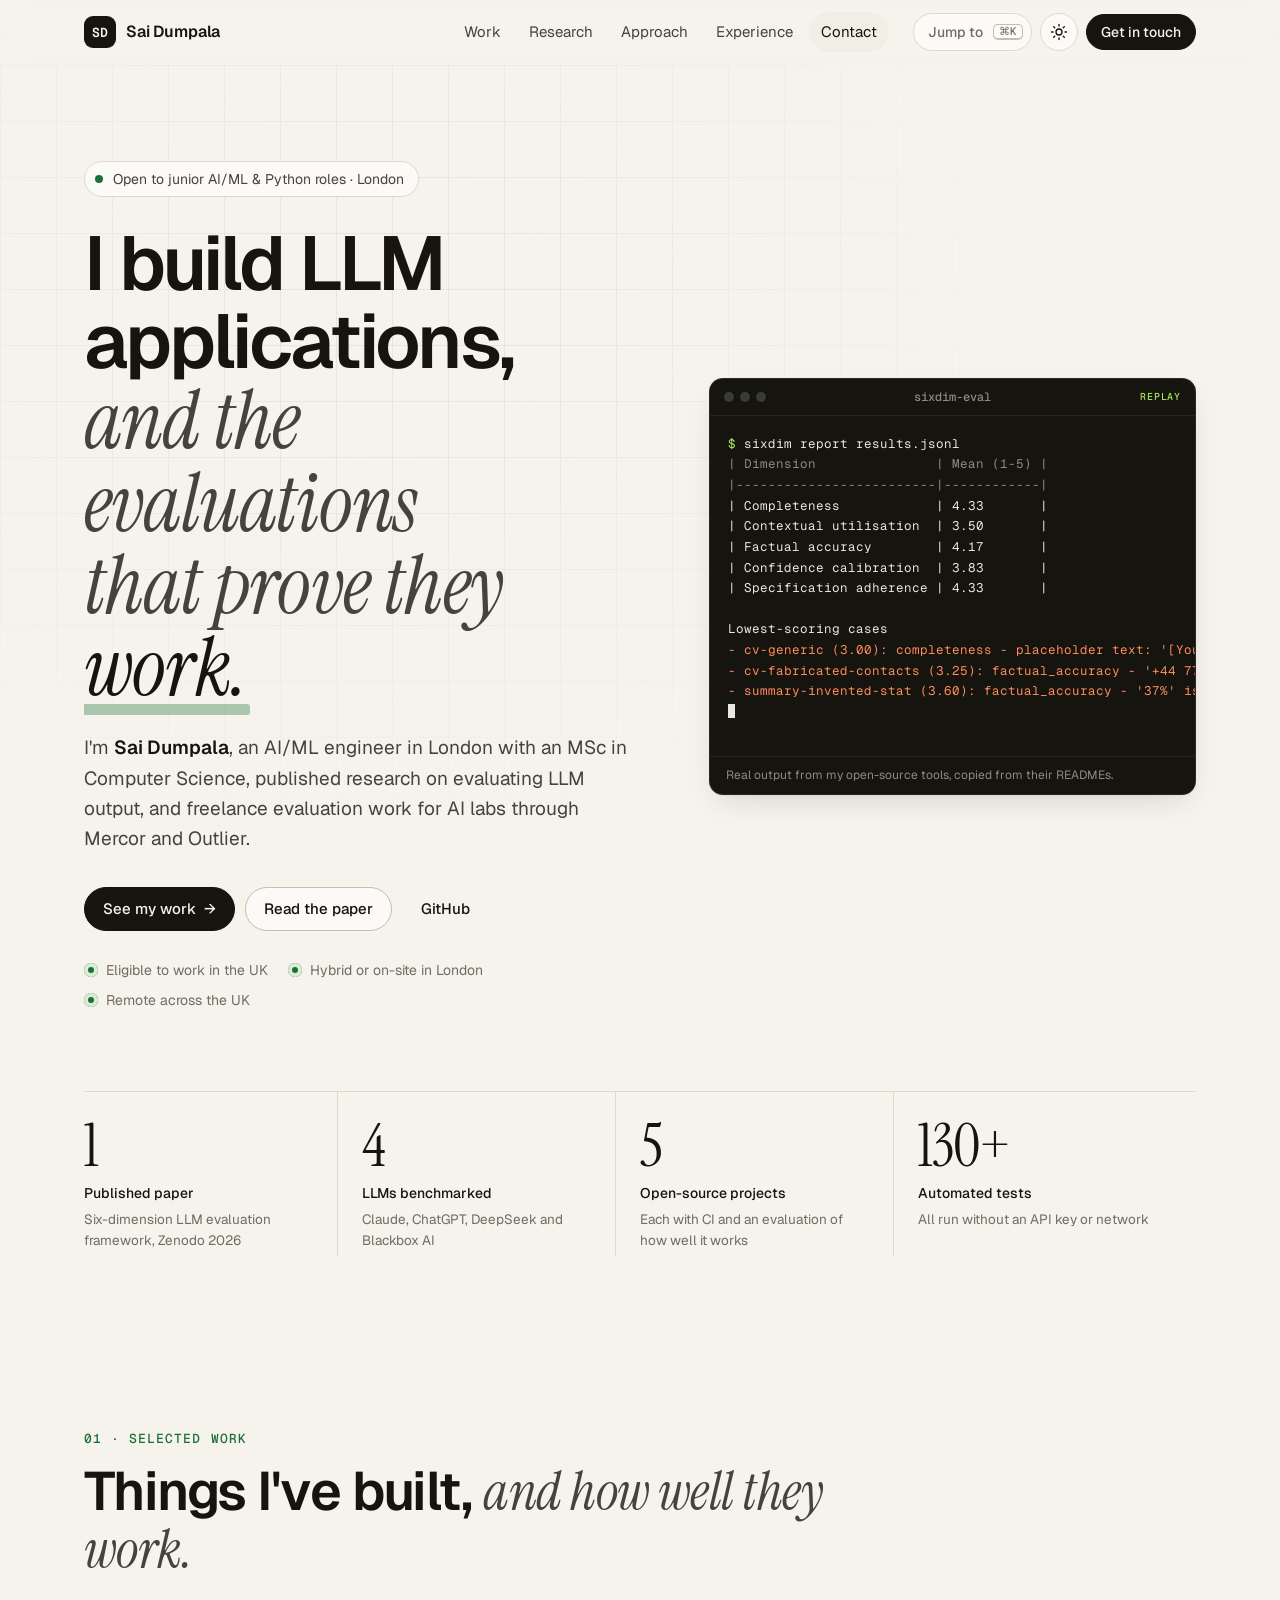
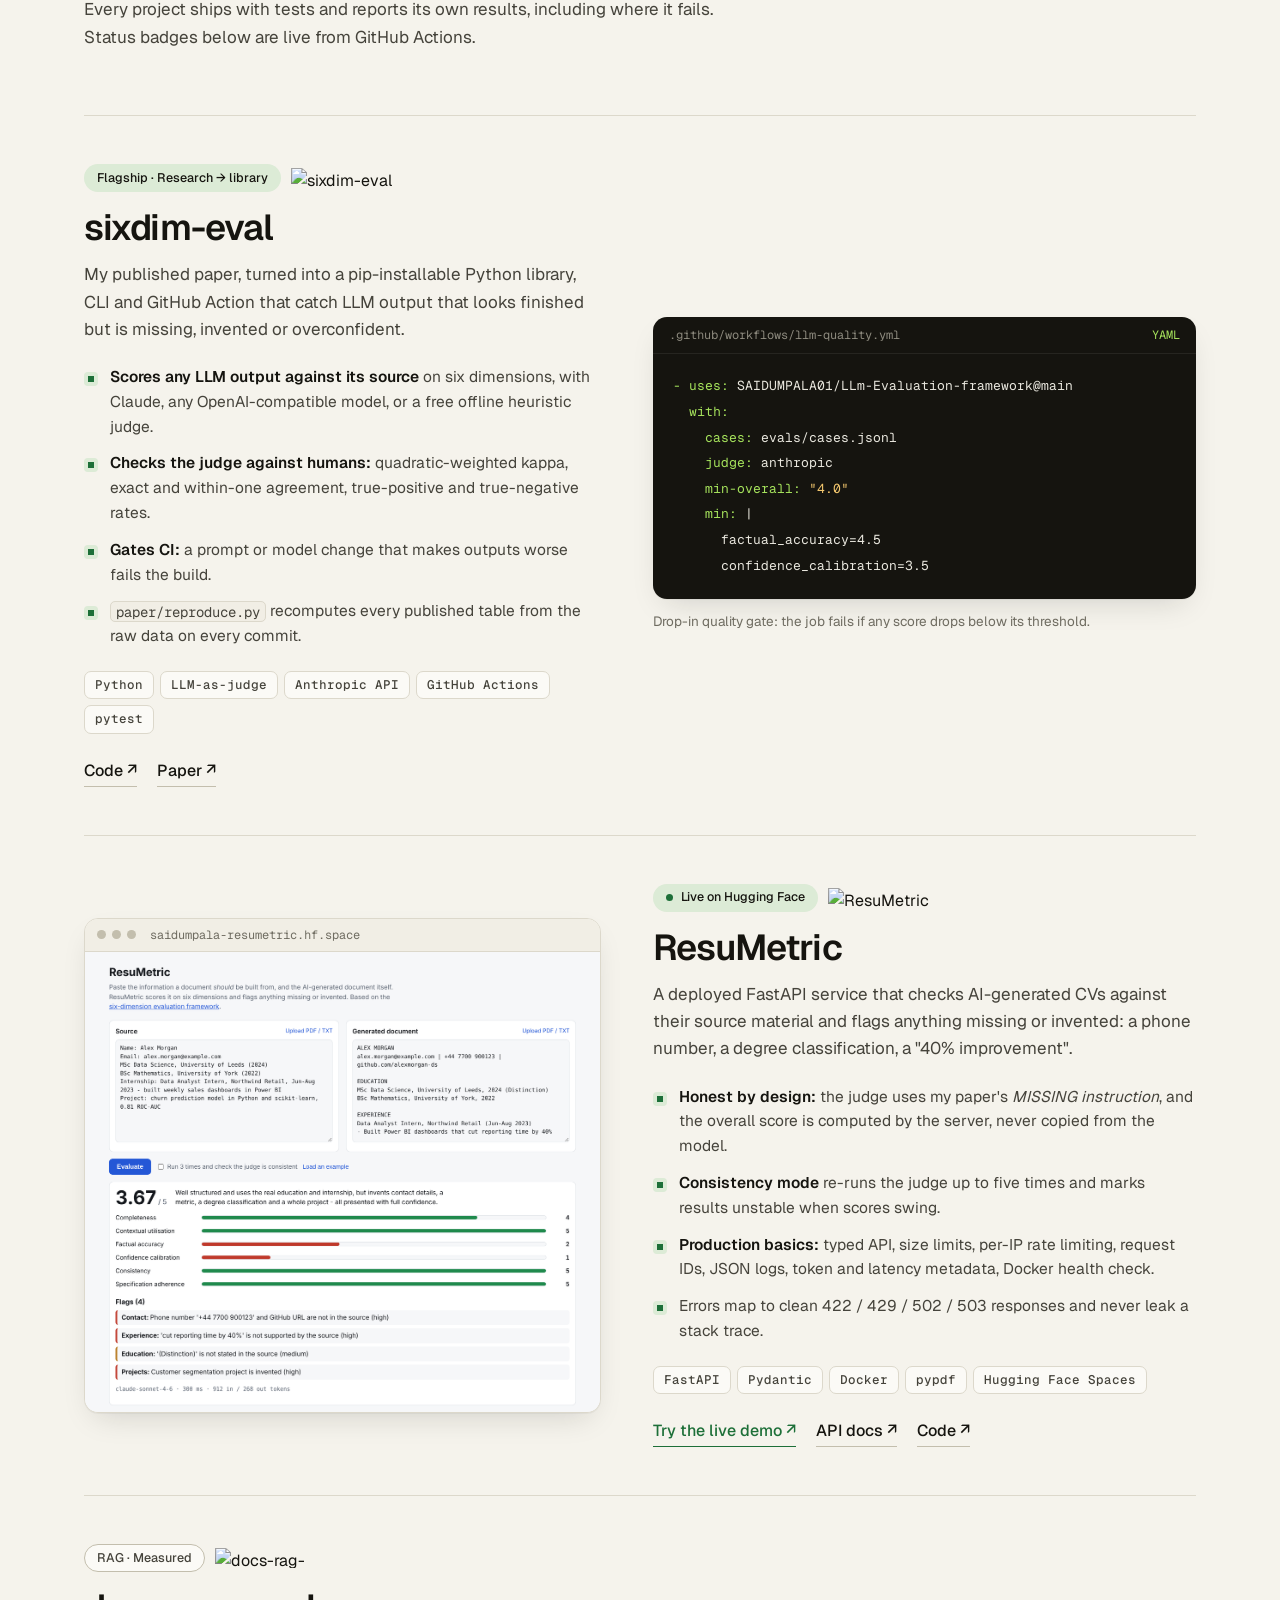
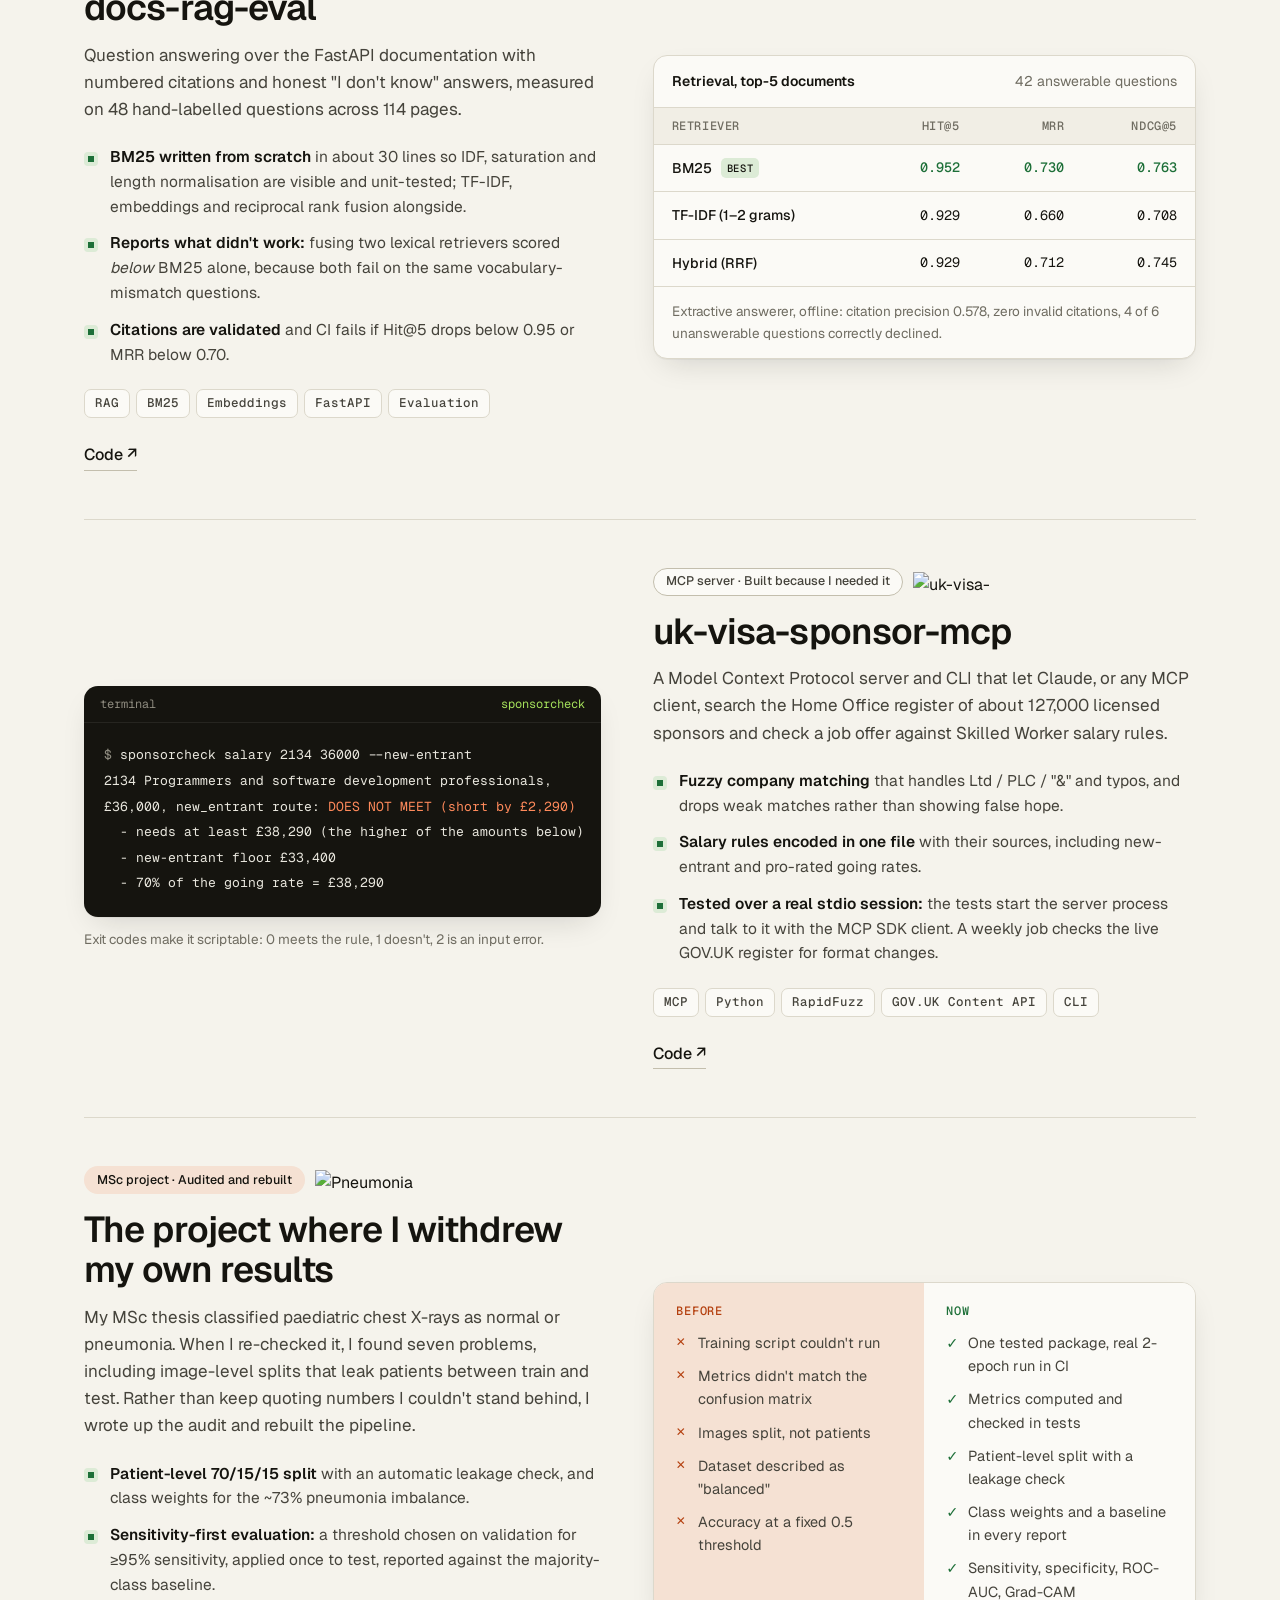
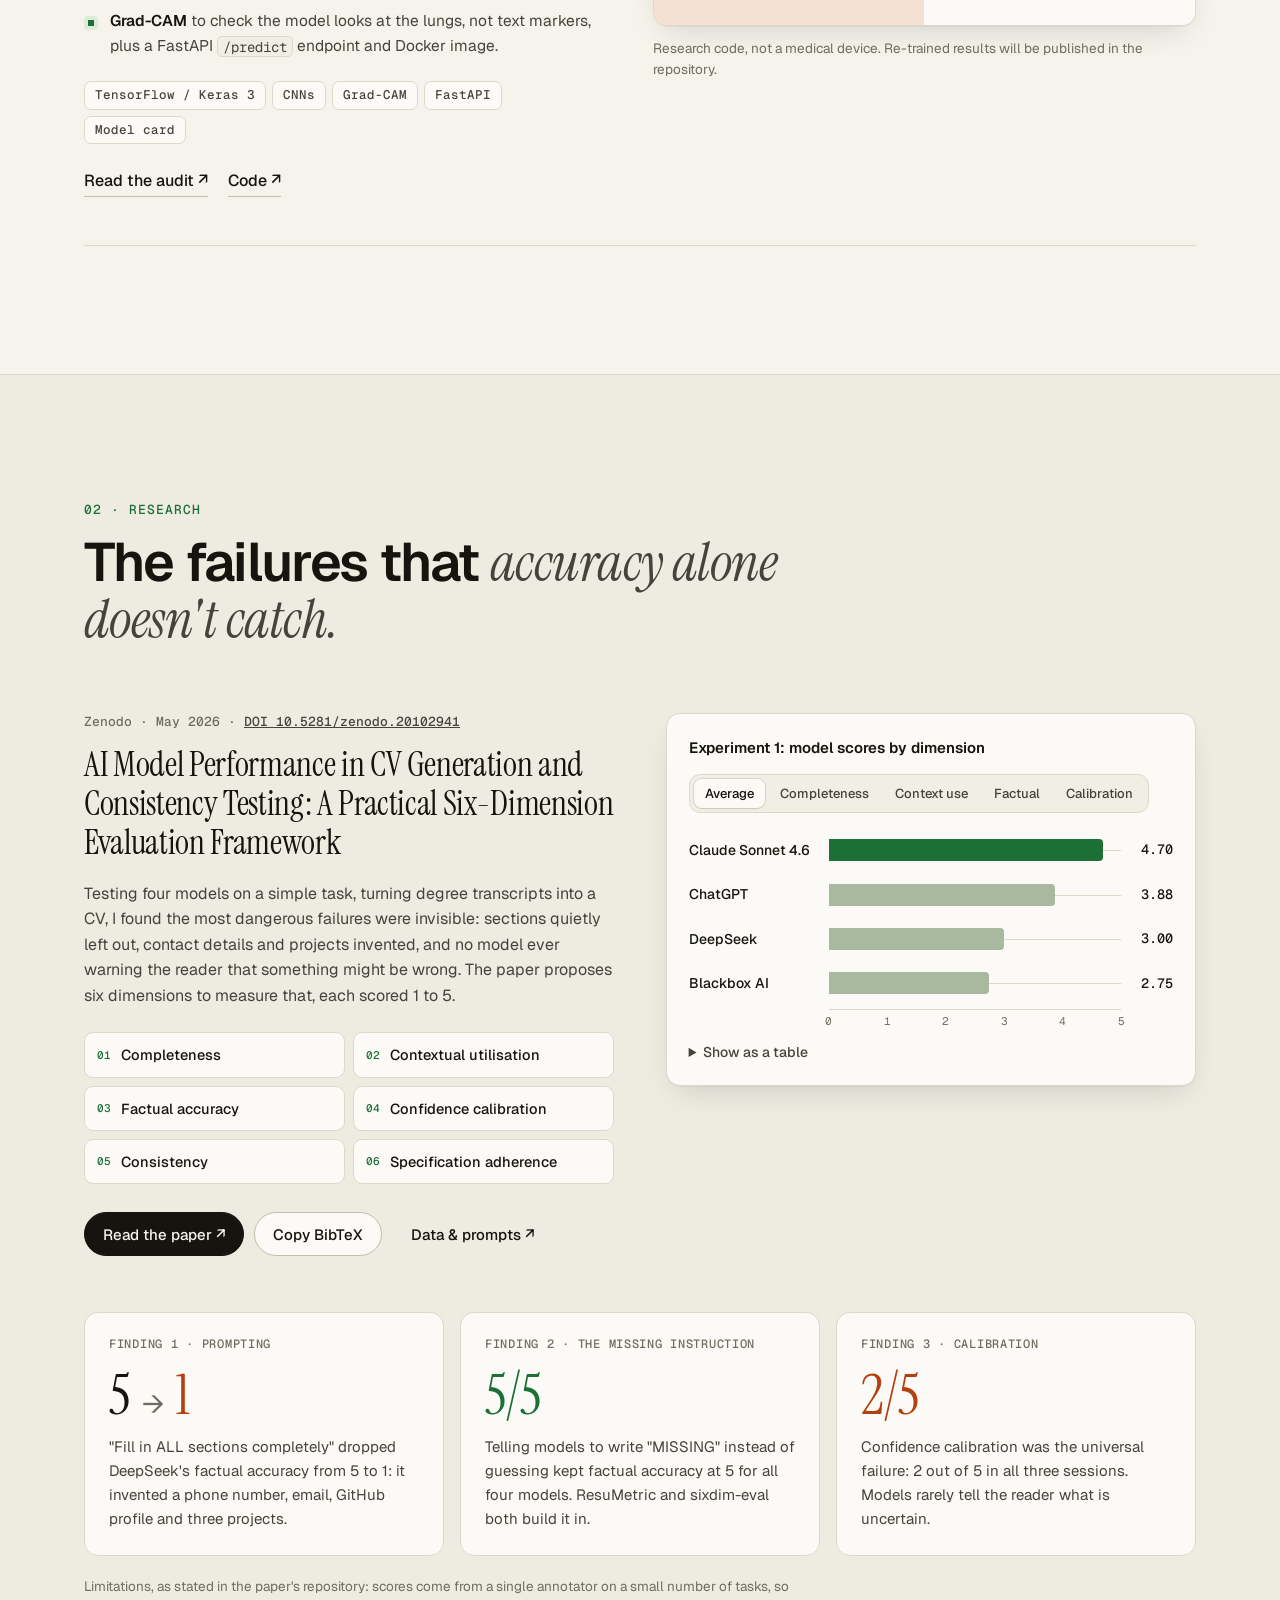
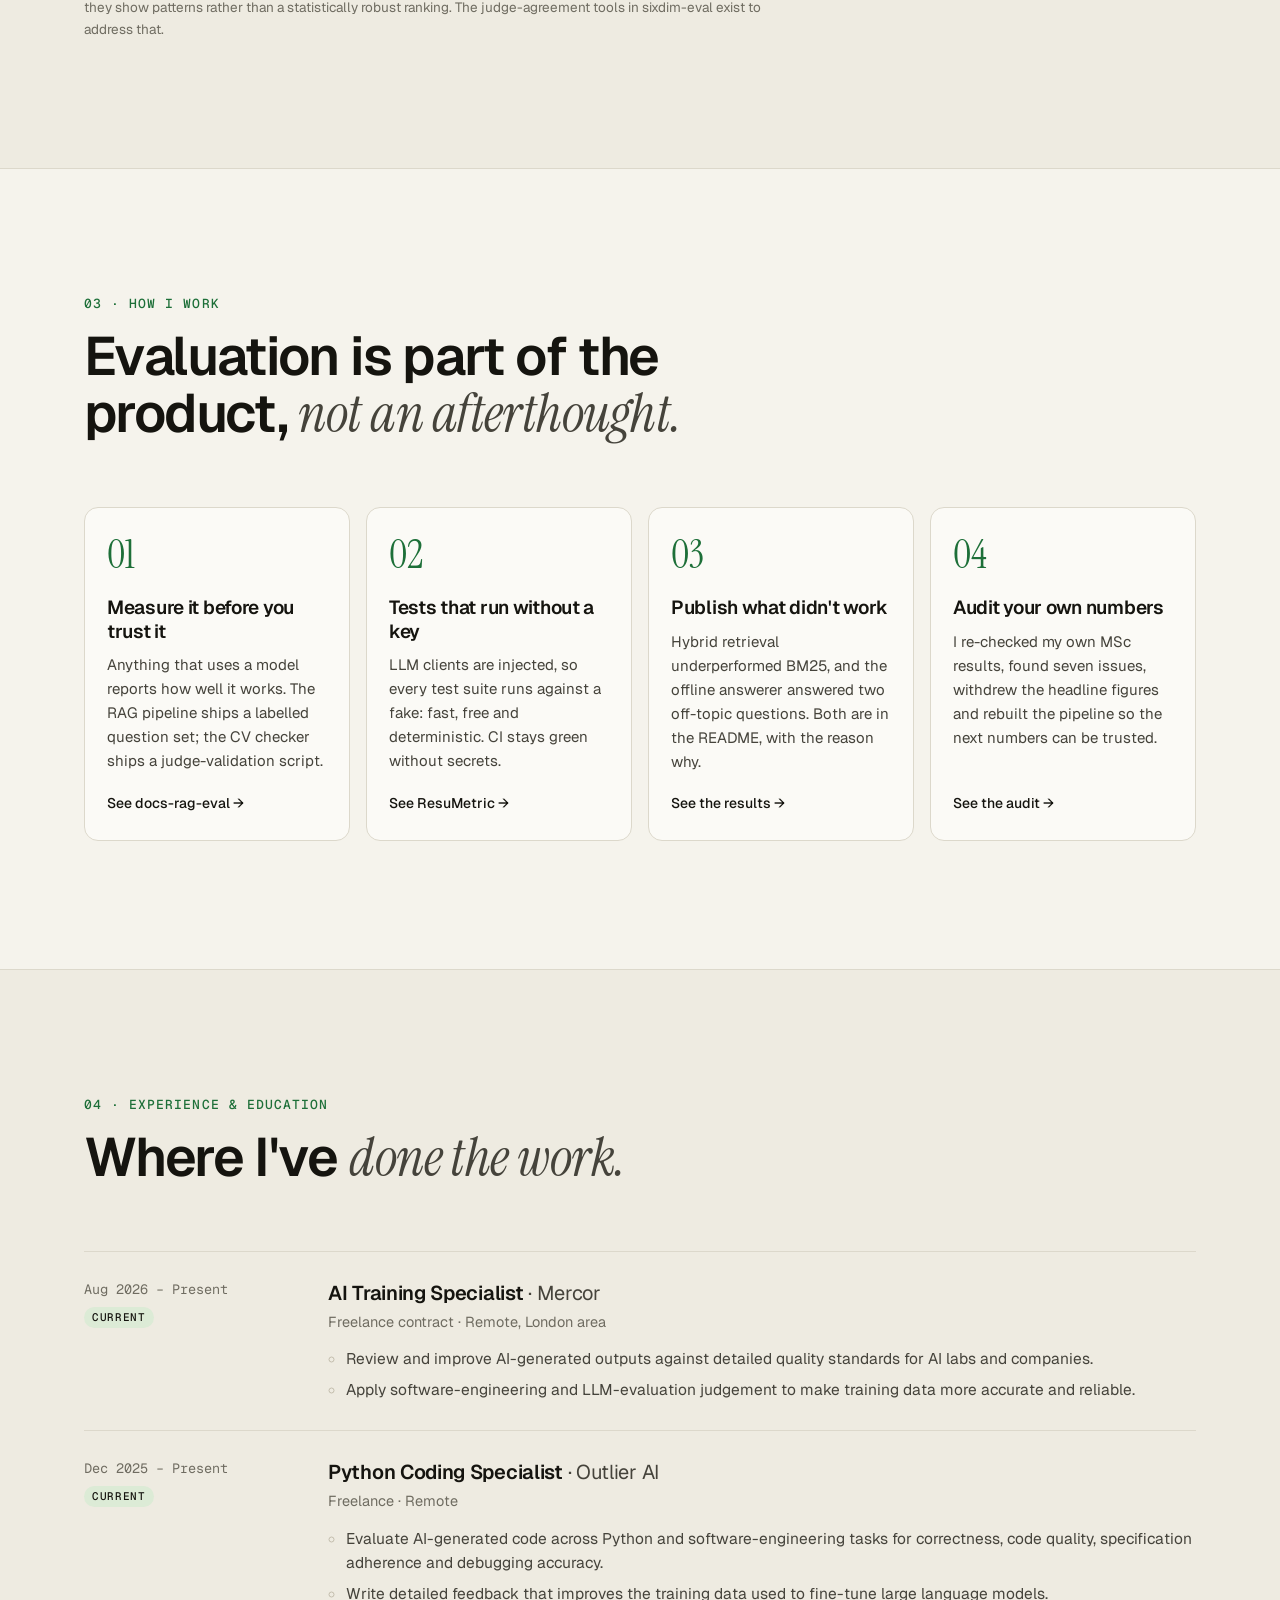
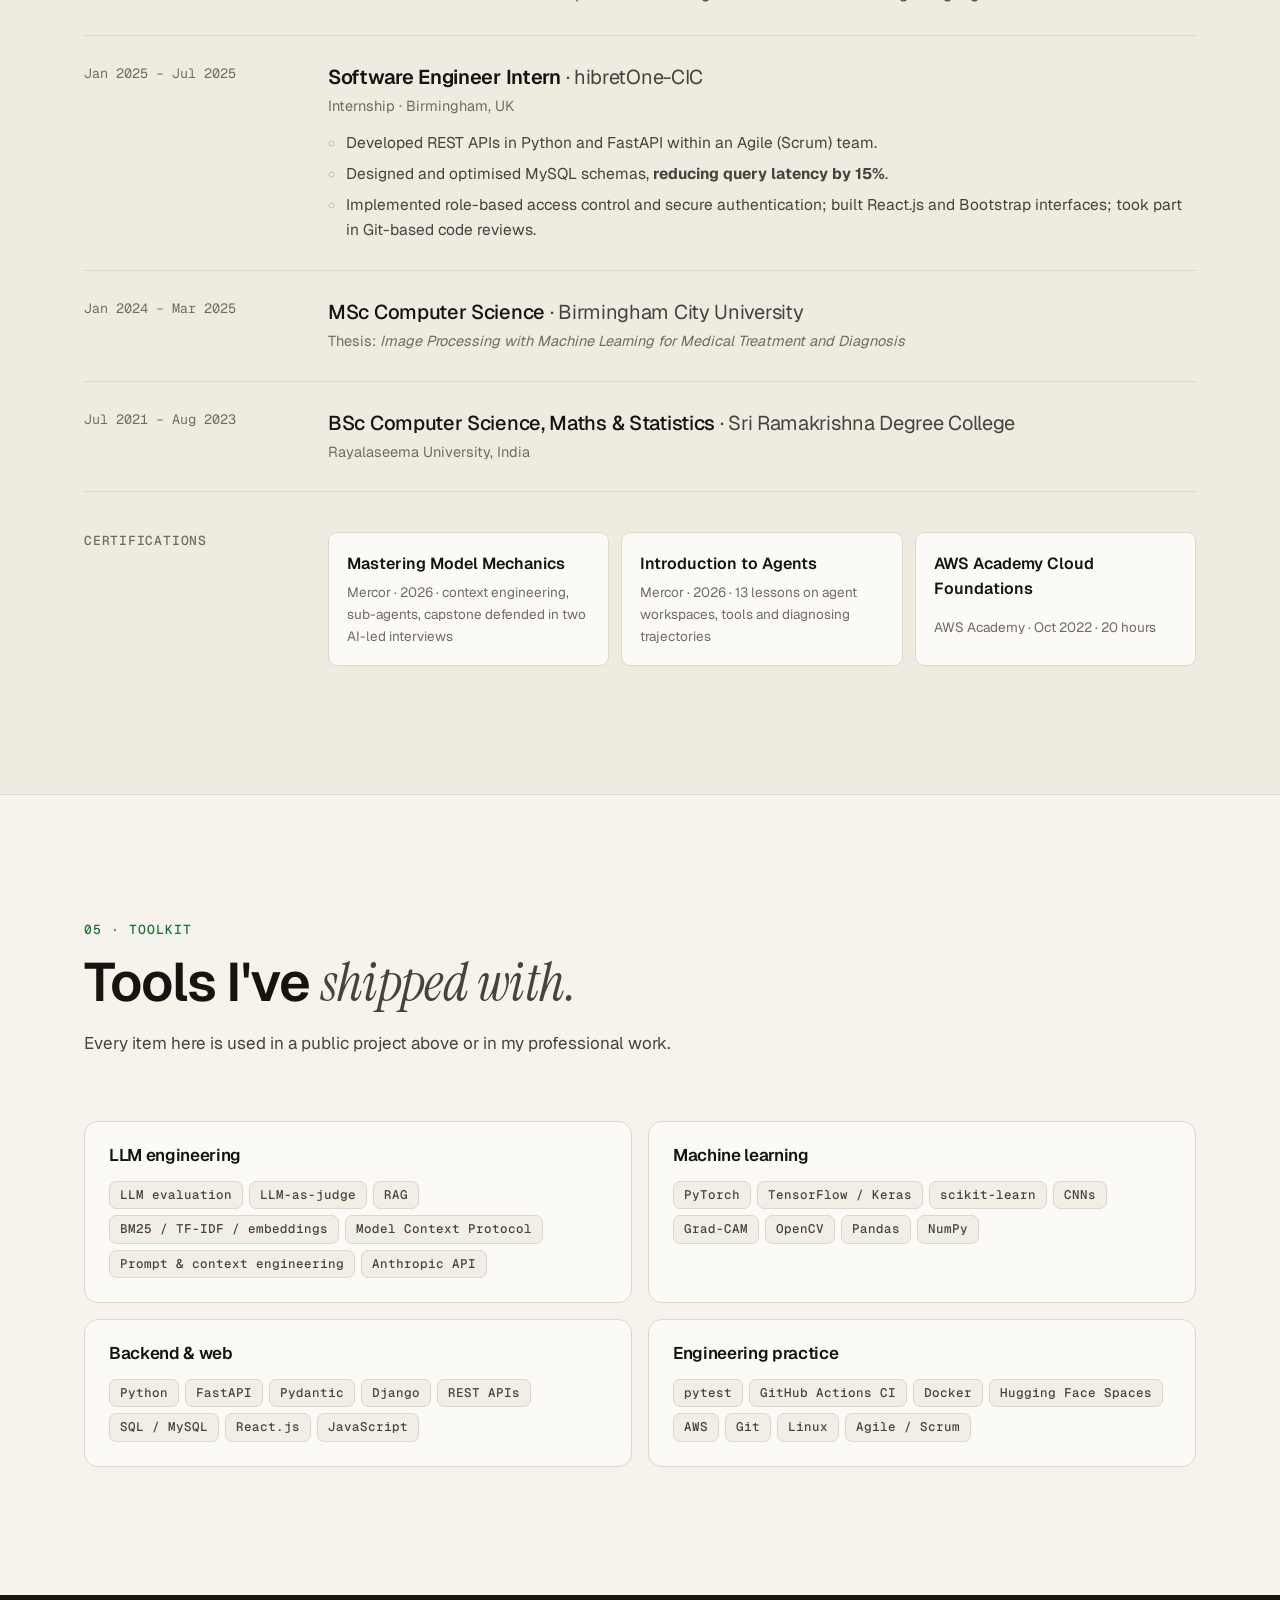
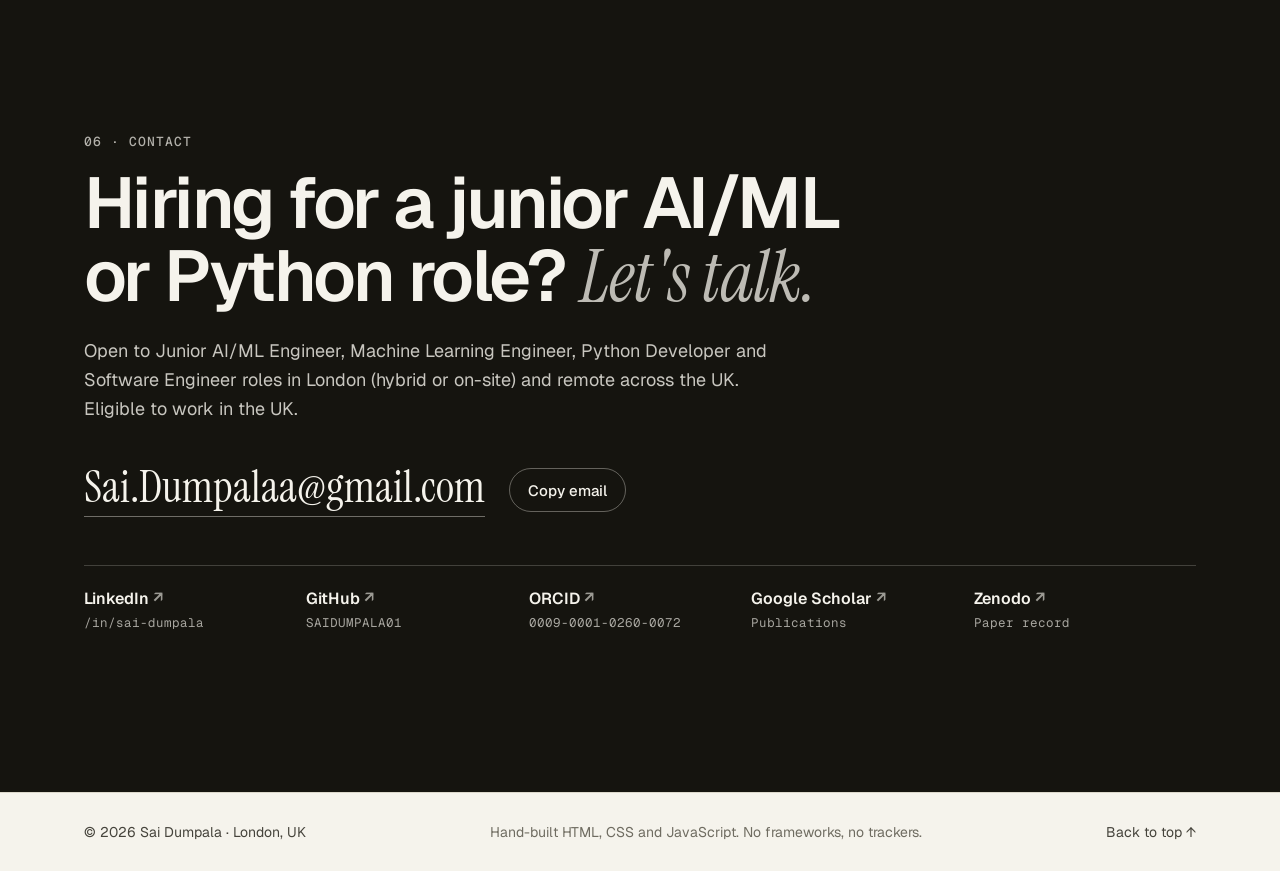
==== index.html @ 89032546 "Add portfolio site with GitHub Pages deployment A static, dependency-free portfolio for recruiters a" ====
<!doctype html>
<html lang="en-GB">
<head>
  <meta charset="utf-8">
  <meta name="viewport" content="width=device-width, initial-scale=1">
  <title>Sai Dumpala · AI/ML Engineer, London</title>
  <meta name="description" content="Sai Dumpala is an AI/ML engineer in London who builds LLM applications and the evaluations that show whether they work. Published LLM-evaluation research, RAG, MCP, FastAPI, PyTorch.">
  <meta name="author" content="Sai Dumpala">
  <meta name="theme-color" content="#f5f3ec" media="(prefers-color-scheme: light)">
  <meta name="theme-color" content="#0c0d0b" media="(prefers-color-scheme: dark)">
  <link rel="canonical" href="https://saidumpala01.github.io/portfolio/">

  <meta property="og:type" content="profile">
  <meta property="og:title" content="Sai Dumpala · AI/ML Engineer">
  <meta property="og:description" content="I build LLM applications, and the evaluations that show whether they work.">
  <meta property="og:url" content="https://saidumpala01.github.io/portfolio/">
  <meta property="og:image" content="https://saidumpala01.github.io/portfolio/assets/img/og.png">
  <meta property="og:image:width" content="1200">
  <meta property="og:image:height" content="630">
  <meta name="twitter:card" content="summary_large_image">

  <link rel="icon" href="assets/img/favicon.svg" type="image/svg+xml">
  <link rel="preconnect" href="https://fonts.googleapis.com">
  <link rel="preconnect" href="https://fonts.gstatic.com" crossorigin>
  <link href="https://fonts.googleapis.com/css2?family=Geist:wght@400;500;600;700&family=Geist+Mono:wght@400;500&family=Instrument+Serif:ital@0;1&display=swap" rel="stylesheet">
  <link rel="stylesheet" href="assets/css/style.css">

  <script>
    // Before paint: apply a saved theme (no flash) and decide whether to show the intro loader.
    (function (d) {
      d.classList.add('js');
      try { var t = localStorage.getItem('theme'); if (t) d.dataset.theme = t; } catch (e) {}
      var seen = false;
      try { seen = sessionStorage.getItem('intro') === '1'; } catch (e) {}
      var calm = window.matchMedia && window.matchMedia('(prefers-reduced-motion: reduce)').matches;
      if (!seen && !calm) d.classList.add('is-loading'); else d.classList.add('is-ready');
      // Failsafe: never leave the page hidden, even if main.js fails to load.
      setTimeout(function () { d.classList.remove('is-loading'); d.classList.add('is-ready'); }, 3600);
    })(document.documentElement);
  </script>

  <script type="application/ld+json">
  {
    "@context": "https://schema.org",
    "@type": "Person",
    "name": "Sai Dumpala",
    "jobTitle": "AI/ML Engineer",
    "url": "https://saidumpala01.github.io/portfolio/",
    "address": { "@type": "PostalAddress", "addressLocality": "London", "addressCountry": "GB" },
    "alumniOf": [
      { "@type": "CollegeOrUniversity", "name": "Birmingham City University" }
    ],
    "knowsAbout": ["LLM evaluation", "Retrieval-augmented generation", "Model Context Protocol", "Python", "FastAPI", "PyTorch", "TensorFlow", "Machine learning"],
    "sameAs": [
      "https://github.com/SAIDUMPALA01",
      "https://www.linkedin.com/in/sai-dumpala",
      "https://orcid.org/0009-0001-0260-0072",
      "https://scholar.google.com/citations?user=3oToPggAAAAJ"
    ]
  }
  </script>
</head>
<body>
  <div class="loader" aria-hidden="true">
    <div class="loader__inner">
      <span class="loader__mark">SD</span>
      <p class="loader__cmd"><span>$</span> sixdim evaluate portfolio</p>
      <ul class="loader__dims">
        <li>completeness</li>
        <li>contextual_utilisation</li>
        <li>factual_accuracy</li>
        <li>confidence_calibration</li>
        <li>consistency</li>
        <li>specification_adherence</li>
      </ul>
      <div class="loader__bar"><span></span></div>
    </div>
  </div>

  <a class="skip" href="#main">Skip to content</a>
  <div class="progress" aria-hidden="true"><span></span></div>

  <header class="nav" id="top">
    <div class="wrap nav__inner">
      <a class="brand" href="#top" aria-label="Sai Dumpala, back to top">
        <span class="brand__mark" aria-hidden="true">SD</span>
        <span class="brand__name">Sai Dumpala</span>
      </a>
      <nav class="nav__links" aria-label="Sections">
        <a href="#work">Work</a>
        <a href="#research">Research</a>
        <a href="#approach">Approach</a>
        <a href="#experience">Experience</a>
        <a href="#contact">Contact</a>
      </nav>
      <div class="nav__actions">
        <button class="kbd-btn" type="button" data-palette-open aria-label="Open quick navigation">
          <span>Jump to</span><kbd>⌘K</kbd>
        </button>
        <button class="icon-btn" type="button" data-theme-toggle aria-label="Switch colour theme">
          <svg class="i-sun" viewBox="0 0 24 24" aria-hidden="true"><circle cx="12" cy="12" r="4"/><path d="M12 2v2M12 20v2M4.9 4.9l1.4 1.4M17.7 17.7l1.4 1.4M2 12h2M20 12h2M4.9 19.1l1.4-1.4M17.7 6.3l1.4-1.4"/></svg>
          <svg class="i-moon" viewBox="0 0 24 24" aria-hidden="true"><path d="M20 14.5A8 8 0 0 1 9.5 4a8 8 0 1 0 10.5 10.5z"/></svg>
        </button>
        <a class="btn btn--small btn--solid nav__cta" href="#contact">Get in touch</a>
        <button class="icon-btn nav__menu" type="button" aria-expanded="false" aria-controls="mobile-menu" aria-label="Open menu">
          <svg viewBox="0 0 24 24" aria-hidden="true"><path d="M4 7h16M4 12h16M4 17h16"/></svg>
        </button>
      </div>
    </div>
    <nav class="mobile-menu" id="mobile-menu" aria-label="Sections" hidden>
      <a href="#work">Work</a>
      <a href="#research">Research</a>
      <a href="#approach">Approach</a>
      <a href="#experience">Experience</a>
      <a href="#skills">Skills</a>
      <a href="#contact">Contact</a>
    </nav>
  </header>

  <main id="main">
    <!-- ============ HERO ============ -->
    <section class="hero">
      <canvas class="hero__field" aria-hidden="true"></canvas>
      <div class="wrap hero__grid">
        <div class="hero__copy">
          <p class="status intro" style="--d:0"><span class="status__dot" aria-hidden="true"></span>Open to junior AI/ML &amp; Python roles · London</p>
          <h1 class="hero__title">
            <span class="line"><span class="intro" style="--d:1">I build LLM applications,</span></span>
            <em class="line"><span class="intro" style="--d:2">and the evaluations</span></em>
            <em class="line"><span class="intro" style="--d:3">that prove they <span class="mark">work.</span></span></em>
          </h1>
          <p class="hero__lede intro" style="--d:4">
            I'm <strong>Sai Dumpala</strong>, an AI/ML engineer in London with an MSc in Computer Science,
            published research on evaluating LLM output, and freelance evaluation work for AI labs
            through Mercor and Outlier.
          </p>
          <div class="hero__ctas intro" style="--d:5">
            <a class="btn btn--solid" href="#work">See my work <span aria-hidden="true">→</span></a>
            <a class="btn" href="https://doi.org/10.5281/zenodo.20102941" target="_blank" rel="noopener">Read the paper</a>
            <a class="btn btn--ghost" href="https://github.com/SAIDUMPALA01" target="_blank" rel="noopener">GitHub</a>
          </div>
          <ul class="hero__facts intro" style="--d:6" aria-label="At a glance">
            <li>Eligible to work in the UK</li>
            <li>Hybrid or on-site in London</li>
            <li>Remote across the UK</li>
          </ul>
        </div>

        <figure class="term intro" style="--d:4" aria-label="Real output from Sai's command-line tools">
          <div class="term__bar">
            <span class="term__dots" aria-hidden="true"><i></i><i></i><i></i></span>
            <span class="term__title" data-term-title>sixdim-eval</span>
            <span class="term__live" aria-hidden="true">replay</span>
          </div>
          <pre class="term__body" data-term aria-live="off"></pre>
          <figcaption class="term__cap">Real output from my open-source tools, copied from their READMEs.</figcaption>
        </figure>
      </div>

      <div class="wrap">
        <div class="stats intro" style="--d:7">
          <div class="stat"><p class="stat__num" data-count="1">1</p><p class="stat__label">Published paper</p><p class="stat__desc">Six-dimension LLM evaluation framework, Zenodo 2026</p></div>
          <div class="stat"><p class="stat__num" data-count="4">4</p><p class="stat__label">LLMs benchmarked</p><p class="stat__desc">Claude, ChatGPT, DeepSeek and Blackbox AI</p></div>
          <div class="stat"><p class="stat__num" data-count="5">5</p><p class="stat__label">Open-source projects</p><p class="stat__desc">Each with CI and an evaluation of how well it works</p></div>
          <div class="stat"><p class="stat__num" data-count="130" data-suffix="+">130+</p><p class="stat__label">Automated tests</p><p class="stat__desc">All run without an API key or network</p></div>
        </div>
      </div>
    </section>

    <!-- ============ WORK ============ -->
    <section class="section" id="work" aria-labelledby="work-h">
      <div class="wrap">
        <header class="section__head">
          <p class="eyebrow">01 · Selected work</p>
          <h2 id="work-h">Things I've built, <em>and how well they work.</em></h2>
          <p class="section__lede">Every project ships with tests and reports its own results, including where it fails. Status badges below are live from GitHub Actions.</p>
        </header>

        <!-- sixdim-eval -->
        <article class="project reveal" id="sixdim-eval">
          <div class="project__text">
            <div class="project__meta">
              <span class="tag tag--accent">Flagship · Research → library</span>
              <img class="badge" src="https://github.com/SAIDUMPALA01/LLm-Evaluation-framework/actions/workflows/ci.yml/badge.svg" alt="sixdim-eval CI status" loading="lazy" width="104" height="20">
            </div>
            <h3>sixdim-eval</h3>
            <p class="project__pitch">My published paper, turned into a pip-installable Python library, CLI and GitHub Action that catch LLM output that looks finished but is missing, invented or overconfident.</p>
            <ul class="points">
              <li><strong>Scores any LLM output against its source</strong> on six dimensions, with Claude, any OpenAI-compatible model, or a free offline heuristic judge.</li>
              <li><strong>Checks the judge against humans:</strong> quadratic-weighted kappa, exact and within-one agreement, true-positive and true-negative rates.</li>
              <li><strong>Gates CI:</strong> a prompt or model change that makes outputs worse fails the build.</li>
              <li><code>paper/reproduce.py</code> recomputes every published table from the raw data on every commit.</li>
            </ul>
            <ul class="chips" aria-label="Stack"><li>Python</li><li>LLM-as-judge</li><li>Anthropic API</li><li>GitHub Actions</li><li>pytest</li></ul>
            <div class="links">
              <a href="https://github.com/SAIDUMPALA01/LLm-Evaluation-framework" target="_blank" rel="noopener">Code ↗</a>
              <a href="https://doi.org/10.5281/zenodo.20102941" target="_blank" rel="noopener">Paper ↗</a>
            </div>
          </div>
          <div class="project__visual">
            <div class="code">
              <div class="code__head"><span>.github/workflows/llm-quality.yml</span><span class="code__lang">YAML</span></div>
<pre><code><span class="c-k">- uses:</span> SAIDUMPALA01/LLm-Evaluation-framework@main
  <span class="c-k">with:</span>
    <span class="c-k">cases:</span> evals/cases.jsonl
    <span class="c-k">judge:</span> anthropic
    <span class="c-k">min-overall:</span> <span class="c-s">"4.0"</span>
    <span class="c-k">min:</span> |
      factual_accuracy=4.5
      confidence_calibration=3.5</code></pre>
            </div>
            <p class="visual__note">Drop-in quality gate: the job fails if any score drops below its threshold.</p>
          </div>
        </article>

        <!-- ResuMetric -->
        <article class="project project--flip reveal" id="resumetric">
          <div class="project__text">
            <div class="project__meta">
              <span class="tag tag--live"><span class="pulse" aria-hidden="true"></span>Live on Hugging Face</span>
              <img class="badge" src="https://github.com/SAIDUMPALA01/resumetric/actions/workflows/ci.yml/badge.svg" alt="ResuMetric CI status" loading="lazy" width="104" height="20">
            </div>
            <h3>ResuMetric</h3>
            <p class="project__pitch">A deployed FastAPI service that checks AI-generated CVs against their source material and flags anything missing or invented: a phone number, a degree classification, a "40% improvement".</p>
            <ul class="points">
              <li><strong>Honest by design:</strong> the judge uses my paper's <em>MISSING instruction</em>, and the overall score is computed by the server, never copied from the model.</li>
              <li><strong>Consistency mode</strong> re-runs the judge up to five times and marks results unstable when scores swing.</li>
              <li><strong>Production basics:</strong> typed API, size limits, per-IP rate limiting, request IDs, JSON logs, token and latency metadata, Docker health check.</li>
              <li>Errors map to clean 422 / 429 / 502 / 503 responses and never leak a stack trace.</li>
            </ul>
            <ul class="chips" aria-label="Stack"><li>FastAPI</li><li>Pydantic</li><li>Docker</li><li>pypdf</li><li>Hugging Face Spaces</li></ul>
            <div class="links">
              <a class="links__primary" href="https://saidumpala-resumetric.hf.space" target="_blank" rel="noopener">Try the live demo ↗</a>
              <a href="https://saidumpala-resumetric.hf.space/docs" target="_blank" rel="noopener">API docs ↗</a>
              <a href="https://github.com/SAIDUMPALA01/resumetric" target="_blank" rel="noopener">Code ↗</a>
            </div>
          </div>
          <div class="project__visual">
            <a class="shot" href="https://saidumpala-resumetric.hf.space" target="_blank" rel="noopener" aria-label="Open the ResuMetric live demo">
              <span class="shot__bar" aria-hidden="true"><i></i><i></i><i></i><span>saidumpala-resumetric.hf.space</span></span>
              <img src="assets/img/resumetric.png" alt="ResuMetric web UI scoring a CV 3.67 out of 5, with four flags for invented contact details, a metric, a degree classification and a project" loading="lazy" width="1200" height="1133">
            </a>
          </div>
        </article>

        <!-- docs-rag-eval -->
        <article class="project reveal" id="docs-rag-eval">
          <div class="project__text">
            <div class="project__meta">
              <span class="tag">RAG · Measured</span>
              <img class="badge" src="https://github.com/SAIDUMPALA01/docs-rag-eval/actions/workflows/ci.yml/badge.svg" alt="docs-rag-eval CI status" loading="lazy" width="104" height="20">
            </div>
            <h3>docs-rag-eval</h3>
            <p class="project__pitch">Question answering over the FastAPI documentation with numbered citations and honest "I don't know" answers, measured on 48 hand-labelled questions across 114 pages.</p>
            <ul class="points">
              <li><strong>BM25 written from scratch</strong> in about 30 lines so IDF, saturation and length normalisation are visible and unit-tested; TF-IDF, embeddings and reciprocal rank fusion alongside.</li>
              <li><strong>Reports what didn't work:</strong> fusing two lexical retrievers scored <em>below</em> BM25 alone, because both fail on the same vocabulary-mismatch questions.</li>
              <li><strong>Citations are validated</strong> and CI fails if Hit@5 drops below 0.95 or MRR below 0.70.</li>
            </ul>
            <ul class="chips" aria-label="Stack"><li>RAG</li><li>BM25</li><li>Embeddings</li><li>FastAPI</li><li>Evaluation</li></ul>
            <div class="links">
              <a href="https://github.com/SAIDUMPALA01/docs-rag-eval" target="_blank" rel="noopener">Code ↗</a>
            </div>
          </div>
          <div class="project__visual">
            <div class="table-card">
              <div class="table-card__head">
                <span>Retrieval, top-5 documents</span>
                <span class="muted">42 answerable questions</span>
              </div>
              <div class="table-scroll">
                <table>
                  <thead><tr><th scope="col">Retriever</th><th scope="col">Hit@5</th><th scope="col">MRR</th><th scope="col">nDCG@5</th></tr></thead>
                  <tbody>
                    <tr class="is-best"><th scope="row">BM25 <span class="best">best</span></th><td>0.952</td><td>0.730</td><td>0.763</td></tr>
                    <tr><th scope="row">TF-IDF (1–2 grams)</th><td>0.929</td><td>0.660</td><td>0.708</td></tr>
                    <tr><th scope="row">Hybrid (RRF)</th><td>0.929</td><td>0.712</td><td>0.745</td></tr>
                  </tbody>
                </table>
              </div>
              <p class="table-card__foot">Extractive answerer, offline: citation precision 0.578, zero invalid citations, 4 of 6 unanswerable questions correctly declined.</p>
            </div>
          </div>
        </article>

        <!-- uk-visa-sponsor-mcp -->
        <article class="project project--flip reveal" id="uk-visa-sponsor-mcp">
          <div class="project__text">
            <div class="project__meta">
              <span class="tag">MCP server · Built because I needed it</span>
              <img class="badge" src="https://github.com/SAIDUMPALA01/uk-visa-sponsor-mcp/actions/workflows/ci.yml/badge.svg" alt="uk-visa-sponsor-mcp CI status" loading="lazy" width="104" height="20">
            </div>
            <h3>uk-visa-sponsor-mcp</h3>
            <p class="project__pitch">A Model Context Protocol server and CLI that let Claude, or any MCP client, search the Home Office register of about 127,000 licensed sponsors and check a job offer against Skilled Worker salary rules.</p>
            <ul class="points">
              <li><strong>Fuzzy company matching</strong> that handles Ltd / PLC / "&amp;" and typos, and drops weak matches rather than showing false hope.</li>
              <li><strong>Salary rules encoded in one file</strong> with their sources, including new-entrant and pro-rated going rates.</li>
              <li><strong>Tested over a real stdio session:</strong> the tests start the server process and talk to it with the MCP SDK client. A weekly job checks the live GOV.UK register for format changes.</li>
            </ul>
            <ul class="chips" aria-label="Stack"><li>MCP</li><li>Python</li><li>RapidFuzz</li><li>GOV.UK Content API</li><li>CLI</li></ul>
            <div class="links">
              <a href="https://github.com/SAIDUMPALA01/uk-visa-sponsor-mcp" target="_blank" rel="noopener">Code ↗</a>
            </div>
          </div>
          <div class="project__visual">
            <div class="code code--term">
              <div class="code__head"><span>terminal</span><span class="code__lang">sponsorcheck</span></div>
<pre><code><span class="c-p">$</span> sponsorcheck salary 2134 36000 --new-entrant
2134 Programmers and software development professionals,
£36,000, new_entrant route: <span class="c-bad">DOES NOT MEET (short by £2,290)</span>
  - needs at least £38,290 (the higher of the amounts below)
  - new-entrant floor £33,400
  - 70% of the going rate = £38,290</code></pre>
            </div>
            <p class="visual__note">Exit codes make it scriptable: 0 meets the rule, 1 doesn't, 2 is an input error.</p>
          </div>
        </article>

        <!-- Pneumonia CNN -->
        <article class="project project--integrity reveal" id="pneumonia-cnn">
          <div class="project__text">
            <div class="project__meta">
              <span class="tag tag--flag">MSc project · Audited and rebuilt</span>
              <img class="badge" src="https://github.com/SAIDUMPALA01/medical-image-classification-system1/actions/workflows/ci.yml/badge.svg" alt="Pneumonia CNN CI status" loading="lazy" width="104" height="20">
            </div>
            <h3>The project where I withdrew my own results</h3>
            <p class="project__pitch">My MSc thesis classified paediatric chest X-rays as normal or pneumonia. When I re-checked it, I found seven problems, including image-level splits that leak patients between train and test. Rather than keep quoting numbers I couldn't stand behind, I wrote up the audit and rebuilt the pipeline.</p>
            <ul class="points">
              <li><strong>Patient-level 70/15/15 split</strong> with an automatic leakage check, and class weights for the ~73% pneumonia imbalance.</li>
              <li><strong>Sensitivity-first evaluation:</strong> a threshold chosen on validation for ≥95% sensitivity, applied once to test, reported against the majority-class baseline.</li>
              <li><strong>Grad-CAM</strong> to check the model looks at the lungs, not text markers, plus a FastAPI <code>/predict</code> endpoint and Docker image.</li>
            </ul>
            <ul class="chips" aria-label="Stack"><li>TensorFlow / Keras 3</li><li>CNNs</li><li>Grad-CAM</li><li>FastAPI</li><li>Model card</li></ul>
            <div class="links">
              <a href="https://github.com/SAIDUMPALA01/medical-image-classification-system1/blob/main/docs/results-audit.md" target="_blank" rel="noopener">Read the audit ↗</a>
              <a href="https://github.com/SAIDUMPALA01/medical-image-classification-system1" target="_blank" rel="noopener">Code ↗</a>
            </div>
          </div>
          <div class="project__visual">
            <div class="compare">
              <div class="compare__col compare__col--before">
                <p class="compare__h">Before</p>
                <ul>
                  <li>Training script couldn't run</li>
                  <li>Metrics didn't match the confusion matrix</li>
                  <li>Images split, not patients</li>
                  <li>Dataset described as "balanced"</li>
                  <li>Accuracy at a fixed 0.5 threshold</li>
                </ul>
              </div>
              <div class="compare__col compare__col--after">
                <p class="compare__h">Now</p>
                <ul>
                  <li>One tested package, real 2-epoch run in CI</li>
                  <li>Metrics computed and checked in tests</li>
                  <li>Patient-level split with a leakage check</li>
                  <li>Class weights and a baseline in every report</li>
                  <li>Sensitivity, specificity, ROC-AUC, Grad-CAM</li>
                </ul>
              </div>
            </div>
            <p class="visual__note">Research code, not a medical device. Re-trained results will be published in the repository.</p>
          </div>
        </article>
      </div>
    </section>

    <!-- ============ RESEARCH ============ -->
    <section class="section section--alt" id="research" aria-labelledby="research-h">
      <div class="wrap">
        <header class="section__head">
          <p class="eyebrow">02 · Research</p>
          <h2 id="research-h">The failures that <em>accuracy alone doesn't catch.</em></h2>
        </header>

        <div class="paper reveal">
          <div class="paper__main">
            <p class="paper__venue">Zenodo · May 2026 · <a href="https://doi.org/10.5281/zenodo.20102941" target="_blank" rel="noopener">DOI 10.5281/zenodo.20102941</a></p>
            <h3 class="paper__title">AI Model Performance in CV Generation and Consistency Testing: A Practical Six-Dimension Evaluation Framework</h3>
            <p>Testing four models on a simple task, turning degree transcripts into a CV, I found the most dangerous failures were invisible: sections quietly left out, contact details and projects invented, and no model ever warning the reader that something might be wrong. The paper proposes six dimensions to measure that, each scored 1 to 5.</p>
            <ol class="dims">
              <li><span>01</span>Completeness</li>
              <li><span>02</span>Contextual utilisation</li>
              <li><span>03</span>Factual accuracy</li>
              <li><span>04</span>Confidence calibration</li>
              <li><span>05</span>Consistency</li>
              <li><span>06</span>Specification adherence</li>
            </ol>
            <div class="paper__actions">
              <a class="btn btn--solid" href="https://doi.org/10.5281/zenodo.20102941" target="_blank" rel="noopener">Read the paper ↗</a>
              <button class="btn" type="button" data-copy="bibtex">Copy BibTeX</button>
              <a class="btn btn--ghost" href="https://github.com/SAIDUMPALA01/LLm-Evaluation-framework/tree/main/paper" target="_blank" rel="noopener">Data &amp; prompts ↗</a>
            </div>
          </div>

          <div class="chart" data-chart>
            <div class="chart__head">
              <p class="chart__title">Experiment 1: model scores by dimension</p>
              <div class="seg" role="tablist" aria-label="Choose a dimension">
                <button role="tab" aria-selected="true" data-dim="avg">Average</button>
                <button role="tab" aria-selected="false" data-dim="comp">Completeness</button>
                <button role="tab" aria-selected="false" data-dim="ctx">Context use</button>
                <button role="tab" aria-selected="false" data-dim="fact">Factual</button>
                <button role="tab" aria-selected="false" data-dim="cal">Calibration</button>
              </div>
            </div>
            <div class="bars" data-bars aria-live="polite"></div>
            <div class="chart__axis" aria-hidden="true"><span>1</span><span>2</span><span>3</span><span>4</span><span>5</span></div>
            <details class="chart__table">
              <summary>Show as a table</summary>
              <div class="table-scroll">
                <table>
                  <thead><tr><th scope="col">Model</th><th scope="col">Completeness</th><th scope="col">Context use</th><th scope="col">Factual</th><th scope="col">Calibration</th><th scope="col">Average</th></tr></thead>
                  <tbody>
                    <tr><th scope="row">Claude Sonnet 4.6</th><td>4.8</td><td>5.0</td><td>5.0</td><td>4.0</td><td>4.70</td></tr>
                    <tr><th scope="row">ChatGPT</th><td>4.0</td><td>4.0</td><td>4.0</td><td>3.5</td><td>3.88</td></tr>
                    <tr><th scope="row">DeepSeek</th><td>3.5</td><td>4.0</td><td>2.5</td><td>2.0</td><td>3.00</td></tr>
                    <tr><th scope="row">Blackbox AI</th><td>2.5</td><td>3.0</td><td>3.0</td><td>2.5</td><td>2.75</td></tr>
                  </tbody>
                </table>
              </div>
            </details>
            <div class="tooltip" data-tooltip role="status" hidden></div>
          </div>
        </div>

        <div class="findings">
          <article class="finding reveal">
            <p class="finding__k">Finding 1 · Prompting</p>
            <p class="finding__big"><span class="num">5</span><span class="arrow" aria-hidden="true">→</span><span class="num num--bad">1</span></p>
            <p>"Fill in ALL sections completely" dropped DeepSeek's factual accuracy from 5 to 1: it invented a phone number, email, GitHub profile and three projects.</p>
          </article>
          <article class="finding reveal">
            <p class="finding__k">Finding 2 · The MISSING instruction</p>
            <p class="finding__big"><span class="num num--good">5/5</span></p>
            <p>Telling models to write "MISSING" instead of guessing kept factual accuracy at 5 for all four models. ResuMetric and sixdim-eval both build it in.</p>
          </article>
          <article class="finding reveal">
            <p class="finding__k">Finding 3 · Calibration</p>
            <p class="finding__big"><span class="num num--bad">2/5</span></p>
            <p>Confidence calibration was the universal failure: 2 out of 5 in all three sessions. Models rarely tell the reader what is uncertain.</p>
          </article>
        </div>
        <p class="note">Limitations, as stated in the paper's repository: scores come from a single annotator on a small number of tasks, so they show patterns rather than a statistically robust ranking. The judge-agreement tools in sixdim-eval exist to address that.</p>
      </div>
    </section>

    <!-- ============ APPROACH ============ -->
    <section class="section" id="approach" aria-labelledby="approach-h">
      <div class="wrap">
        <header class="section__head">
          <p class="eyebrow">03 · How I work</p>
          <h2 id="approach-h">Evaluation is part of the product, <em>not an afterthought.</em></h2>
        </header>
        <div class="principles">
          <article class="principle reveal">
            <span class="principle__n">01</span>
            <h3>Measure it before you trust it</h3>
            <p>Anything that uses a model reports how well it works. The RAG pipeline ships a labelled question set; the CV checker ships a judge-validation script.</p>
            <a href="#docs-rag-eval">See docs-rag-eval</a>
          </article>
          <article class="principle reveal">
            <span class="principle__n">02</span>
            <h3>Tests that run without a key</h3>
            <p>LLM clients are injected, so every test suite runs against a fake: fast, free and deterministic. CI stays green without secrets.</p>
            <a href="#resumetric">See ResuMetric</a>
          </article>
          <article class="principle reveal">
            <span class="principle__n">03</span>
            <h3>Publish what didn't work</h3>
            <p>Hybrid retrieval underperformed BM25, and the offline answerer answered two off-topic questions. Both are in the README, with the reason why.</p>
            <a href="#docs-rag-eval">See the results</a>
          </article>
          <article class="principle reveal">
            <span class="principle__n">04</span>
            <h3>Audit your own numbers</h3>
            <p>I re-checked my own MSc results, found seven issues, withdrew the headline figures and rebuilt the pipeline so the next numbers can be trusted.</p>
            <a href="#pneumonia-cnn">See the audit</a>
          </article>
        </div>
      </div>
    </section>

    <!-- ============ EXPERIENCE ============ -->
    <section class="section section--alt" id="experience" aria-labelledby="exp-h">
      <div class="wrap exp">
        <header class="section__head">
          <p class="eyebrow">04 · Experience &amp; education</p>
          <h2 id="exp-h">Where I've <em>done the work.</em></h2>
        </header>

        <ol class="timeline">
          <li class="tl reveal">
            <div class="tl__when"><span>Aug 2026 – Present</span><span class="pill">Current</span></div>
            <div class="tl__body">
              <h3>AI Training Specialist <span class="at">· Mercor</span></h3>
              <p class="tl__sub">Freelance contract · Remote, London area</p>
              <ul>
                <li>Review and improve AI-generated outputs against detailed quality standards for AI labs and companies.</li>
                <li>Apply software-engineering and LLM-evaluation judgement to make training data more accurate and reliable.</li>
              </ul>
            </div>
          </li>
          <li class="tl reveal">
            <div class="tl__when"><span>Dec 2025 – Present</span><span class="pill">Current</span></div>
            <div class="tl__body">
              <h3>Python Coding Specialist <span class="at">· Outlier AI</span></h3>
              <p class="tl__sub">Freelance · Remote</p>
              <ul>
                <li>Evaluate AI-generated code across Python and software-engineering tasks for correctness, code quality, specification adherence and debugging accuracy.</li>
                <li>Write detailed feedback that improves the training data used to fine-tune large language models.</li>
              </ul>
            </div>
          </li>
          <li class="tl reveal">
            <div class="tl__when"><span>Jan 2025 – Jul 2025</span></div>
            <div class="tl__body">
              <h3>Software Engineer Intern <span class="at">· hibretOne-CIC</span></h3>
              <p class="tl__sub">Internship · Birmingham, UK</p>
              <ul>
                <li>Developed REST APIs in Python and FastAPI within an Agile (Scrum) team.</li>
                <li>Designed and optimised MySQL schemas, <strong>reducing query latency by 15%</strong>.</li>
                <li>Implemented role-based access control and secure authentication; built React.js and Bootstrap interfaces; took part in Git-based code reviews.</li>
              </ul>
            </div>
          </li>
          <li class="tl tl--edu reveal">
            <div class="tl__when"><span>Jan 2024 – Mar 2025</span></div>
            <div class="tl__body">
              <h3>MSc Computer Science <span class="at">· Birmingham City University</span></h3>
              <p class="tl__sub">Thesis: <em>Image Processing with Machine Learning for Medical Treatment and Diagnosis</em></p>
            </div>
          </li>
          <li class="tl tl--edu reveal">
            <div class="tl__when"><span>Jul 2021 – Aug 2023</span></div>
            <div class="tl__body">
              <h3>BSc Computer Science, Maths &amp; Statistics <span class="at">· Sri Ramakrishna Degree College</span></h3>
              <p class="tl__sub">Rayalaseema University, India</p>
            </div>
          </li>
        </ol>

        <div class="certs reveal">
          <p class="certs__h">Certifications</p>
          <ul>
            <li><strong>Mastering Model Mechanics</strong><span>Mercor · 2026 · context engineering, sub-agents, capstone defended in two AI-led interviews</span></li>
            <li><strong>Introduction to Agents</strong><span>Mercor · 2026 · 13 lessons on agent workspaces, tools and diagnosing trajectories</span></li>
            <li><strong>AWS Academy Cloud Foundations</strong><span>AWS Academy · Oct 2022 · 20 hours</span></li>
          </ul>
        </div>
      </div>
    </section>

    <!-- ============ SKILLS ============ -->
    <section class="section" id="skills" aria-labelledby="skills-h">
      <div class="wrap">
        <header class="section__head">
          <p class="eyebrow">05 · Toolkit</p>
          <h2 id="skills-h">Tools I've <em>shipped with.</em></h2>
          <p class="section__lede">Every item here is used in a public project above or in my professional work.</p>
        </header>
        <div class="skills">
          <div class="skill reveal">
            <h3>LLM engineering</h3>
            <ul class="chips"><li>LLM evaluation</li><li>LLM-as-judge</li><li>RAG</li><li>BM25 / TF-IDF / embeddings</li><li>Model Context Protocol</li><li>Prompt &amp; context engineering</li><li>Anthropic API</li></ul>
          </div>
          <div class="skill reveal">
            <h3>Machine learning</h3>
            <ul class="chips"><li>PyTorch</li><li>TensorFlow / Keras</li><li>scikit-learn</li><li>CNNs</li><li>Grad-CAM</li><li>OpenCV</li><li>Pandas</li><li>NumPy</li></ul>
          </div>
          <div class="skill reveal">
            <h3>Backend &amp; web</h3>
            <ul class="chips"><li>Python</li><li>FastAPI</li><li>Pydantic</li><li>Django</li><li>REST APIs</li><li>SQL / MySQL</li><li>React.js</li><li>JavaScript</li></ul>
          </div>
          <div class="skill reveal">
            <h3>Engineering practice</h3>
            <ul class="chips"><li>pytest</li><li>GitHub Actions CI</li><li>Docker</li><li>Hugging Face Spaces</li><li>AWS</li><li>Git</li><li>Linux</li><li>Agile / Scrum</li></ul>
          </div>
        </div>
      </div>
    </section>

    <!-- ============ CONTACT ============ -->
    <section class="contact" id="contact" aria-labelledby="contact-h">
      <div class="wrap contact__inner">
        <p class="eyebrow eyebrow--inv">06 · Contact</p>
        <h2 id="contact-h">Hiring for a junior AI/ML or Python role? <em>Let's talk.</em></h2>
        <p class="contact__lede">Open to Junior AI/ML Engineer, Machine Learning Engineer, Python Developer and Software Engineer roles in London (hybrid or on-site) and remote across the UK. Eligible to work in the UK.</p>
        <div class="contact__mail">
          <a class="mail" href="mailto:Sai.Dumpalaa@gmail.com">Sai.Dumpalaa@gmail.com</a>
          <button class="btn btn--inv" type="button" data-copy="email">Copy email</button>
        </div>
        <ul class="socials">
          <li><a href="https://www.linkedin.com/in/sai-dumpala" target="_blank" rel="noopener"><span>LinkedIn</span><small>/in/sai-dumpala</small></a></li>
          <li><a href="https://github.com/SAIDUMPALA01" target="_blank" rel="noopener"><span>GitHub</span><small>SAIDUMPALA01</small></a></li>
          <li><a href="https://orcid.org/0009-0001-0260-0072" target="_blank" rel="noopener"><span>ORCID</span><small>0009-0001-0260-0072</small></a></li>
          <li><a href="https://scholar.google.com/citations?user=3oToPggAAAAJ" target="_blank" rel="noopener"><span>Google Scholar</span><small>Publications</small></a></li>
          <li><a href="https://zenodo.org/records/20102941" target="_blank" rel="noopener"><span>Zenodo</span><small>Paper record</small></a></li>
        </ul>
      </div>
    </section>
  </main>

  <footer class="footer">
    <div class="wrap footer__inner">
      <p>© <span data-year>2026</span> Sai Dumpala · London, UK</p>
      <p class="muted">Hand-built HTML, CSS and JavaScript. No frameworks, no trackers.</p>
      <a href="#top">Back to top ↑</a>
    </div>
  </footer>

  <!-- Quick navigation (⌘K / Ctrl+K) -->
  <div class="palette" data-palette hidden>
    <div class="palette__backdrop" data-palette-close></div>
    <div class="palette__panel" role="dialog" aria-modal="true" aria-label="Quick navigation">
      <input class="palette__input" type="text" placeholder="Jump to a section, project or link…" aria-label="Search" autocomplete="off" spellcheck="false">
      <ul class="palette__list" role="listbox"></ul>
      <p class="palette__hint"><kbd>↑</kbd><kbd>↓</kbd> to move · <kbd>Enter</kbd> to open · <kbd>Esc</kbd> to close</p>
    </div>
  </div>

  <div class="toast" role="status" aria-live="polite" hidden></div>

  <script src="assets/js/main.js" defer></script>
</body>
</html>
---- assets/css/style.css ----
/* ==========================================================================
   Sai Dumpala, portfolio
   Light theme by default, dark theme from the OS or the toggle.
   ========================================================================== */

:root {
  color-scheme: light;
  --bg: #f5f3ec;
  --bg-alt: #eeebe1;
  --surface: #fbfaf6;
  --surface-2: #f1eee5;
  --ink: #15140f;
  --ink-2: #45433b;
  --muted: #6f6c61;
  --line: #dcd8cb;
  --line-strong: #c3bead;
  --accent: #1d6f38;
  --accent-ink: #ffffff;
  --accent-soft: #dcebd6;
  --flag: #b4400f;
  --flag-soft: #f5e1d3;
  --bar: #1d6f38;
  --bar-dim: #a8b9a0;
  --code-bg: #15140f;
  --code-ink: #e9e7de;
  --code-muted: #8e8b7f;
  --code-key: #a6e35c;
  --code-str: #f2c66d;
  --code-bad: #ff8a5b;
  --contact-bg: #15140f;
  --contact-ink: #f5f3ec;
  --shadow: 0 1px 0 rgba(21, 20, 15, .04), 0 12px 32px -12px rgba(21, 20, 15, .18);

  --serif: "Instrument Serif", "Iowan Old Style", Georgia, serif;
  --sans: "Geist", ui-sans-serif, system-ui, -apple-system, "Segoe UI", sans-serif;
  --mono: "Geist Mono", ui-monospace, "SF Mono", Menlo, monospace;

  --radius: 14px;
  --radius-sm: 9px;
  --wrap: 1160px;
  --gutter: 24px;
  --nav-h: 64px;
}

@media (prefers-color-scheme: dark) {
  :root:not([data-theme="light"]) {
    color-scheme: dark;
    --bg: #0c0d0b;
    --bg-alt: #121310;
    --surface: #151613;
    --surface-2: #1b1c18;
    --ink: #eeede6;
    --ink-2: #c2c0b5;
    --muted: #8f8d83;
    --line: #26271f;
    --line-strong: #3a3b31;
    --accent: #a6e35c;
    --accent-ink: #0c0d0b;
    --accent-soft: #1f2a15;
    --flag: #ff8a5b;
    --flag-soft: #2c1910;
    --bar: #a6e35c;
    --bar-dim: #4a5540;
    --code-bg: #090a08;
    --contact-bg: #a6e35c;
    --contact-ink: #0c0d0b;
    --shadow: 0 1px 0 rgba(0, 0, 0, .3), 0 16px 40px -16px rgba(0, 0, 0, .7);
  }
}
:root[data-theme="dark"] {
  color-scheme: dark;
  --bg: #0c0d0b;
  --bg-alt: #121310;
  --surface: #151613;
  --surface-2: #1b1c18;
  --ink: #eeede6;
  --ink-2: #c2c0b5;
  --muted: #8f8d83;
  --line: #26271f;
  --line-strong: #3a3b31;
  --accent: #a6e35c;
  --accent-ink: #0c0d0b;
  --accent-soft: #1f2a15;
  --flag: #ff8a5b;
  --flag-soft: #2c1910;
  --bar: #a6e35c;
  --bar-dim: #4a5540;
  --code-bg: #090a08;
  --contact-bg: #a6e35c;
  --contact-ink: #0c0d0b;
  --shadow: 0 1px 0 rgba(0, 0, 0, .3), 0 16px 40px -16px rgba(0, 0, 0, .7);
}

/* ---------- Base ---------- */
*, *::before, *::after { box-sizing: border-box; }
html { scroll-behavior: smooth; scroll-padding-top: calc(var(--nav-h) + 16px); -webkit-text-size-adjust: 100%; }
body {
  margin: 0;
  background: var(--bg);
  color: var(--ink);
  font: 400 16px/1.6 var(--sans);
  -webkit-font-smoothing: antialiased;
  text-rendering: optimizeLegibility;
  overflow-x: hidden;
}
img { max-width: 100%; height: auto; display: block; }
a { color: inherit; }
h1, h2, h3 { margin: 0; font-weight: 600; letter-spacing: -0.02em; line-height: 1.1; }
p { margin: 0; }
em { font-style: italic; }
h1 em, h2 em { font-family: var(--serif); font-weight: 400; letter-spacing: -0.01em; color: var(--ink-2); }
code { font-family: var(--mono); font-size: .9em; background: var(--surface-2); border: 1px solid var(--line); padding: .05em .35em; border-radius: 5px; }
kbd { font-family: var(--mono); font-size: 11px; border: 1px solid var(--line-strong); border-bottom-width: 2px; border-radius: 5px; padding: 1px 5px; color: var(--muted); background: var(--surface); }
::selection { background: var(--accent); color: var(--accent-ink); }
:focus-visible { outline: 2px solid var(--accent); outline-offset: 3px; border-radius: 6px; }

.wrap { width: 100%; max-width: var(--wrap); margin-inline: auto; padding-inline: var(--gutter); }
.muted { color: var(--muted); }

.skip { position: absolute; left: 16px; top: -60px; z-index: 100; background: var(--ink); color: var(--bg); padding: 10px 14px; border-radius: 8px; text-decoration: none; }
.skip:focus { top: 12px; }

.progress { position: fixed; inset: 0 0 auto 0; height: 2px; z-index: 60; pointer-events: none; }
.progress span { display: block; height: 100%; width: 100%; background: var(--accent); transform-origin: 0 50%; transform: scaleX(0); }

/* ---------- Buttons ---------- */
.btn {
  display: inline-flex; align-items: center; gap: 8px;
  height: 44px; padding: 0 18px;
  border: 1px solid var(--line-strong); border-radius: 999px;
  background: var(--surface); color: var(--ink);
  font: 500 15px/1 var(--sans); text-decoration: none; cursor: pointer;
  transition: transform .15s ease, background .15s ease, border-color .15s ease;
}
.btn:hover { border-color: var(--ink); transform: translateY(-1px); }
.btn:active { transform: translateY(0); }
.btn--solid { background: var(--ink); color: var(--bg); border-color: var(--ink); }
.btn--solid:hover { background: var(--accent); border-color: var(--accent); color: var(--accent-ink); }
.btn--ghost { background: transparent; border-color: transparent; }
.btn--ghost:hover { border-color: var(--line-strong); }
.btn--small { height: 36px; padding: 0 14px; font-size: 14px; }
.btn--inv { background: transparent; color: var(--contact-ink); border-color: color-mix(in srgb, var(--contact-ink) 35%, transparent); }
.btn--inv:hover { border-color: var(--contact-ink); }

.icon-btn {
  width: 38px; height: 38px; display: inline-grid; place-items: center;
  border: 1px solid var(--line); border-radius: 999px; background: var(--surface); color: var(--ink); cursor: pointer;
}
.icon-btn:hover { border-color: var(--line-strong); }
.icon-btn svg { width: 18px; height: 18px; fill: none; stroke: currentColor; stroke-width: 1.8; stroke-linecap: round; }
.i-moon { display: none; }
:root[data-theme="dark"] .i-sun { display: none; }
:root[data-theme="dark"] .i-moon { display: block; }
@media (prefers-color-scheme: dark) {
  :root:not([data-theme="light"]) .i-sun { display: none; }
  :root:not([data-theme="light"]) .i-moon { display: block; }
}

.kbd-btn {
  display: inline-flex; align-items: center; gap: 10px; height: 38px; padding: 0 8px 0 14px;
  border: 1px solid var(--line); border-radius: 999px; background: var(--surface); color: var(--muted);
  font: 500 14px/1 var(--sans); cursor: pointer;
}
.kbd-btn:hover { color: var(--ink); border-color: var(--line-strong); }

/* ---------- Nav ---------- */
.nav {
  position: sticky; top: 0; z-index: 50;
  background: color-mix(in srgb, var(--bg) 82%, transparent);
  backdrop-filter: saturate(1.4) blur(14px); -webkit-backdrop-filter: saturate(1.4) blur(14px);
  border-bottom: 1px solid transparent; transition: border-color .2s ease;
}
.nav.is-scrolled { border-bottom-color: var(--line); }
.nav__inner { height: var(--nav-h); display: flex; align-items: center; gap: 24px; }
.brand { display: inline-flex; align-items: center; gap: 10px; text-decoration: none; font-weight: 600; letter-spacing: -0.01em; }
.brand__mark {
  width: 32px; height: 32px; display: grid; place-items: center; border-radius: 9px;
  background: var(--ink); color: var(--bg); font: 600 13px/1 var(--mono); letter-spacing: 0;
}
.nav__links { display: flex; gap: 4px; margin-left: auto; }
.nav__links a { text-decoration: none; color: var(--ink-2); font-size: 15px; padding: 8px 12px; border-radius: 999px; transition: color .15s, background .15s; }
.nav__links a:hover { color: var(--ink); background: var(--surface-2); }
.nav__links a.is-active { color: var(--ink); background: var(--surface-2); }
.nav__actions { display: flex; align-items: center; gap: 8px; }
.nav__menu { display: none; }
.mobile-menu { display: none; }

/* ---------- Hero ---------- */
.hero { padding: clamp(40px, 8vw, 96px) 0 48px; position: relative; isolation: isolate; }
.hero::before {
  content: ""; position: absolute; inset: 0; z-index: -1; pointer-events: none;
  background-image:
    linear-gradient(var(--line) 1px, transparent 1px),
    linear-gradient(90deg, var(--line) 1px, transparent 1px);
  background-size: 56px 56px;
  mask-image: radial-gradient(ellipse 70% 60% at 30% 20%, #000 10%, transparent 75%);
  -webkit-mask-image: radial-gradient(ellipse 70% 60% at 30% 20%, #000 10%, transparent 75%);
  opacity: .55;
}
.hero__grid { display: grid; grid-template-columns: minmax(0, 1.15fr) minmax(0, 1fr); gap: clamp(32px, 5vw, 64px); align-items: center; }
.status {
  display: inline-flex; align-items: center; gap: 10px; padding: 6px 14px 6px 10px;
  border: 1px solid var(--line); background: var(--surface); border-radius: 999px;
  font-size: 14px; color: var(--ink-2); margin-bottom: 28px;
}
.status__dot { width: 8px; height: 8px; border-radius: 50%; background: var(--accent); box-shadow: 0 0 0 0 var(--accent); animation: ping 2.4s infinite; }
@keyframes ping { 0% { box-shadow: 0 0 0 0 color-mix(in srgb, var(--accent) 60%, transparent); } 70%, 100% { box-shadow: 0 0 0 8px transparent; } }
.hero__title { font-size: clamp(40px, 6.2vw, 76px); line-height: 1.02; letter-spacing: -0.035em; font-weight: 600; }
.hero__title .line { display: block; overflow: hidden; padding-bottom: .08em; margin-bottom: -.08em; }
.hero__title .line > span { display: inline-block; }
.hero__title em.line { font-size: 1.06em; line-height: 1.02; }
.hero__title .mark { position: relative; color: var(--ink); white-space: nowrap; }
.hero__title .mark::after {
  content: ""; position: absolute; left: -.04em; right: -.04em; bottom: .06em; height: .14em; z-index: -1;
  background: var(--accent); opacity: .35; border-radius: 3px; transform-origin: 0 50%; transform: scaleX(0);
  transition: transform .9s cubic-bezier(.65,0,.35,1) 1.1s;
}
.is-ready .hero__title .mark::after { transform: scaleX(1); }
.hero__field { position: absolute; inset: 0; width: 100%; height: 100%; z-index: -1; pointer-events: none; }
.hero__lede { margin-top: 24px; font-size: clamp(17px, 1.6vw, 19px); color: var(--ink-2); max-width: 56ch; }
.hero__lede strong { color: var(--ink); font-weight: 600; }
.hero__ctas { display: flex; flex-wrap: wrap; gap: 10px; margin-top: 32px; }
.hero__facts { list-style: none; padding: 0; margin: 28px 0 0; display: flex; flex-wrap: wrap; gap: 8px 20px; color: var(--muted); font-size: 14px; }
.hero__facts li { display: inline-flex; align-items: center; gap: 8px; }
.hero__facts li::before { content: ""; width: 14px; height: 14px; border-radius: 50%; background: var(--accent-soft); box-shadow: inset 0 0 0 4px var(--accent-soft), inset 0 0 0 7px var(--accent); }

/* Terminal */
.term { margin: 0; background: var(--code-bg); color: var(--code-ink); border-radius: var(--radius); box-shadow: var(--shadow); overflow: hidden; border: 1px solid color-mix(in srgb, var(--code-ink) 10%, transparent); }
.term__bar { display: flex; align-items: center; gap: 12px; padding: 12px 14px; border-bottom: 1px solid rgba(255,255,255,.07); font: 500 12px/1 var(--mono); color: var(--code-muted); }
.term__dots { display: inline-flex; gap: 6px; }
.term__dots i { width: 10px; height: 10px; border-radius: 50%; background: #3a3b35; }
.term__title { flex: 1; text-align: center; }
.term__live { text-transform: uppercase; letter-spacing: .08em; font-size: 10px; color: var(--code-key); }
.term__body { margin: 0; padding: 18px 18px 22px; min-height: 340px; font: 400 12.5px/1.65 var(--mono); white-space: pre; overflow-x: auto; tab-size: 2; }
.term__body .t-p { color: var(--code-key); }
.term__body .t-m { color: var(--code-muted); }
.term__body .t-bad { color: var(--code-bad); }
.term__body .t-ok { color: var(--code-key); }
.term__body .caret { display: inline-block; width: 7px; height: 1.1em; vertical-align: -2px; background: var(--code-ink); animation: blink 1s steps(1) infinite; }
@keyframes blink { 50% { opacity: 0; } }
.term__cap { padding: 10px 16px; border-top: 1px solid rgba(255,255,255,.07); font: 400 12px/1.4 var(--sans); color: var(--code-muted); }

/* Stats */
.stats { margin: clamp(48px, 7vw, 80px) 0 0; display: grid; grid-template-columns: repeat(4, minmax(0, 1fr)); border-top: 1px solid var(--line); }
.stat { display: flex; flex-direction: column; padding: 24px 24px 4px 0; border-right: 1px solid var(--line); margin-right: 24px; }
.stat:last-child { border-right: 0; margin-right: 0; }
.stat__num { font: 400 clamp(44px, 5vw, 60px)/1 var(--serif); letter-spacing: -0.02em; margin-bottom: 6px; font-variant-numeric: tabular-nums; }
.stat__label { font-size: 14px; font-weight: 500; color: var(--ink); }
.stat__desc { font-size: 13.5px; color: var(--muted); margin-top: 4px; }

/* ---------- Sections ---------- */
.section { padding: clamp(72px, 10vw, 128px) 0; }
.section--alt { background: var(--bg-alt); border-block: 1px solid var(--line); }
.section__head { max-width: 760px; margin-bottom: clamp(40px, 6vw, 64px); }
.eyebrow { font: 500 13px/1 var(--mono); text-transform: uppercase; letter-spacing: .08em; color: var(--accent); margin-bottom: 18px; }
:root:not([data-theme="dark"]) .eyebrow { color: var(--accent); }
.section__head h2 { font-size: clamp(32px, 4.4vw, 54px); letter-spacing: -0.03em; line-height: 1.05; }
.section__lede { margin-top: 18px; color: var(--ink-2); font-size: 17px; max-width: 62ch; }

/* ---------- Projects ---------- */
.project {
  display: grid; grid-template-columns: minmax(0, 1fr) minmax(0, 1.05fr); gap: clamp(28px, 4vw, 56px);
  align-items: center; padding: clamp(32px, 4vw, 48px) 0; border-top: 1px solid var(--line);
}
.project:last-child { border-bottom: 1px solid var(--line); }
.project--flip .project__text { order: 2; }
.project--flip .project__visual { order: 1; }
.project__meta { display: flex; flex-wrap: wrap; align-items: center; gap: 10px; margin-bottom: 16px; }
.badge { height: 20px; width: auto; }
.tag {
  display: inline-flex; align-items: center; gap: 8px; height: 28px; padding: 0 12px;
  border: 1px solid var(--line-strong); border-radius: 999px; font: 500 12.5px/1 var(--sans); color: var(--ink-2); background: var(--surface);
}
.tag--accent { background: var(--accent-soft); border-color: transparent; color: var(--ink); }
.tag--live { background: var(--accent-soft); border-color: transparent; color: var(--ink); }
.tag--flag { background: var(--flag-soft); border-color: transparent; color: var(--ink); }
.pulse { width: 7px; height: 7px; border-radius: 50%; background: var(--accent); animation: ping 2s infinite; }
.project h3 { font-size: clamp(26px, 3vw, 36px); letter-spacing: -0.025em; }
.project__pitch { margin-top: 14px; font-size: 17px; color: var(--ink-2); }
.points { list-style: none; padding: 0; margin: 22px 0 0; display: grid; gap: 12px; }
.points li { position: relative; padding-left: 26px; color: var(--ink-2); font-size: 15.5px; }
.points li::before {
  content: ""; position: absolute; left: 0; top: .45em; width: 14px; height: 14px; border-radius: 4px;
  background: var(--accent-soft);
  background-image: linear-gradient(var(--accent), var(--accent));
  background-size: 6px 6px; background-repeat: no-repeat; background-position: center;
}
.points strong { color: var(--ink); font-weight: 600; }
.chips { list-style: none; padding: 0; margin: 22px 0 0; display: flex; flex-wrap: wrap; gap: 6px; }
.chips li { font: 500 12.5px/1 var(--mono); padding: 7px 10px; border-radius: 7px; background: var(--surface); border: 1px solid var(--line); color: var(--ink-2); }
.links { display: flex; flex-wrap: wrap; gap: 6px 20px; margin-top: 24px; }
.links a { font-weight: 500; text-decoration: none; border-bottom: 1px solid var(--line-strong); padding-bottom: 2px; }
.links a:hover { border-color: var(--ink); }
.links__primary { color: var(--accent); border-color: currentColor !important; }

.project__visual { min-width: 0; }
.visual__note { margin-top: 12px; font-size: 13.5px; color: var(--muted); }

.code { background: var(--code-bg); color: var(--code-ink); border-radius: var(--radius); box-shadow: var(--shadow); overflow: hidden; }
.code__head { display: flex; justify-content: space-between; gap: 12px; padding: 12px 16px; border-bottom: 1px solid rgba(255,255,255,.07); font: 400 12px/1 var(--mono); color: var(--code-muted); }
.code__lang { color: var(--code-key); }
.code pre { margin: 0; padding: 20px; overflow-x: auto; }
.code code { background: none; border: 0; padding: 0; font: 400 13px/1.75 var(--mono); color: inherit; white-space: pre; }
.c-k { color: var(--code-key); }
.c-s { color: var(--code-str); }
.c-p { color: var(--code-muted); }
.c-bad { color: var(--code-bad); }

.shot { display: block; border-radius: var(--radius); overflow: hidden; border: 1px solid var(--line); box-shadow: var(--shadow); background: var(--surface); text-decoration: none; transition: transform .25s ease; }
.shot:hover { transform: translateY(-3px); }
.shot__bar { display: flex; align-items: center; gap: 6px; padding: 10px 12px; border-bottom: 1px solid var(--line); background: var(--surface-2); font: 400 12px/1 var(--mono); color: var(--muted); }
.shot__bar i { width: 9px; height: 9px; border-radius: 50%; background: var(--line-strong); }
.shot__bar span { margin-left: 8px; overflow: hidden; text-overflow: ellipsis; white-space: nowrap; }
.shot img { max-height: 460px; width: 100%; object-fit: cover; object-position: top; }

.table-card { background: var(--surface); border: 1px solid var(--line); border-radius: var(--radius); box-shadow: var(--shadow); overflow: hidden; }
.table-card__head { display: flex; justify-content: space-between; flex-wrap: wrap; gap: 8px; padding: 14px 18px; border-bottom: 1px solid var(--line); font-weight: 600; font-size: 14px; }
.table-card__head .muted { font-weight: 400; }
.table-card__foot { padding: 14px 18px; border-top: 1px solid var(--line); font-size: 13.5px; color: var(--muted); }
.table-scroll { overflow-x: auto; }
table { width: 100%; border-collapse: collapse; font-size: 14px; }
th, td { padding: 12px 18px; text-align: right; border-bottom: 1px solid var(--line); white-space: nowrap; }
th[scope="row"], thead th:first-child { text-align: left; font-weight: 500; }
thead th { font: 500 12px/1 var(--mono); text-transform: uppercase; letter-spacing: .05em; color: var(--muted); background: var(--surface-2); }
tbody tr:last-child th, tbody tr:last-child td { border-bottom: 0; }
td { font-family: var(--mono); font-size: 13.5px; }
.is-best td { color: var(--accent); font-weight: 500; }
.best { font: 500 10.5px/1 var(--mono); text-transform: uppercase; letter-spacing: .06em; padding: 3px 6px; margin-left: 6px; border-radius: 5px; background: var(--accent-soft); color: var(--ink); vertical-align: 1px; }

.compare { display: grid; grid-template-columns: 1fr 1fr; border-radius: var(--radius); overflow: hidden; border: 1px solid var(--line); box-shadow: var(--shadow); background: var(--surface); }
.compare__col { padding: 22px; }
.compare__col--before { background: var(--flag-soft); }
.compare__col--after { background: var(--surface); }
.compare__h { font: 500 12px/1 var(--mono); text-transform: uppercase; letter-spacing: .08em; margin-bottom: 14px; }
.compare__col--before .compare__h { color: var(--flag); }
.compare__col--after .compare__h { color: var(--accent); }
.compare ul { list-style: none; margin: 0; padding: 0; display: grid; gap: 10px; font-size: 14.5px; }
.compare li { padding-left: 22px; position: relative; color: var(--ink-2); }
.compare__col--before li::before { content: "✕"; position: absolute; left: 0; color: var(--flag); font-size: 12px; top: 2px; }
.compare__col--after li::before { content: "✓"; position: absolute; left: 0; color: var(--accent); font-weight: 700; }

/* ---------- Research ---------- */
.paper { display: grid; grid-template-columns: minmax(0, 1fr) minmax(0, 1fr); gap: clamp(28px, 4vw, 56px); align-items: start; }
.paper__venue { font: 500 13px/1.4 var(--mono); color: var(--muted); }
.paper__venue a { color: var(--ink-2); }
.paper__title { margin-top: 14px; font: 400 clamp(26px, 2.8vw, 34px)/1.15 var(--serif); letter-spacing: -0.01em; }
.paper__main > p:not(.paper__venue) { margin-top: 18px; color: var(--ink-2); }
.dims { list-style: none; padding: 0; margin: 24px 0 0; display: grid; grid-template-columns: 1fr 1fr; gap: 8px; }
.dims li { display: flex; align-items: center; gap: 10px; padding: 10px 12px; border: 1px solid var(--line); border-radius: var(--radius-sm); background: var(--surface); font-size: 14.5px; font-weight: 500; }
.dims span { font: 500 11px/1 var(--mono); color: var(--accent); }
.paper__actions { display: flex; flex-wrap: wrap; gap: 10px; margin-top: 28px; }

.chart { position: relative; background: var(--surface); border: 1px solid var(--line); border-radius: var(--radius); padding: 22px; box-shadow: var(--shadow); }
.chart__head { display: grid; gap: 14px; margin-bottom: 22px; }
.chart__title { font-weight: 600; font-size: 15px; }
.seg { display: flex; flex-wrap: nowrap; overflow-x: auto; scrollbar-width: none; gap: 4px; padding: 4px; border-radius: 11px; background: var(--surface-2); border: 1px solid var(--line); width: fit-content; max-width: 100%; }
.seg::-webkit-scrollbar { display: none; }
.seg button { flex: 0 0 auto; white-space: nowrap; border: 0; background: transparent; color: var(--ink-2); font: 500 13px/1 var(--sans); padding: 8px 11px; border-radius: 8px; cursor: pointer; }
.seg button:hover { color: var(--ink); }
.seg button[aria-selected="true"] { background: var(--surface); color: var(--ink); box-shadow: 0 1px 2px rgba(0,0,0,.08), 0 0 0 1px var(--line); }
.bars { display: grid; gap: 14px; }
.bar { display: grid; grid-template-columns: 128px minmax(0, 1fr) 40px; align-items: center; gap: 12px; padding: 4px 0; cursor: default; }
.bar__label { font-size: 14px; font-weight: 500; white-space: nowrap; overflow: hidden; text-overflow: ellipsis; }
.bar__track { position: relative; height: 22px; }
.bar__track::before { content: ""; position: absolute; inset: 50% 0 auto; height: 1px; background: var(--line); }
.bar__fill { position: absolute; left: 0; top: 0; bottom: 0; width: 0; background: var(--bar); border-radius: 0 4px 4px 0; transition: width .6s cubic-bezier(.2,.7,.2,1); }
.bar:not(.is-top) .bar__fill { background: var(--bar-dim); }
.bar__val { font: 500 13.5px/1 var(--mono); text-align: right; }
.bar:hover .bar__fill { filter: brightness(1.08); }
.chart__axis { position: relative; height: 14px; margin: 10px 52px 0 140px; font: 400 11px/1 var(--mono); color: var(--muted); border-top: 1px solid var(--line); padding-top: 6px; }
.chart__axis span { position: absolute; top: 6px; transform: translateX(-50%); }
.chart__table { margin-top: 18px; font-size: 14px; }
.chart__table summary { cursor: pointer; color: var(--ink-2); font-weight: 500; }
.chart__table table { margin-top: 12px; border: 1px solid var(--line); border-radius: var(--radius-sm); }
.chart__table th, .chart__table td { padding: 9px 12px; }
.tooltip { position: absolute; z-index: 5; pointer-events: none; background: var(--ink); color: var(--bg); font-size: 12.5px; padding: 8px 10px; border-radius: 8px; box-shadow: var(--shadow); white-space: nowrap; transform: translate(-50%, calc(-100% - 10px)); }

.findings { display: grid; grid-template-columns: repeat(3, minmax(0, 1fr)); gap: 16px; margin-top: clamp(40px, 5vw, 56px); }
.finding { background: var(--surface); border: 1px solid var(--line); border-radius: var(--radius); padding: 24px; }
.finding__k { font: 500 12px/1.3 var(--mono); text-transform: uppercase; letter-spacing: .06em; color: var(--muted); }
.finding__big { display: flex; align-items: baseline; gap: 12px; margin: 14px 0 12px; font: 400 56px/1 var(--serif); }
.finding__big .arrow { font-family: var(--sans); font-size: 28px; color: var(--muted); }
.num--bad { color: var(--flag); }
.finding p:last-child { color: var(--ink-2); font-size: 15px; }
.note { margin-top: 20px; font-size: 13.5px; color: var(--muted); max-width: 80ch; }

/* ---------- Principles ---------- */
.principles { display: grid; grid-template-columns: repeat(4, minmax(0, 1fr)); gap: 16px; }
.principle { display: flex; flex-direction: column; padding: 26px 22px; border: 1px solid var(--line); border-radius: var(--radius); background: var(--surface); transition: border-color .2s, transform .2s; }
.principle:hover { border-color: var(--line-strong); transform: translateY(-2px); }
.principle__n { font: 400 40px/1 var(--serif); color: var(--accent); }
.principle h3 { margin-top: 22px; font-size: 19px; letter-spacing: -0.015em; line-height: 1.25; }
.principle p { margin-top: 10px; color: var(--ink-2); font-size: 15px; flex: 1; }
.principle a { margin-top: 18px; font-size: 14px; font-weight: 500; text-decoration: none; color: var(--ink); }
.principle a::after { content: " →"; }
.principle a:hover { color: var(--accent); }

/* ---------- Experience ---------- */
.timeline { list-style: none; margin: 0; padding: 0; border-top: 1px solid var(--line); }
.tl { display: grid; grid-template-columns: 220px minmax(0, 1fr); gap: 24px; padding: 28px 0; border-bottom: 1px solid var(--line); }
.tl__when { display: flex; flex-direction: column; align-items: flex-start; gap: 8px; font: 400 13.5px/1.4 var(--mono); color: var(--muted); }
.pill { font: 500 11px/1 var(--mono); text-transform: uppercase; letter-spacing: .06em; padding: 5px 8px; border-radius: 999px; background: var(--accent-soft); color: var(--ink); }
.tl h3 { font-size: 20px; letter-spacing: -0.015em; line-height: 1.3; }
.at { color: var(--ink-2); font-weight: 400; }
.tl__sub { margin-top: 4px; color: var(--muted); font-size: 14.5px; }
.tl ul { margin: 14px 0 0; padding-left: 18px; color: var(--ink-2); display: grid; gap: 6px; font-size: 15.5px; }
.tl ul li::marker { color: var(--line-strong); }
.tl--edu h3 { font-weight: 500; }

.certs { margin-top: 40px; display: grid; grid-template-columns: 220px minmax(0, 1fr); gap: 24px; }
.certs__h { font: 500 13px/1.4 var(--mono); text-transform: uppercase; letter-spacing: .06em; color: var(--muted); }
.certs ul { list-style: none; margin: 0; padding: 0; display: grid; grid-template-columns: repeat(3, minmax(0, 1fr)); gap: 12px; }
.certs li { padding: 18px; border: 1px solid var(--line); border-radius: var(--radius-sm); background: var(--surface); display: grid; gap: 6px; }
.certs li strong { font-weight: 600; }
.certs li span { color: var(--muted); font-size: 13.5px; }

/* ---------- Skills ---------- */
.skills { display: grid; grid-template-columns: repeat(2, minmax(0, 1fr)); gap: 16px; }
.skill { padding: 24px; border: 1px solid var(--line); border-radius: var(--radius); background: var(--surface); }
.skill h3 { font-size: 17px; }
.skill .chips { margin-top: 16px; }
.skill .chips li { background: var(--surface-2); }

/* ---------- Contact ---------- */
.contact { background: var(--contact-bg); color: var(--contact-ink); padding: clamp(80px, 11vw, 140px) 0; }
.eyebrow--inv { color: inherit !important; opacity: .7; }
.contact h2 { font-size: clamp(36px, 5.6vw, 72px); letter-spacing: -0.035em; line-height: 1.02; max-width: 16ch; }
.contact h2 em { color: inherit; opacity: .75; }
.contact__lede { margin-top: 24px; font-size: 18px; max-width: 60ch; opacity: .8; }
.contact__mail { display: flex; flex-wrap: wrap; align-items: center; gap: 16px 24px; margin-top: 40px; }
.mail { font: 400 clamp(26px, 4vw, 44px)/1.1 var(--serif); text-decoration: none; border-bottom: 1px solid color-mix(in srgb, var(--contact-ink) 40%, transparent); padding-bottom: 4px; overflow-wrap: anywhere; }
.mail:hover { border-color: currentColor; }
.socials { list-style: none; padding: 0; margin: 48px 0 0; display: grid; grid-template-columns: repeat(5, minmax(0, 1fr)); border-top: 1px solid color-mix(in srgb, var(--contact-ink) 20%, transparent); }
.socials a { display: grid; gap: 4px; padding: 20px 16px 20px 0; text-decoration: none; }
.socials span { font-weight: 600; }
.socials span::after { content: " ↗"; opacity: .6; }
.socials small { font: 400 12.5px/1.3 var(--mono); opacity: .65; overflow-wrap: anywhere; }
.socials a:hover span { text-decoration: underline; text-underline-offset: 4px; }

/* ---------- Footer ---------- */
.footer { padding: 28px 0; border-top: 1px solid var(--line); font-size: 14px; color: var(--ink-2); }
.footer__inner { display: flex; flex-wrap: wrap; justify-content: space-between; gap: 8px 24px; }
.footer a { text-decoration: none; }

/* ---------- Palette ---------- */
.palette { position: fixed; inset: 0; z-index: 80; display: grid; place-items: start center; padding: 12vh 16px 16px; }
.palette[hidden] { display: none; }
.palette__backdrop { position: absolute; inset: 0; background: rgba(10, 10, 8, .45); backdrop-filter: blur(3px); }
.palette__panel { position: relative; width: min(560px, 100%); background: var(--surface); border: 1px solid var(--line-strong); border-radius: 16px; box-shadow: 0 30px 80px -20px rgba(0,0,0,.45); overflow: hidden; }
.palette__input { width: 100%; border: 0; border-bottom: 1px solid var(--line); background: transparent; color: var(--ink); padding: 18px 20px; font: 400 16px/1 var(--sans); outline: none; }
.palette__list { list-style: none; margin: 0; padding: 6px; max-height: 50vh; overflow-y: auto; }
.palette__list li { display: flex; justify-content: space-between; gap: 12px; padding: 11px 14px; border-radius: 10px; cursor: pointer; font-size: 15px; }
.palette__list li small { color: var(--muted); font: 400 12px/1.6 var(--mono); }
.palette__list li[aria-selected="true"] { background: var(--surface-2); }
.palette__list .empty { color: var(--muted); cursor: default; }
.palette__hint { padding: 10px 16px; border-top: 1px solid var(--line); font-size: 12px; color: var(--muted); display: flex; gap: 6px; align-items: center; flex-wrap: wrap; }

.toast { position: fixed; left: 50%; bottom: 24px; transform: translateX(-50%); z-index: 90; background: var(--ink); color: var(--bg); padding: 10px 16px; border-radius: 999px; font-size: 14px; box-shadow: var(--shadow); }

/* ---------- Intro loader ---------- */
.loader { display: none; }
.is-loading .loader {
  position: fixed; inset: 0; z-index: 200; display: grid; place-items: center;
  background: var(--bg); color: var(--ink);
  /* Failsafe: the loader removes itself even if JavaScript never runs. */
  animation: loader-out .5s ease 3.2s forwards;
}
.is-loading body { overflow: hidden; }
.loader.is-leaving { animation: loader-out .55s cubic-bezier(.65,0,.35,1) forwards; }
@keyframes loader-out { to { opacity: 0; visibility: hidden; transform: translateY(-8px); } }
.loader__inner { width: min(340px, calc(100vw - 48px)); }
.loader__mark { display: grid; place-items: center; width: 44px; height: 44px; border-radius: 12px; background: var(--ink); color: var(--bg); font: 600 15px/1 var(--mono); margin-bottom: 22px; animation: mark-in .5s cubic-bezier(.2,.7,.2,1) both; }
@keyframes mark-in { from { transform: scale(.7) rotate(-8deg); opacity: 0; } }
.loader__cmd { font: 500 13px/1 var(--mono); color: var(--ink-2); margin-bottom: 14px; }
.loader__cmd span { color: var(--accent); }
.loader__dims { list-style: none; margin: 0 0 18px; padding: 0; display: grid; gap: 7px; font: 400 12.5px/1 var(--mono); color: var(--muted); }
.loader__dims li { display: flex; justify-content: space-between; opacity: .35; transition: opacity .2s, color .2s; }
.loader__dims li::after { content: "···"; }
.loader__dims li.is-pass { opacity: 1; color: var(--ink); }
.loader__dims li.is-pass::after { content: "pass"; color: var(--accent); font-weight: 500; }
.loader__bar { height: 2px; background: var(--line); border-radius: 2px; overflow: hidden; }
.loader__bar span { display: block; height: 100%; width: 100%; background: var(--accent); transform-origin: 0 50%; transform: scaleX(0); transition: transform .18s linear; }

/* ---------- Hero intro (staggered, after the loader) ---------- */
.js .intro { opacity: 0; transform: translateY(18px); }
.js .hero__title .intro { transform: translateY(105%); opacity: 1; }
.is-ready .intro {
  opacity: 1; transform: none;
  transition: opacity .8s ease calc(var(--d, 0) * 90ms), transform .9s cubic-bezier(.2,.75,.15,1) calc(var(--d, 0) * 90ms);
}
.is-ready .hero__title .intro { transform: none; }

/* ---------- Spotlight on cards ---------- */
.spot { position: relative; isolation: isolate; }
.spot::before {
  content: ""; position: absolute; inset: 0; border-radius: inherit; z-index: -1; opacity: 0; transition: opacity .3s ease; pointer-events: none;
  background: radial-gradient(420px circle at var(--mx, 50%) var(--my, 50%), color-mix(in srgb, var(--accent) 12%, transparent), transparent 60%);
}
.spot:hover::before { opacity: 1; }

/* ---------- Reveal ---------- */
.js .reveal { opacity: 0; transform: translateY(14px); transition: opacity .6s ease, transform .6s cubic-bezier(.2,.7,.2,1); }
.js .reveal.is-in { opacity: 1; transform: none; }

/* ---------- Responsive ---------- */
@media (max-width: 1080px) {
  .nav__links a { padding: 8px 9px; }
  .kbd-btn span { display: none; }
  .principles { grid-template-columns: repeat(2, minmax(0, 1fr)); }
}
@media (max-width: 900px) {
  .nav__links, .nav__cta, .kbd-btn { display: none; }
  .nav__menu { display: inline-grid; }
  .mobile-menu:not([hidden]) { display: grid; padding: 8px var(--gutter) 16px; border-bottom: 1px solid var(--line); background: var(--bg); }
  .mobile-menu a { padding: 12px 0; text-decoration: none; font-size: 17px; border-bottom: 1px solid var(--line); }
  .mobile-menu a:last-child { border-bottom: 0; }
  .nav__actions { margin-left: auto; }

  .hero__grid, .project, .paper { grid-template-columns: minmax(0, 1fr); }
  .project--flip .project__text, .project--flip .project__visual { order: initial; }
  .stats { grid-template-columns: repeat(2, minmax(0, 1fr)); }
  .stat:nth-child(2) { border-right: 0; margin-right: 0; }
  .stat:nth-child(-n+2) { border-bottom: 1px solid var(--line); padding-bottom: 20px; }
  .findings { grid-template-columns: minmax(0, 1fr); }
  .tl, .certs { grid-template-columns: minmax(0, 1fr); gap: 10px; }
  .tl__when { flex-direction: row; align-items: center; }
  .certs ul { grid-template-columns: minmax(0, 1fr); }
  .socials { grid-template-columns: repeat(2, minmax(0, 1fr)); }
}
@media (max-width: 600px) {
  :root { --gutter: 16px; --nav-h: 58px; }
  .brand__name { display: none; }
  .term__body { min-height: 300px; font-size: 11px; padding: 14px; }
  .principles, .skills { grid-template-columns: minmax(0, 1fr); }
  .dims { grid-template-columns: minmax(0, 1fr); }
  .compare { grid-template-columns: minmax(0, 1fr); }
  .stat__num { font-size: 44px; }
  .bar { grid-template-columns: minmax(0, 1fr) auto; grid-template-areas: "label val" "track track"; gap: 6px 8px; }
  .bar__label { grid-area: label; font-size: 13.5px; }
  .bar__val { grid-area: val; }
  .bar__track { grid-area: track; height: 18px; }
  .chart { padding: 16px; }
  .chart__axis { margin: 10px 0 0; }
  .chart__axis span:first-child { transform: none; }
  .chart__axis span:last-child { transform: translateX(-100%); }
  .table-card th, .table-card td { padding: 11px 12px; }
  .table-card th:nth-child(4), .table-card td:nth-child(4) { display: none; }
  .hero__ctas .btn--ghost { border-color: var(--line-strong); }
  .hero__title { font-size: clamp(36px, 10.5vw, 48px); }
  .hero__title .mark { white-space: normal; }
  .socials { grid-template-columns: minmax(0, 1fr); }
  .socials a { padding: 16px 0; }
  .hero__ctas .btn { flex: 1 1 auto; justify-content: center; }
}

@media (prefers-reduced-motion: reduce) {
  html { scroll-behavior: auto; }
  *, *::before, *::after { animation: none !important; transition: none !important; }
  .js .reveal, .js .intro, .js .hero__title .intro { opacity: 1; transform: none; }
  .hero__title .mark::after { transform: scaleX(1); }
  .hero__field { display: none; }
}

/* ---------- Print: a clean one-pager for recruiters ---------- */
@media print {
  :root { --bg: #fff; --bg-alt: #fff; --surface: #fff; --ink: #000; --ink-2: #222; --muted: #555; --line: #ccc; --contact-bg: #fff; --contact-ink: #000; }
  .nav, .progress, .term, .hero::before, .project__visual, .chart, .palette, .toast, .footer a, .paper__actions, .contact__mail .btn, .badge, .skip { display: none !important; }
  .section, .hero, .contact { padding: 18px 0 !important; }
  .project, .paper, .hero__grid { grid-template-columns: 1fr !important; }
  .js .reveal, .js .intro, .js .hero__title .intro { opacity: 1 !important; transform: none !important; }
  .loader, .hero__field { display: none !important; }
  a { text-decoration: none; }
  .project, .tl, .finding, .principle { break-inside: avoid; }
}
.num--good { color: var(--accent); }
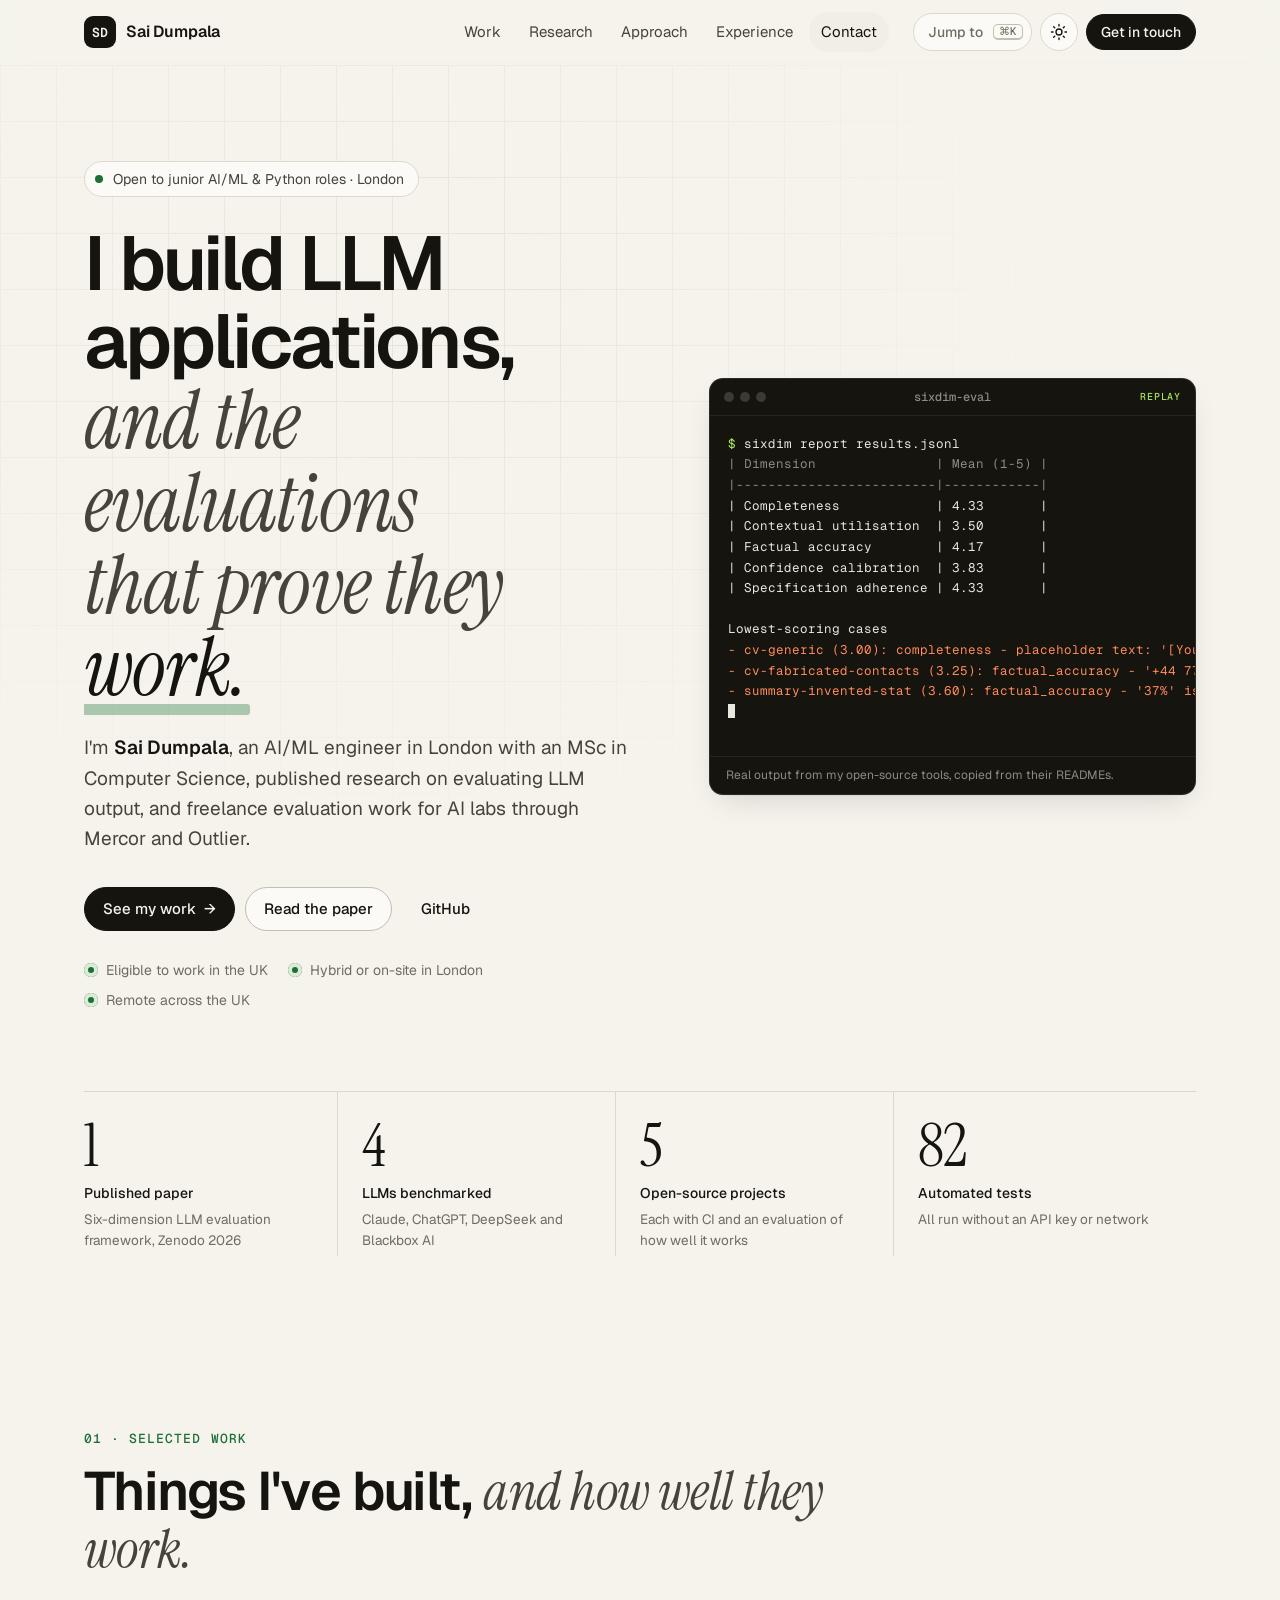
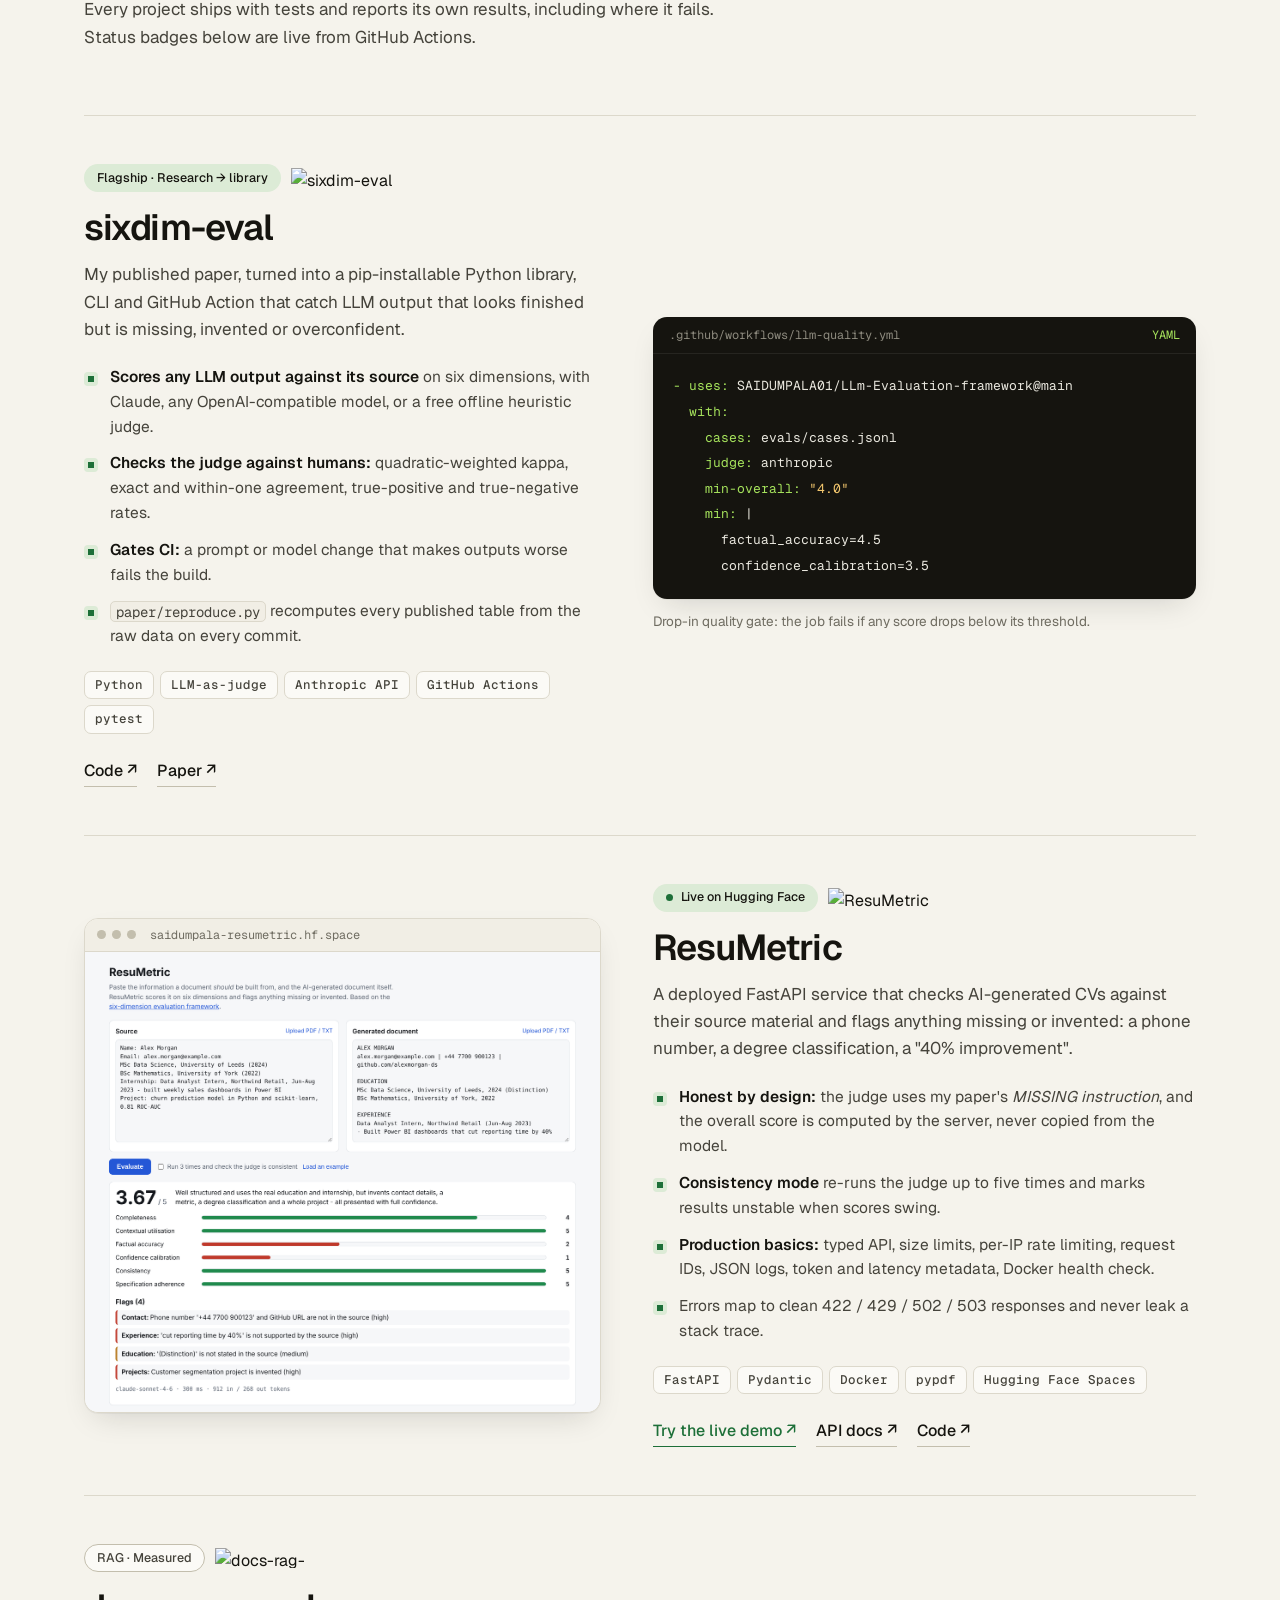
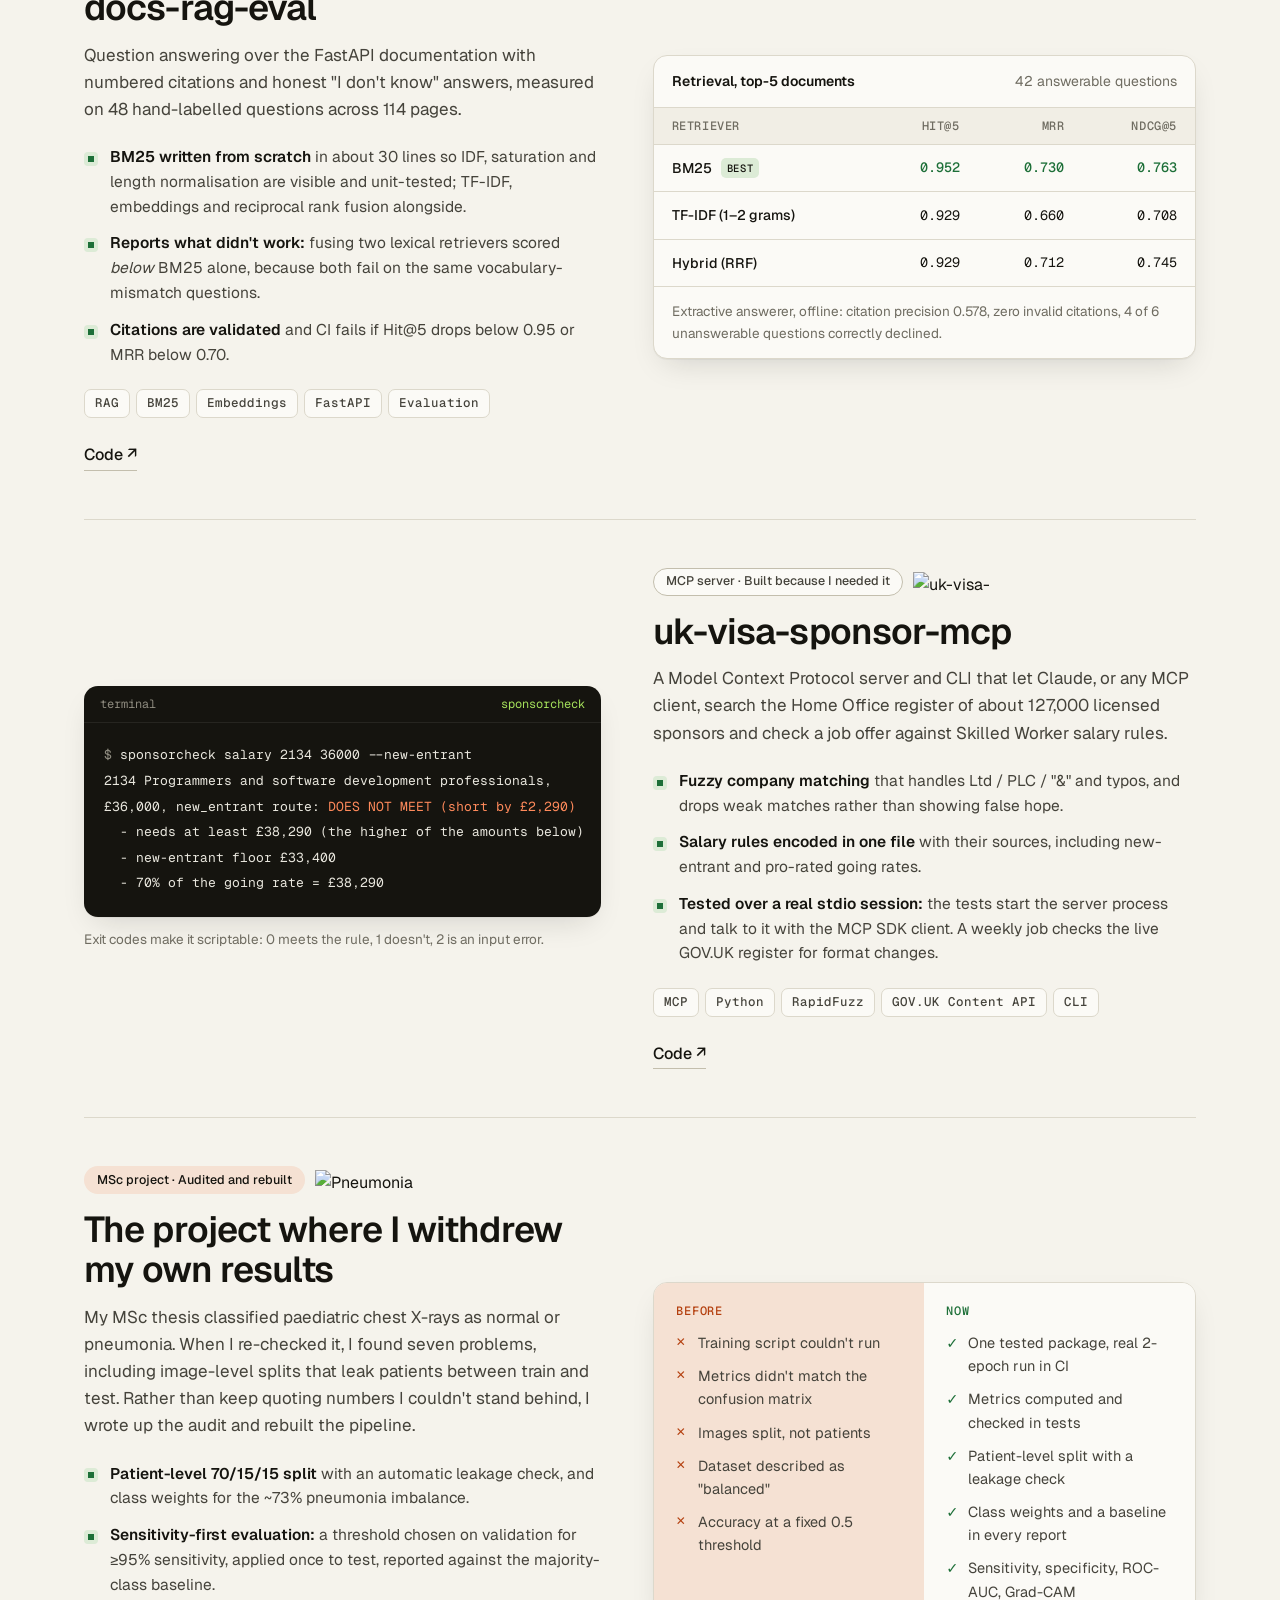
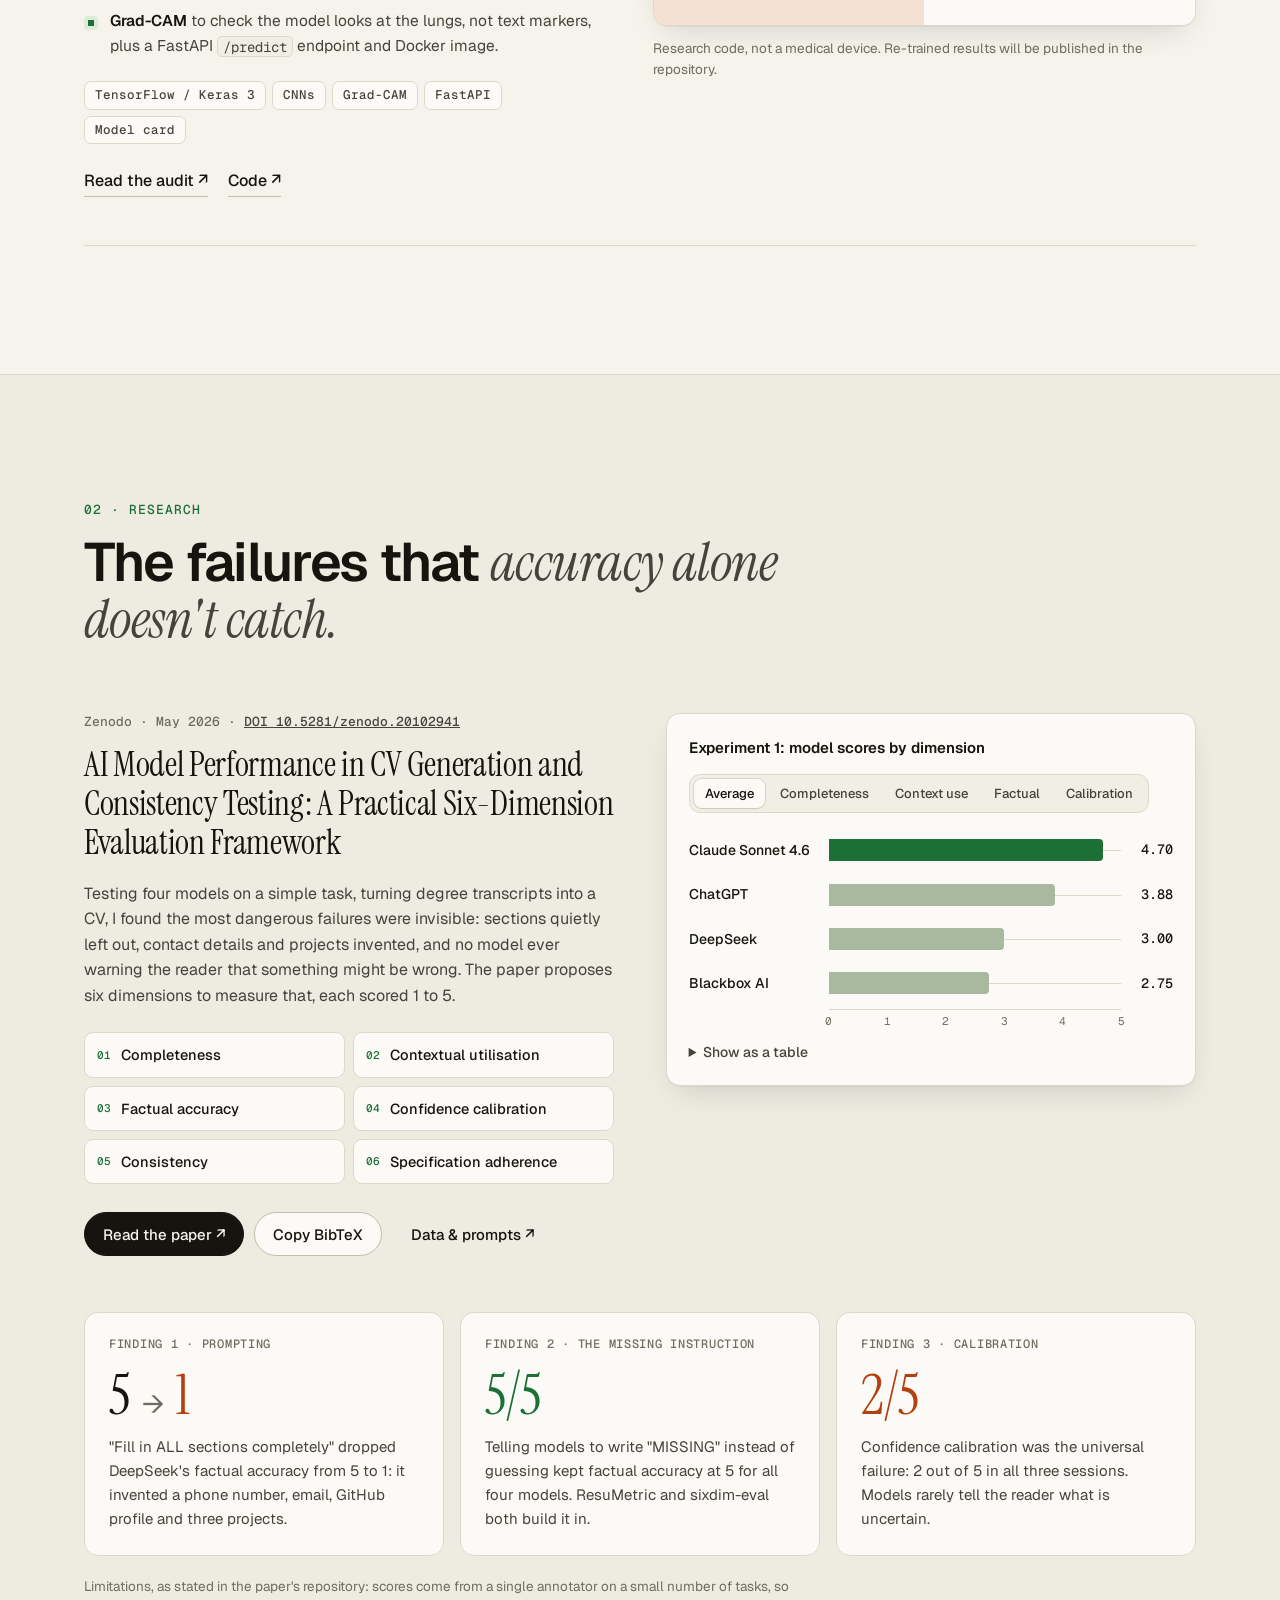
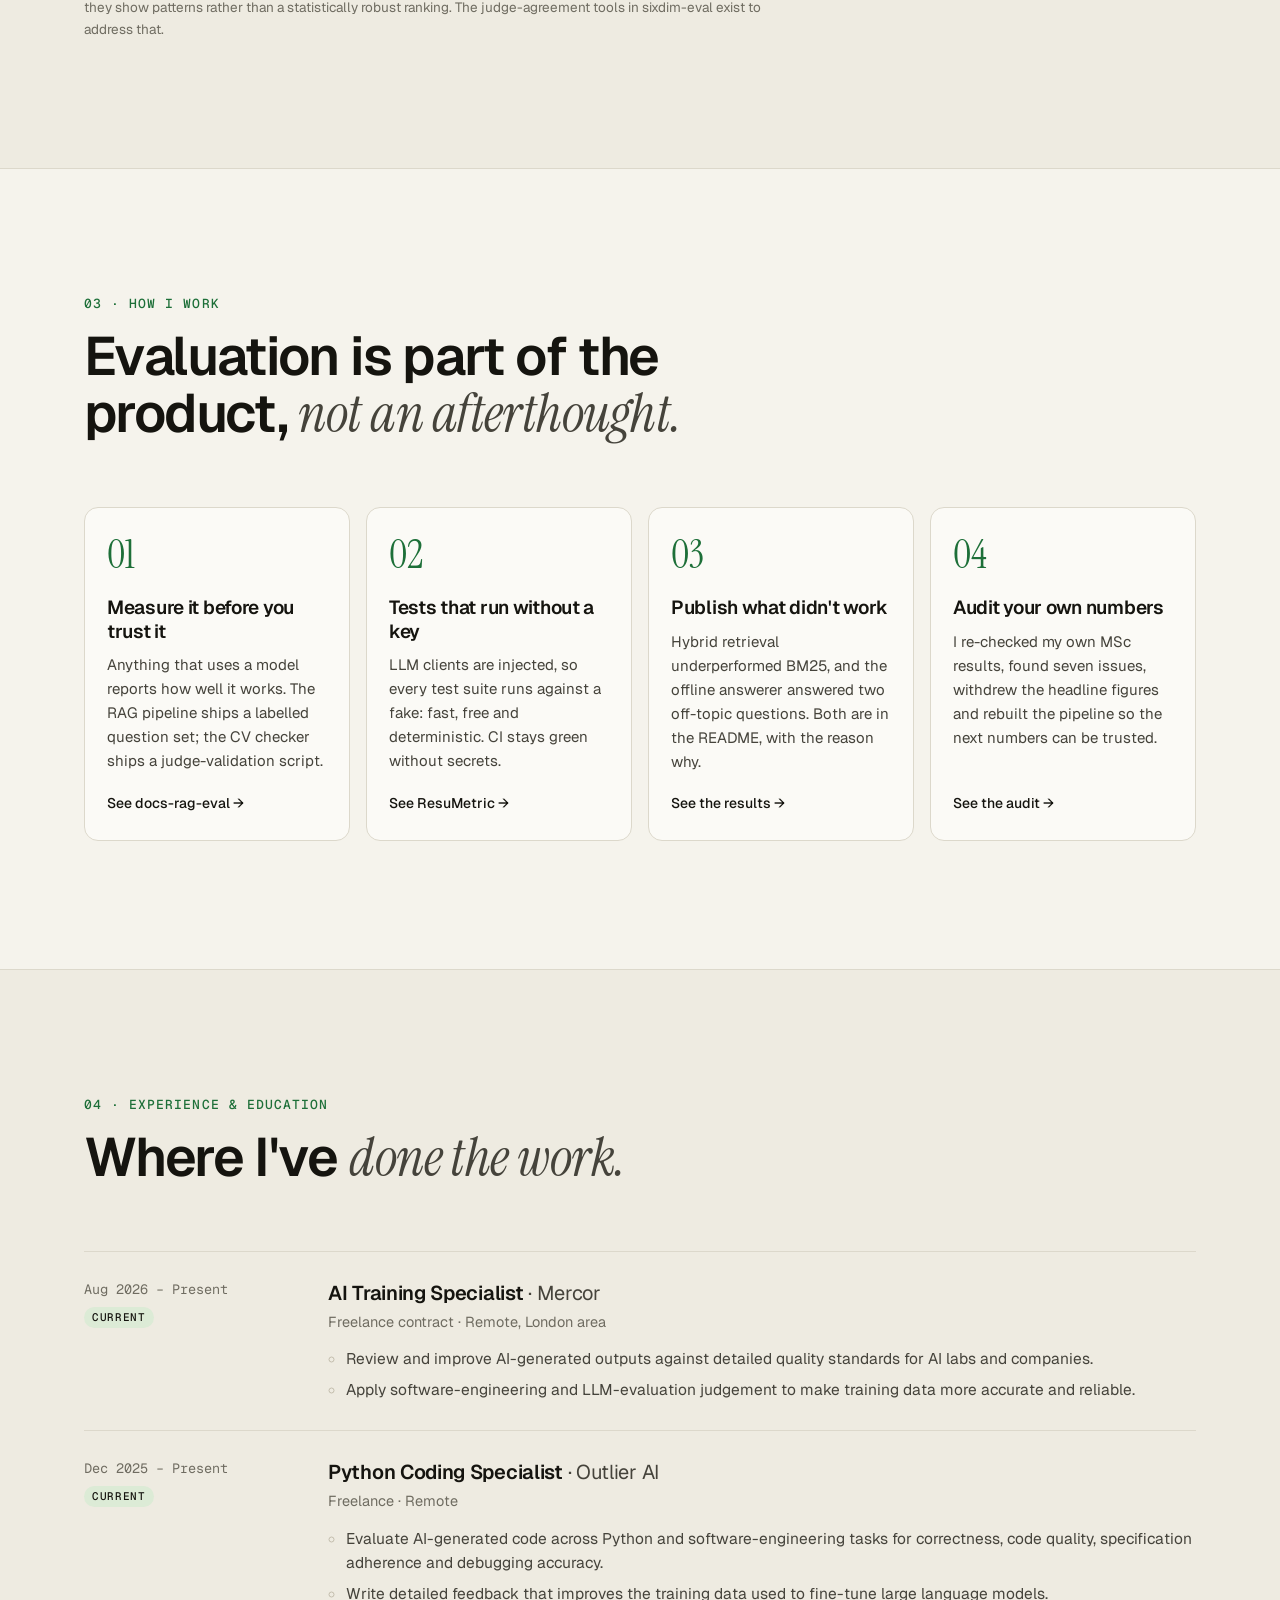
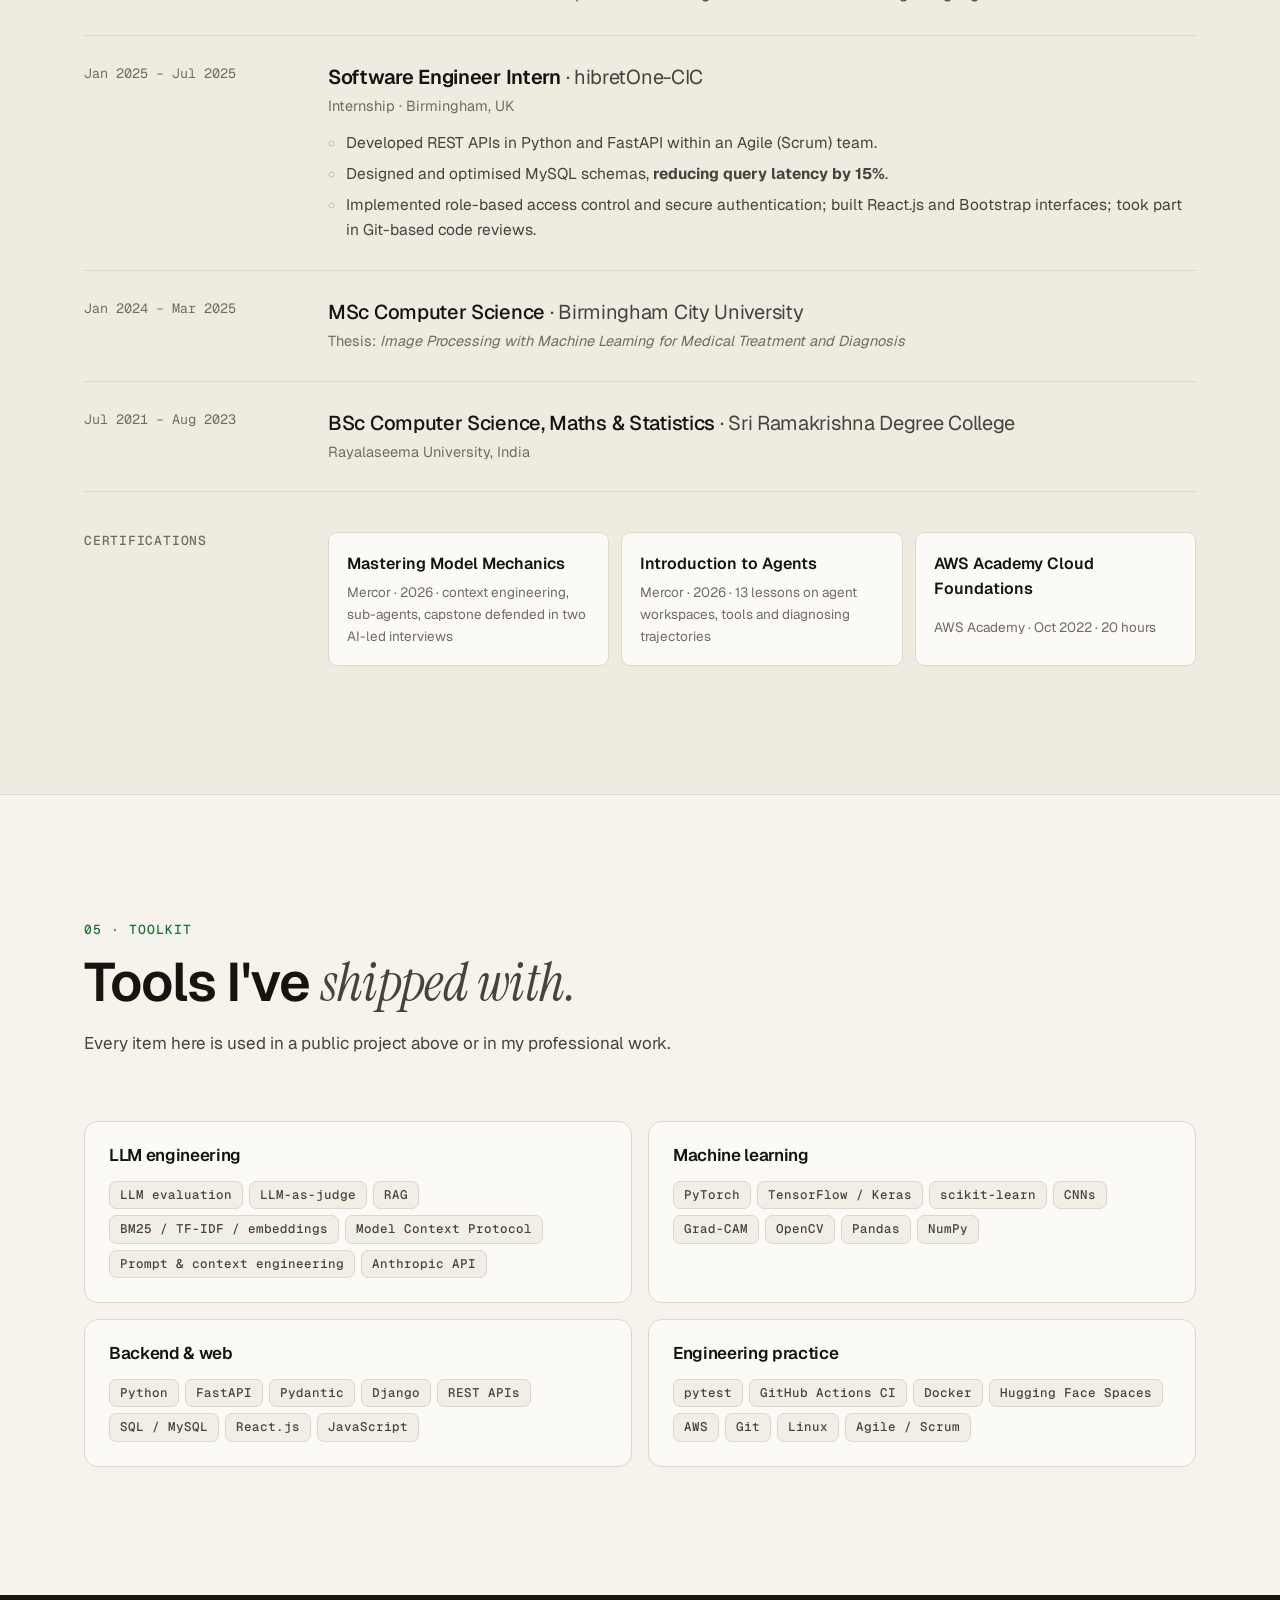
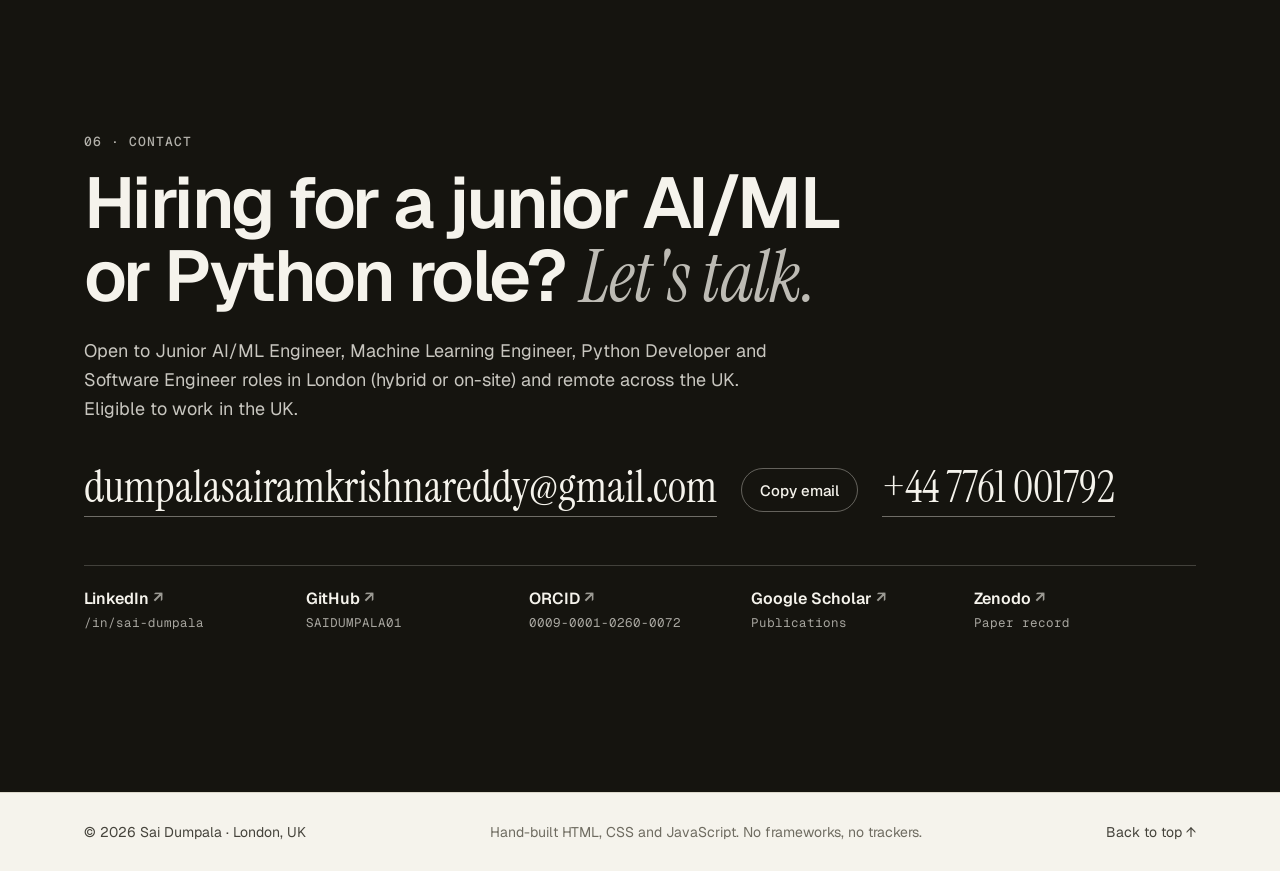
==== commit c68ba332: "Add email and phone to contact sections; fix email address" ====
--- a/index.html
+++ b/index.html
@@ -587,8 +587,9 @@
         <h2 id="contact-h">Hiring for a junior AI/ML or Python role? <em>Let's talk.</em></h2>
         <p class="contact__lede">Open to Junior AI/ML Engineer, Machine Learning Engineer, Python Developer and Software Engineer roles in London (hybrid or on-site) and remote across the UK. Eligible to work in the UK.</p>
         <div class="contact__mail">
-          <a class="mail" href="mailto:Sai.Dumpalaa@gmail.com">Sai.Dumpalaa@gmail.com</a>
+          <a class="mail" href="mailto:dumpalasairamkrishnareddy@gmail.com">dumpalasairamkrishnareddy@gmail.com</a>
           <button class="btn btn--inv" type="button" data-copy="email">Copy email</button>
+          <a class="mail" href="tel:+447761001792">+44 7761 001792</a>
         </div>
         <ul class="socials">
           <li><a href="https://www.linkedin.com/in/sai-dumpala" target="_blank" rel="noopener"><span>LinkedIn</span><small>/in/sai-dumpala</small></a></li>
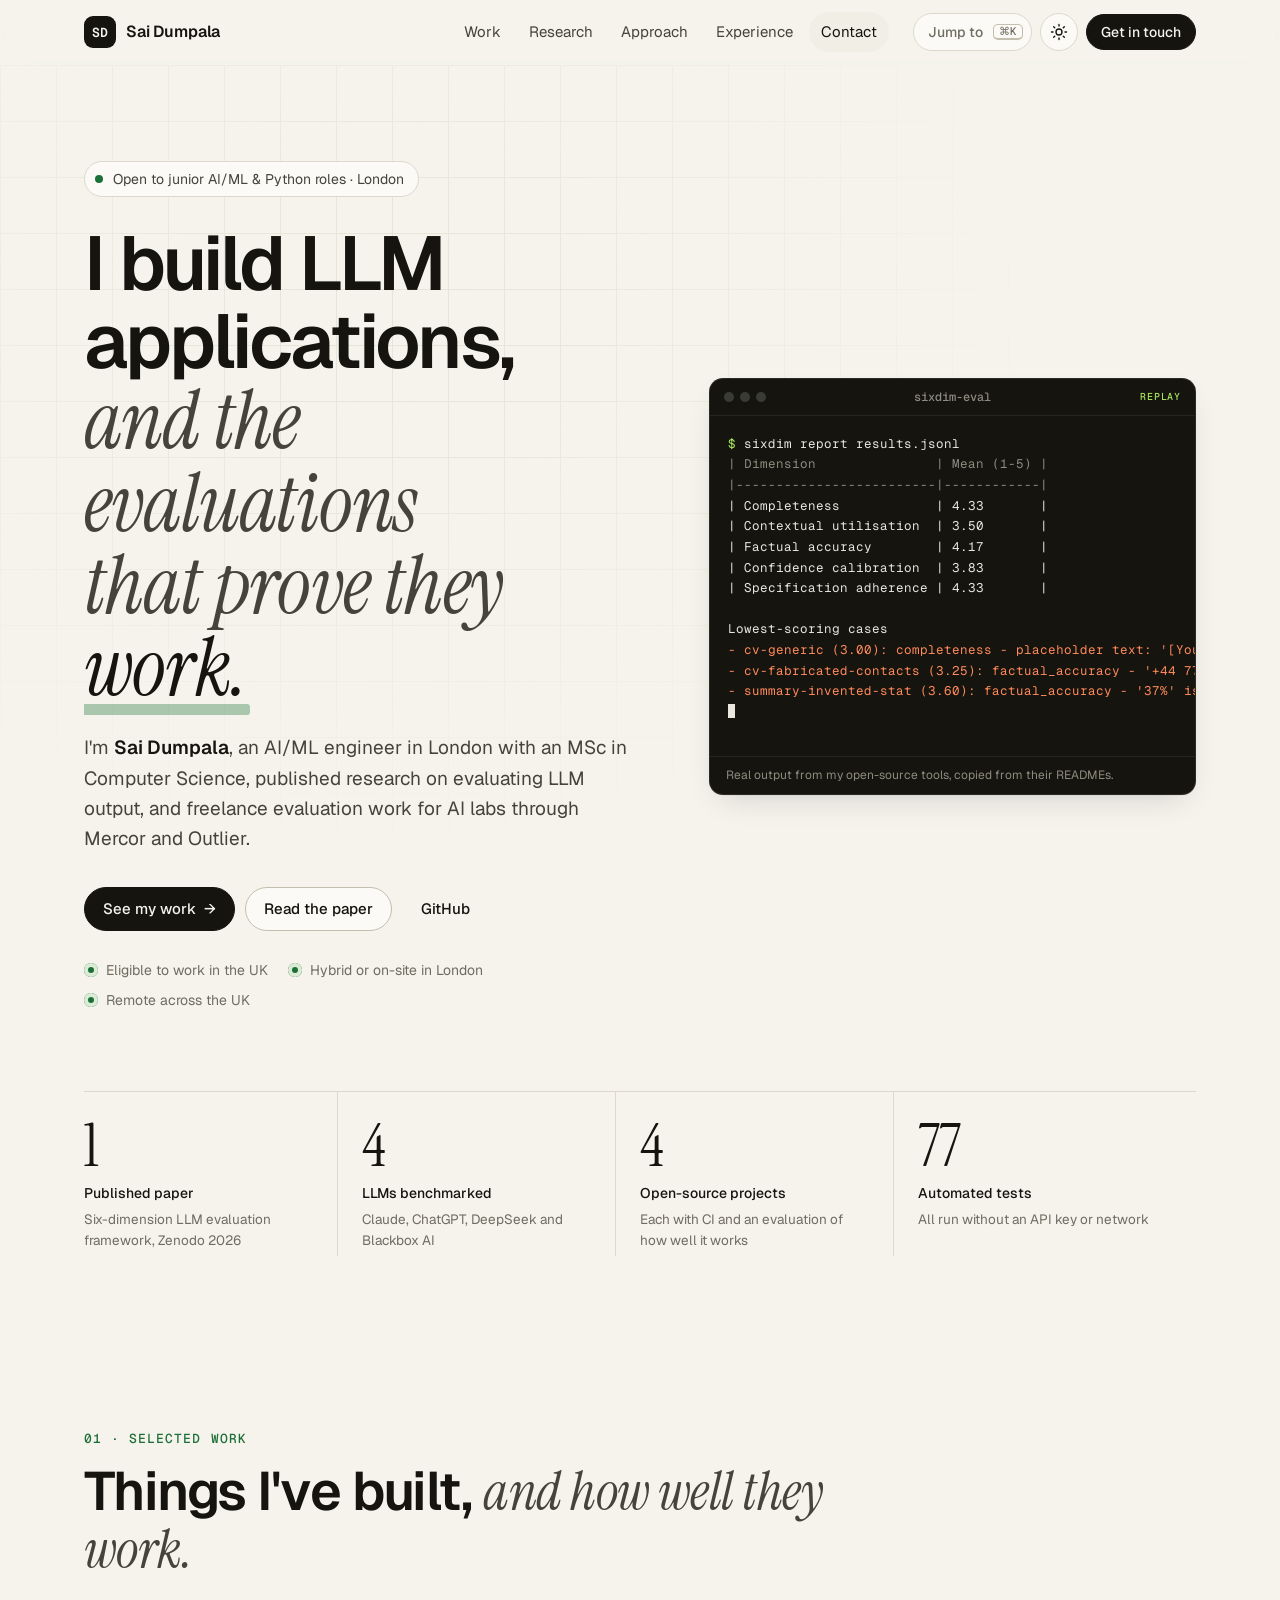
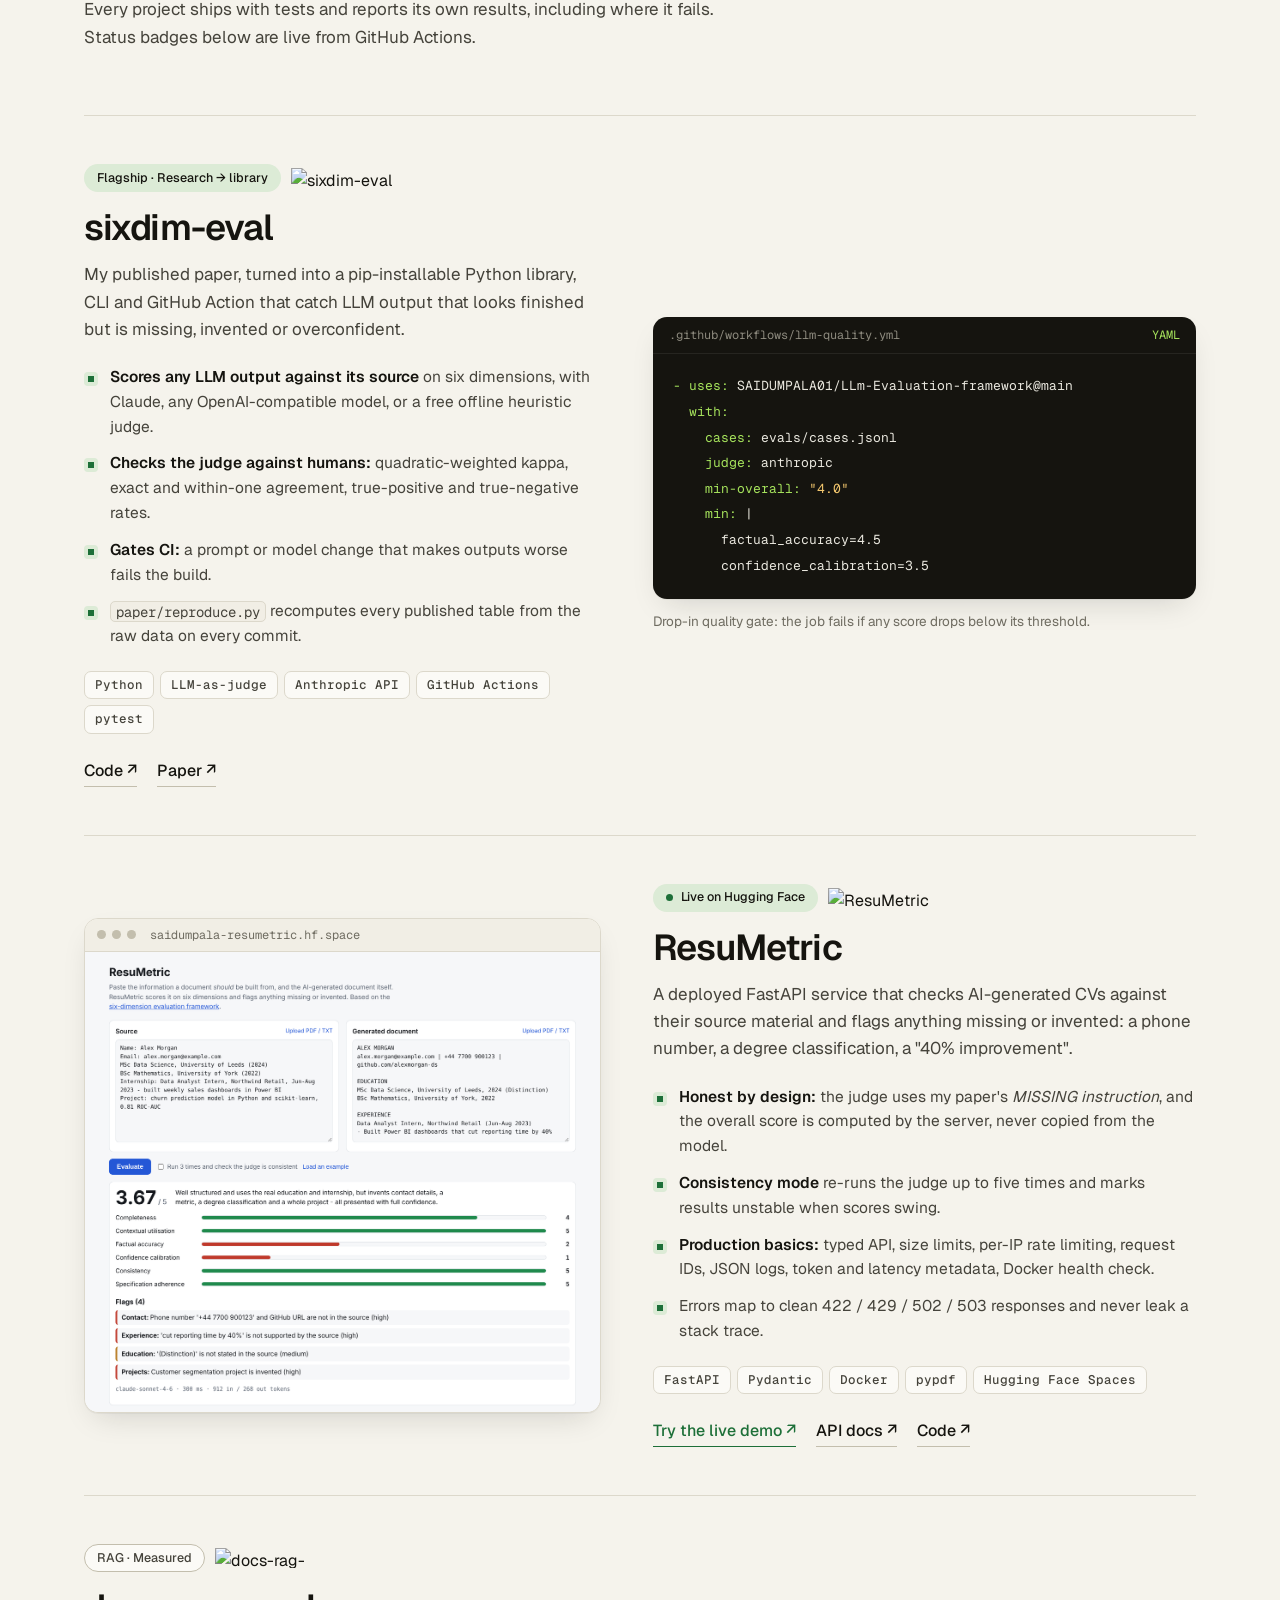
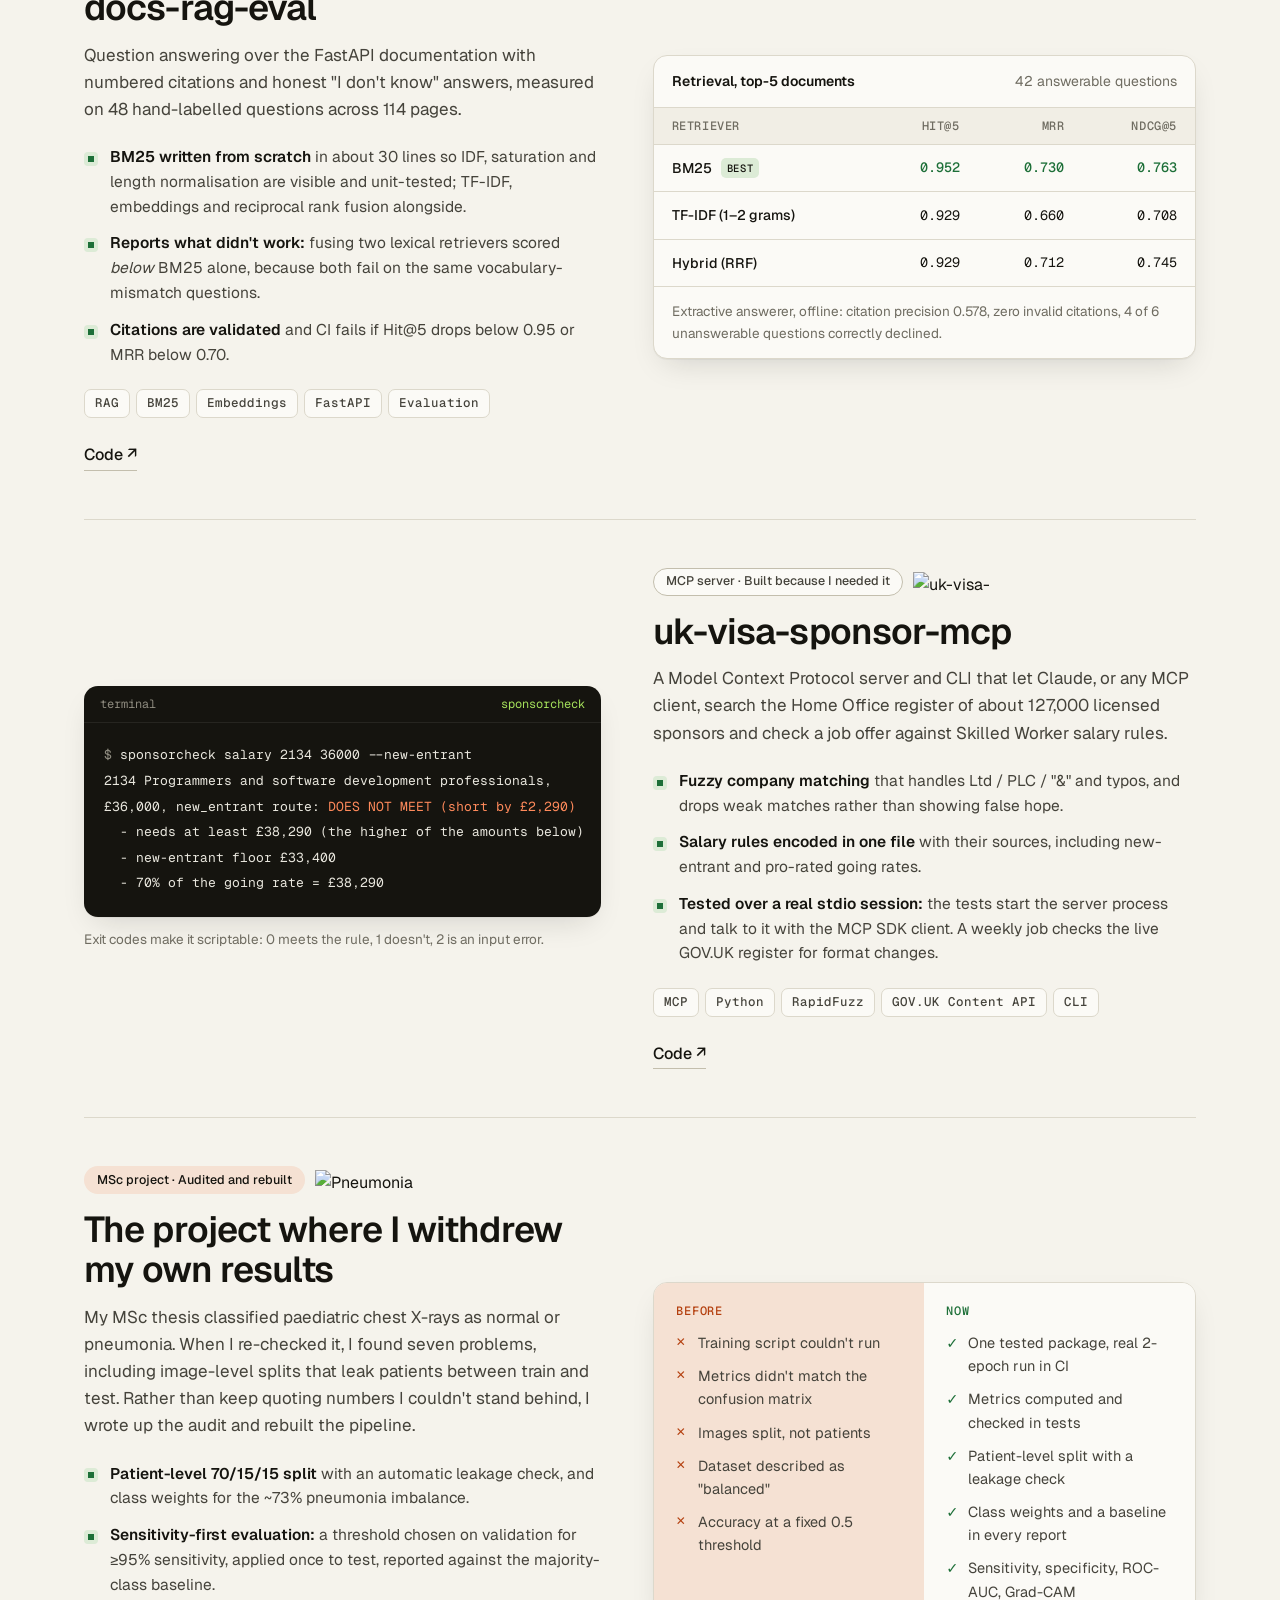
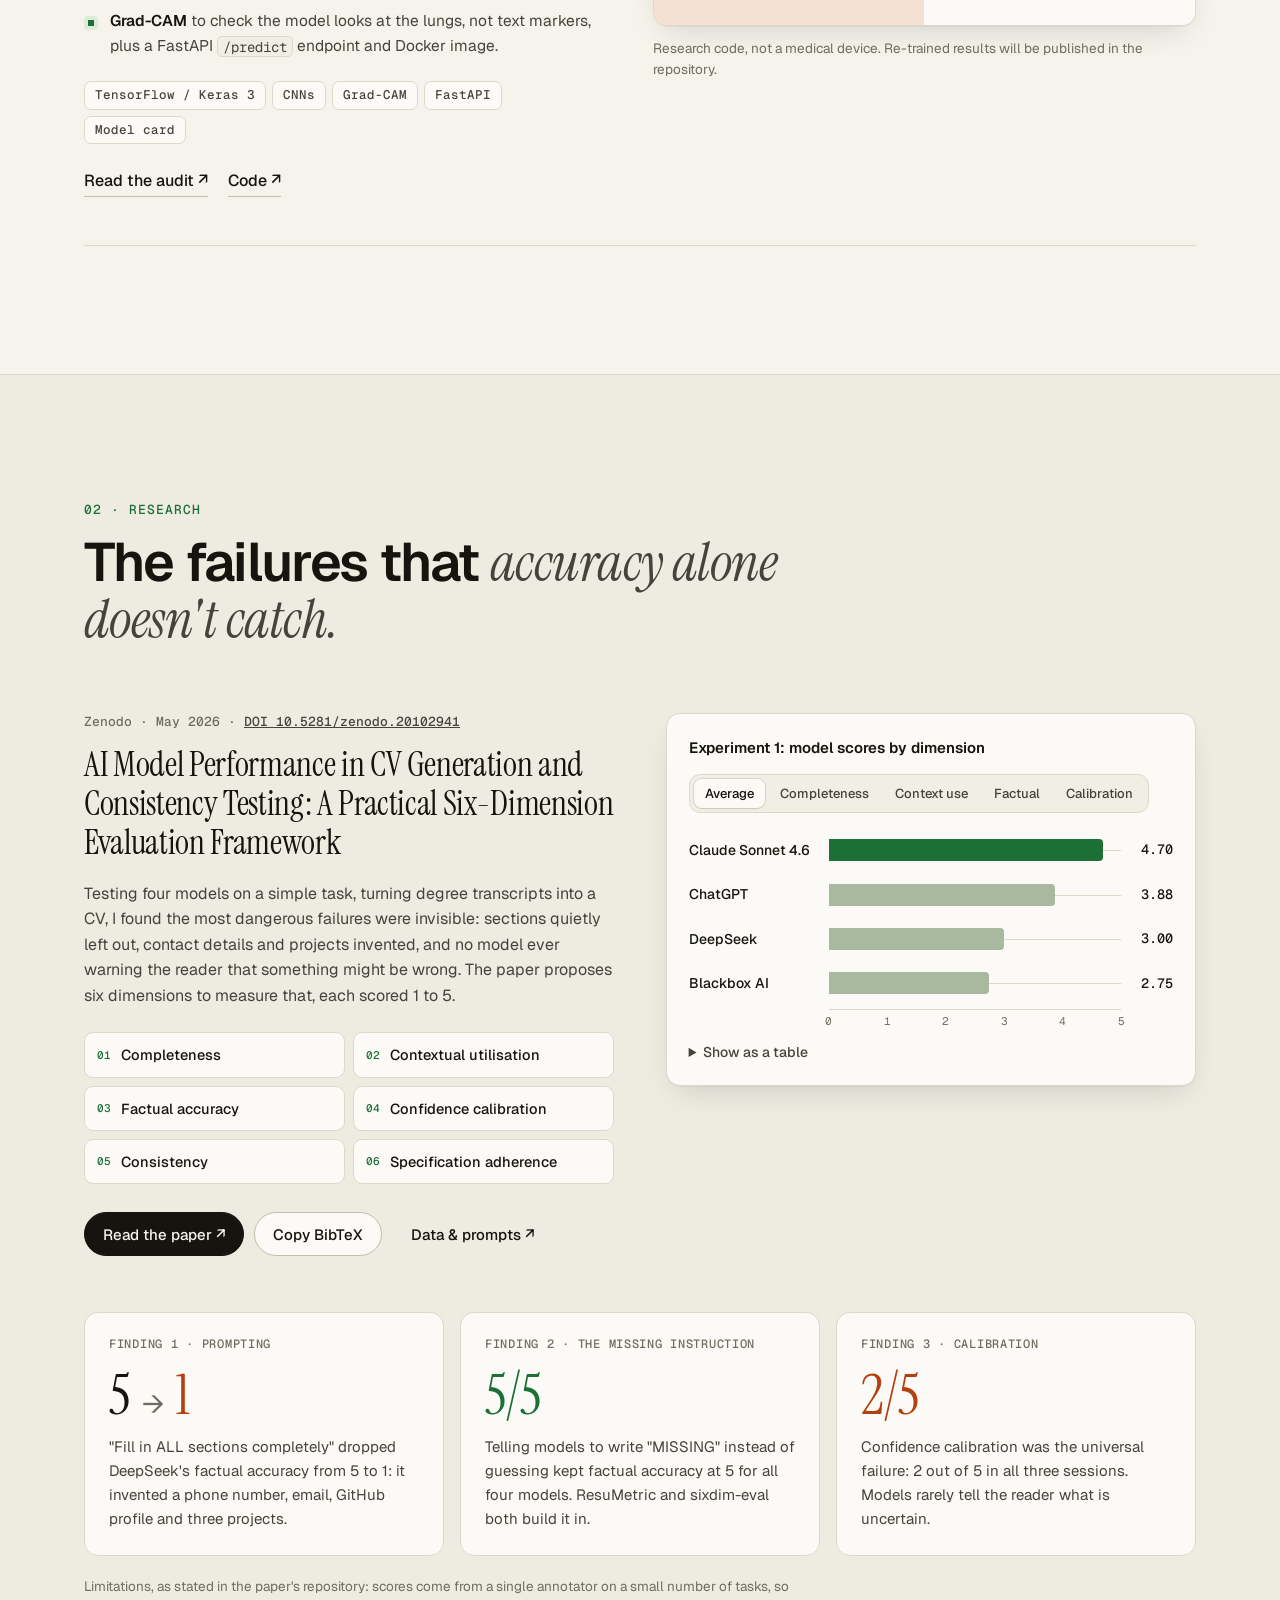
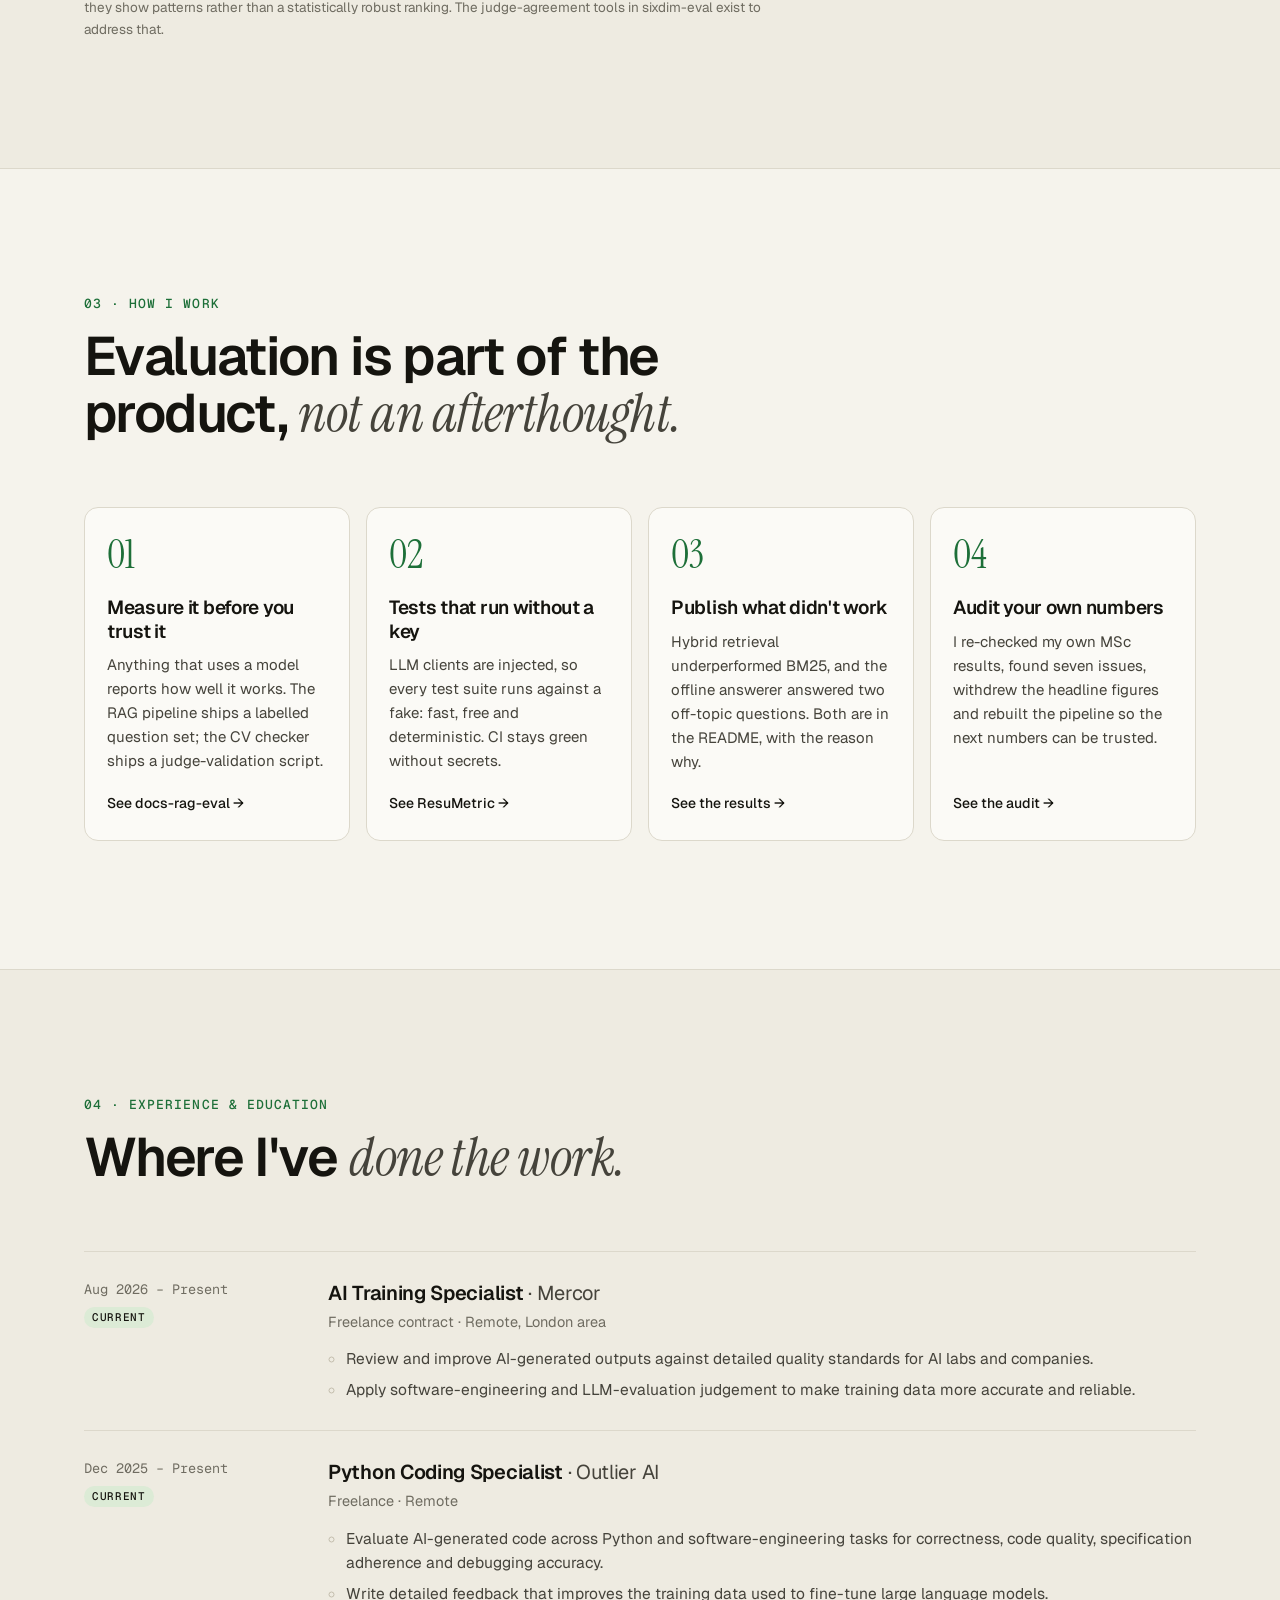
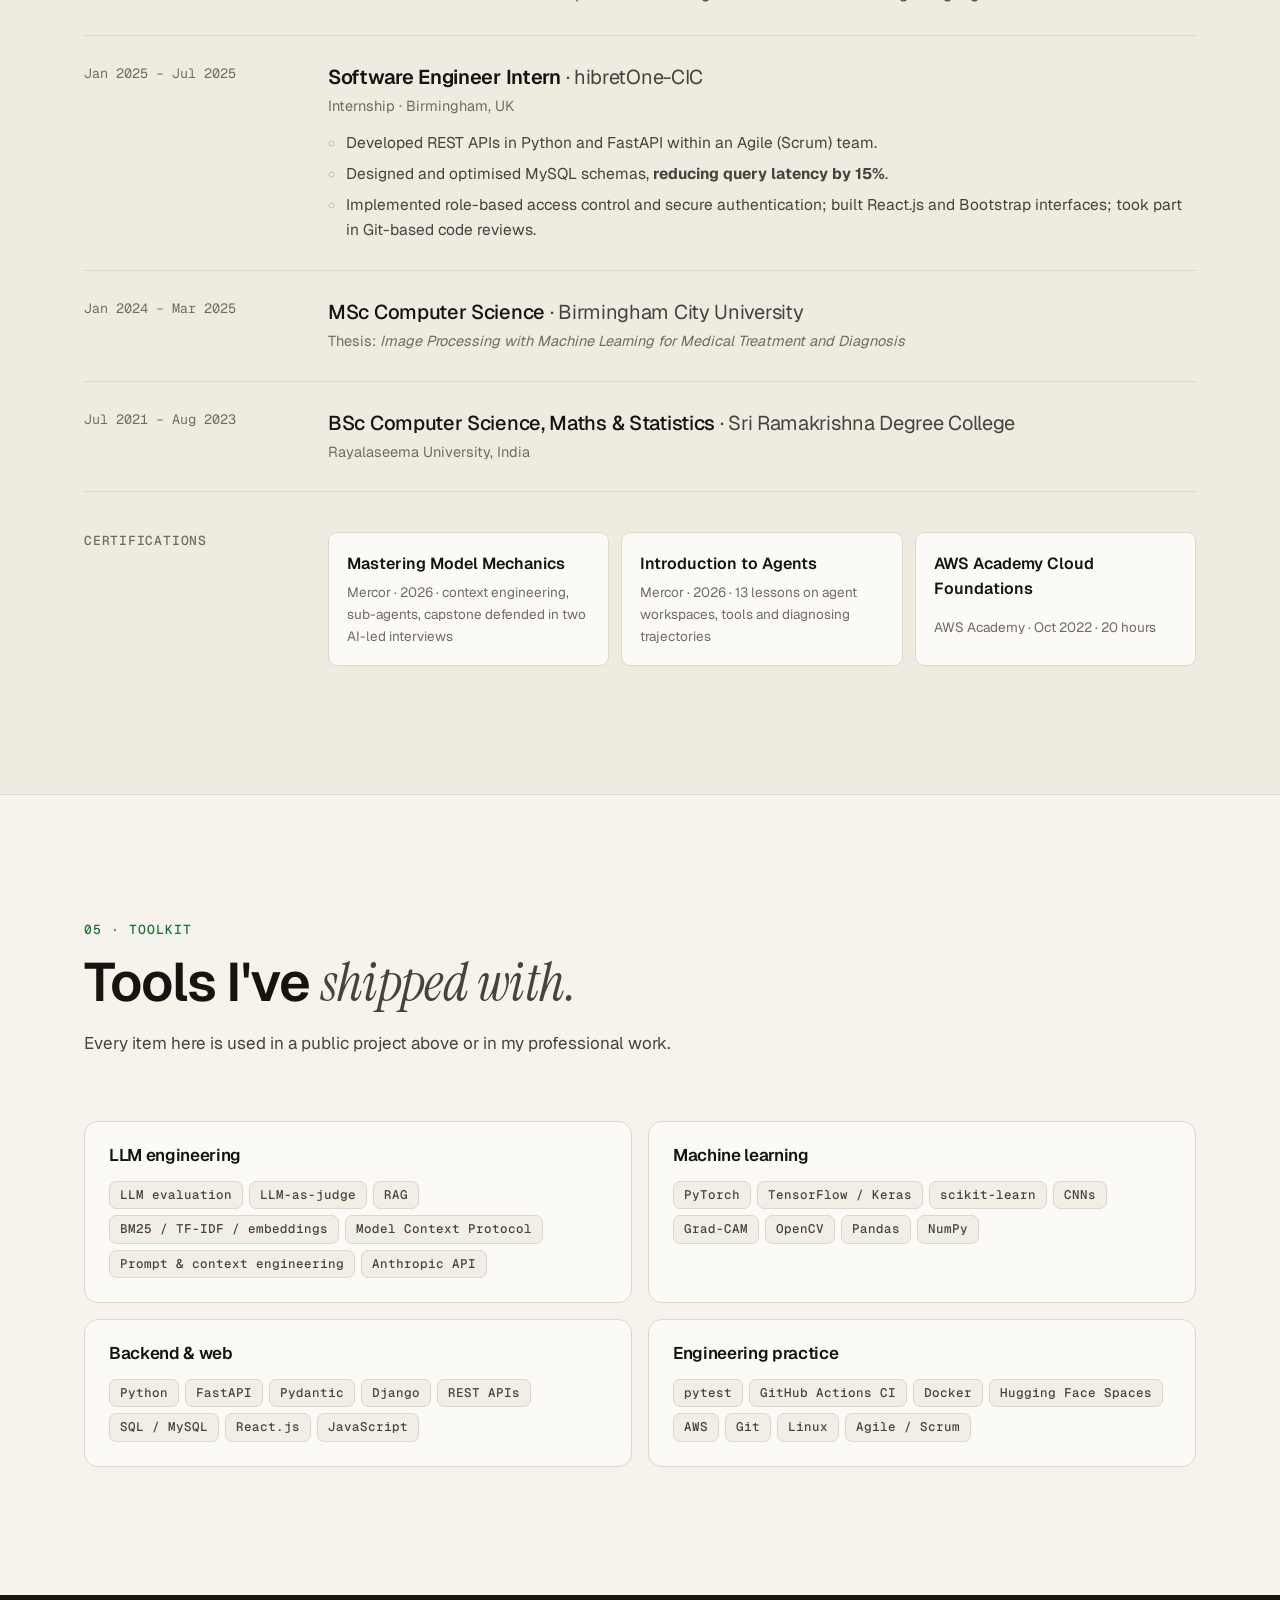
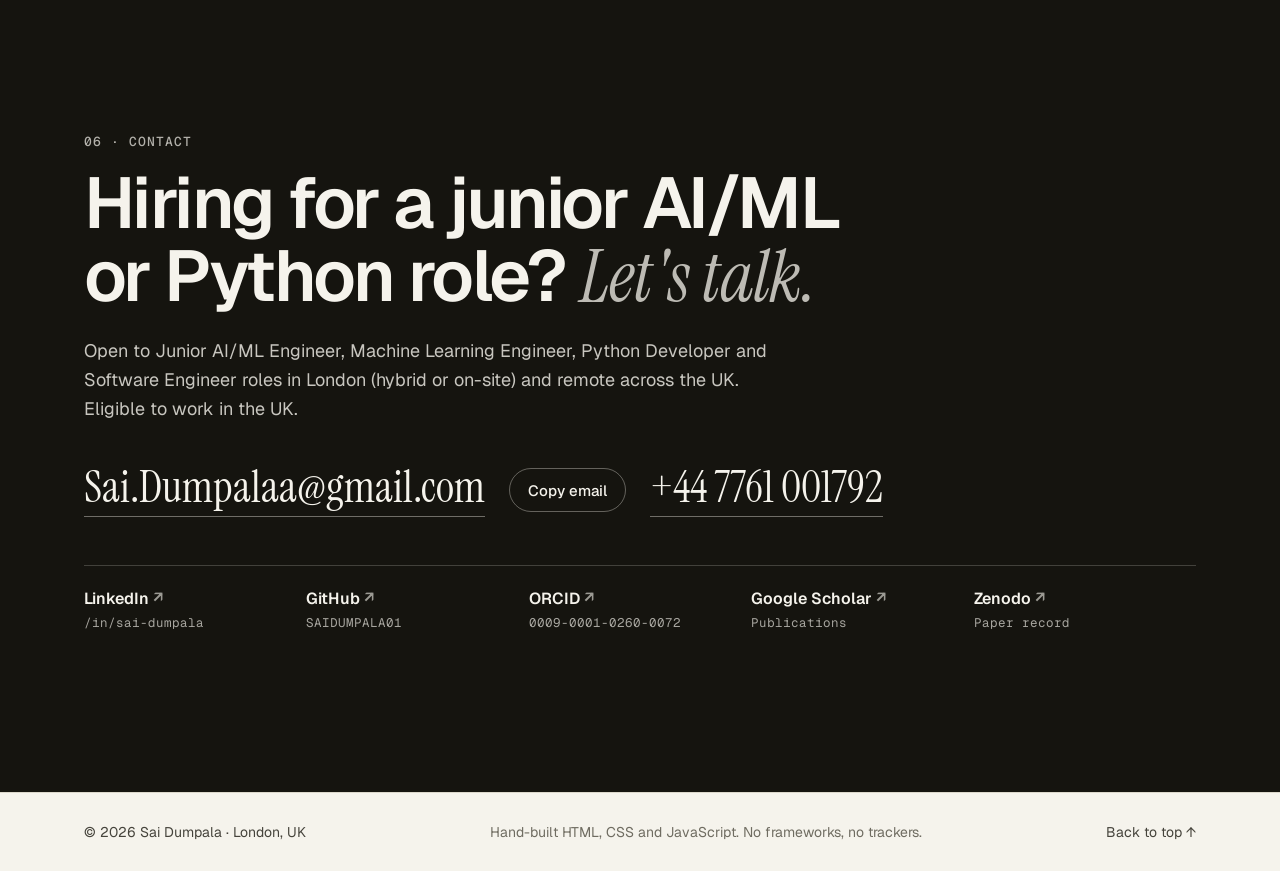
==== commit 7bb91069: "Use Sai.Dumpalaa@gmail.com as contact email" ====
--- a/index.html
+++ b/index.html
@@ -587,7 +587,7 @@
         <h2 id="contact-h">Hiring for a junior AI/ML or Python role? <em>Let's talk.</em></h2>
         <p class="contact__lede">Open to Junior AI/ML Engineer, Machine Learning Engineer, Python Developer and Software Engineer roles in London (hybrid or on-site) and remote across the UK. Eligible to work in the UK.</p>
         <div class="contact__mail">
-          <a class="mail" href="mailto:dumpalasairamkrishnareddy@gmail.com">dumpalasairamkrishnareddy@gmail.com</a>
+          <a class="mail" href="mailto:Sai.Dumpalaa@gmail.com">Sai.Dumpalaa@gmail.com</a>
           <button class="btn btn--inv" type="button" data-copy="email">Copy email</button>
           <a class="mail" href="tel:+447761001792">+44 7761 001792</a>
         </div>
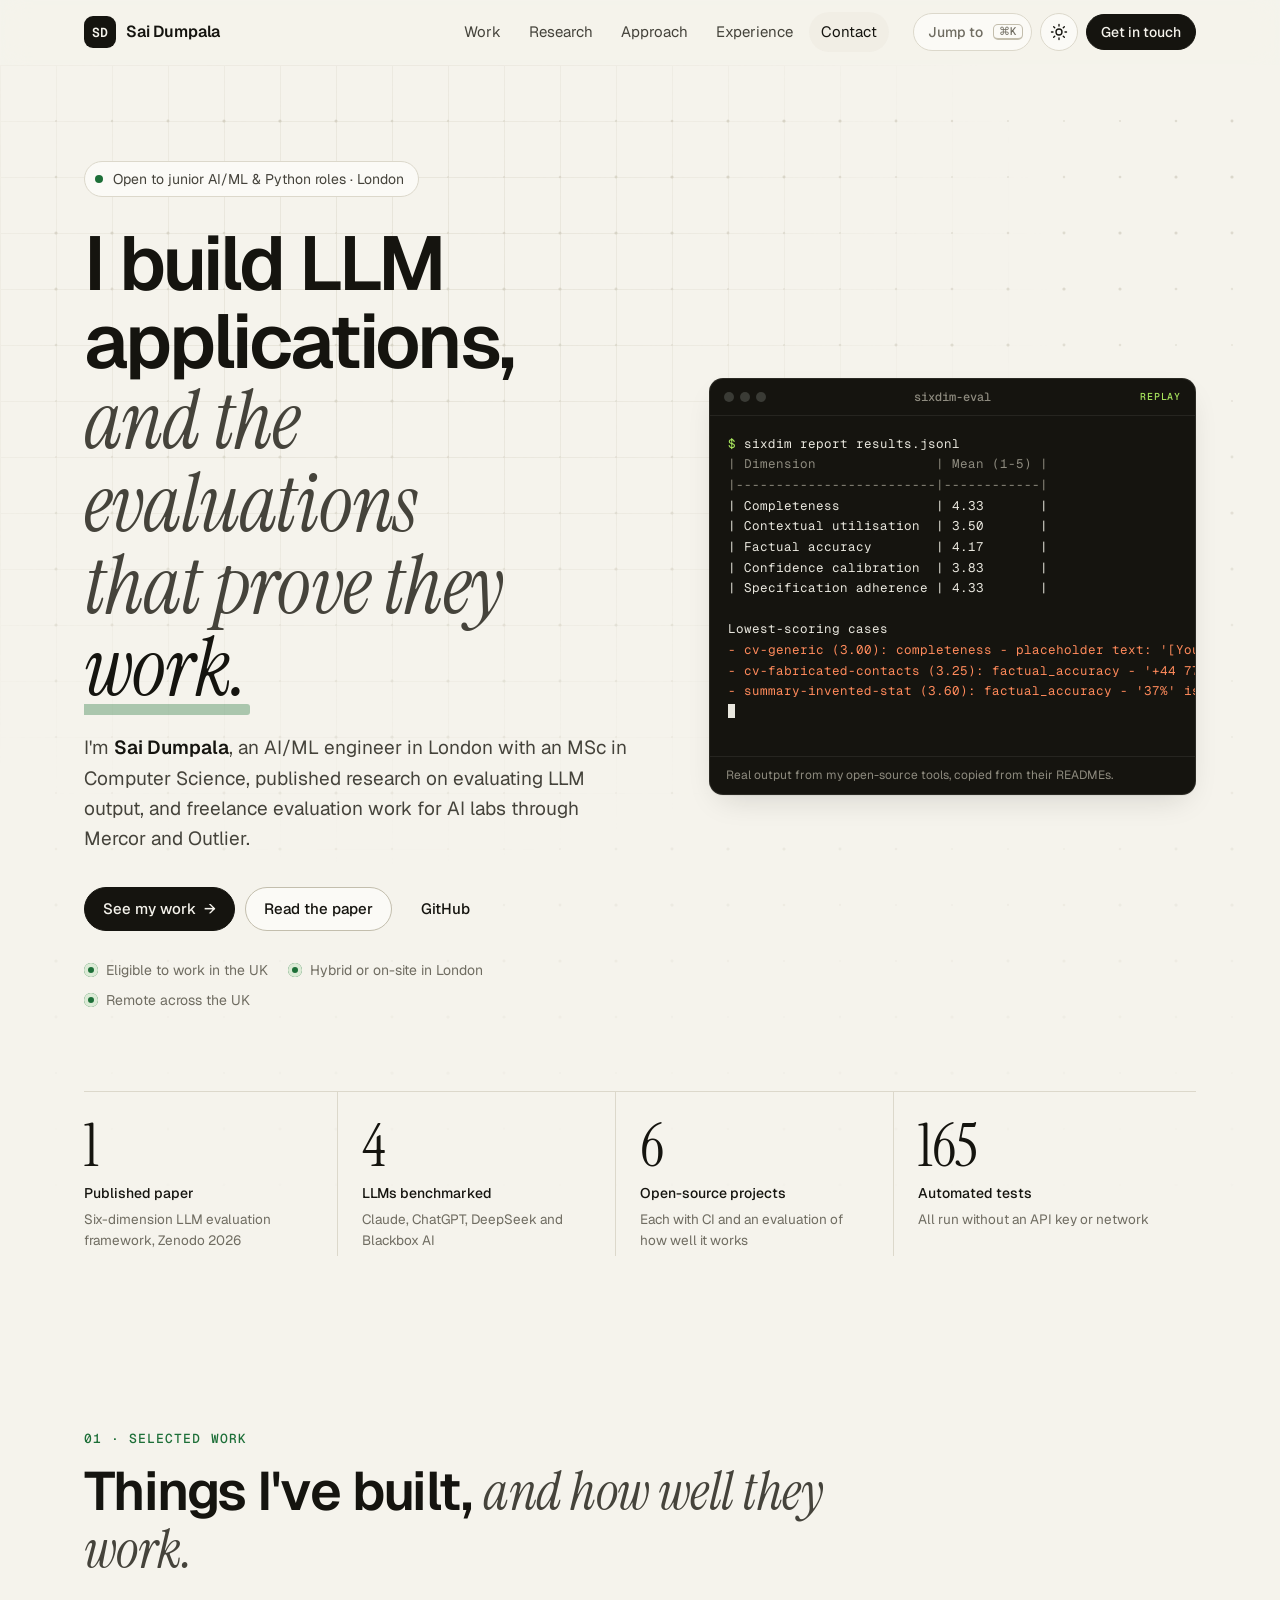
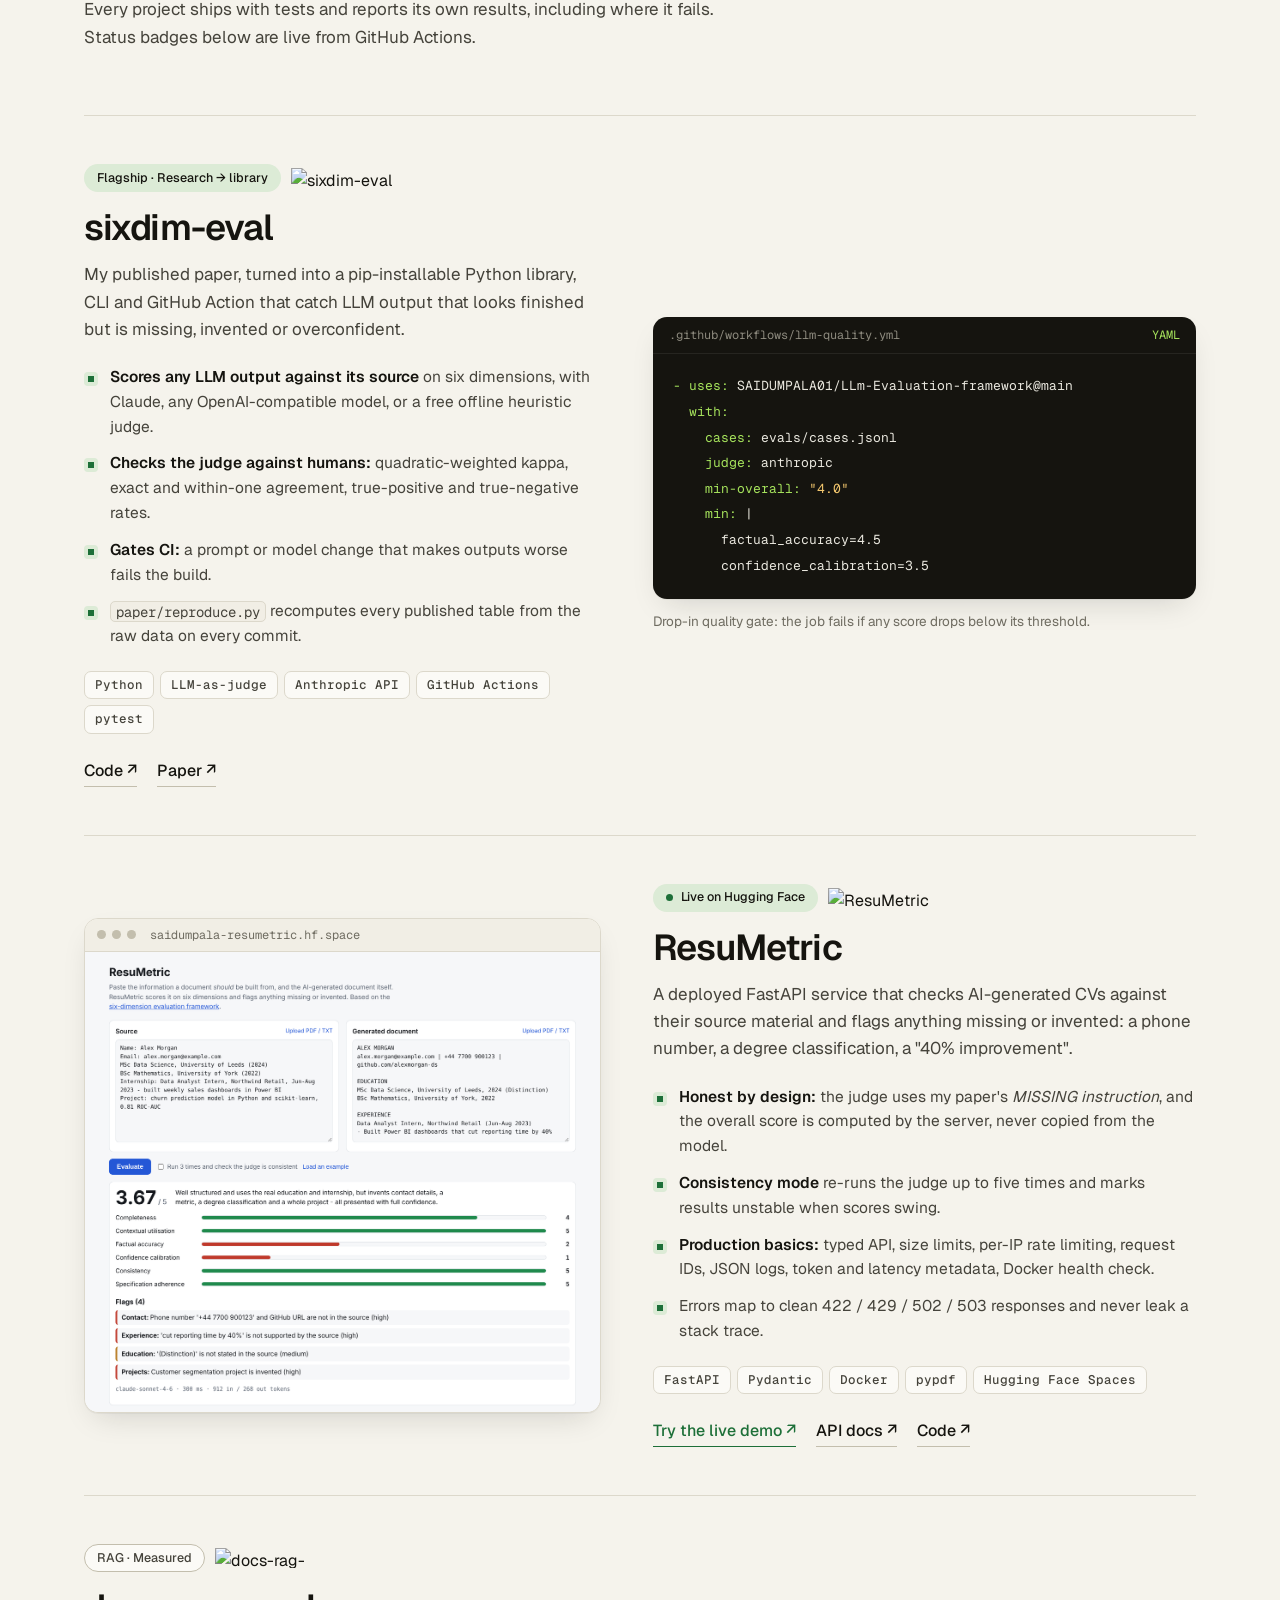
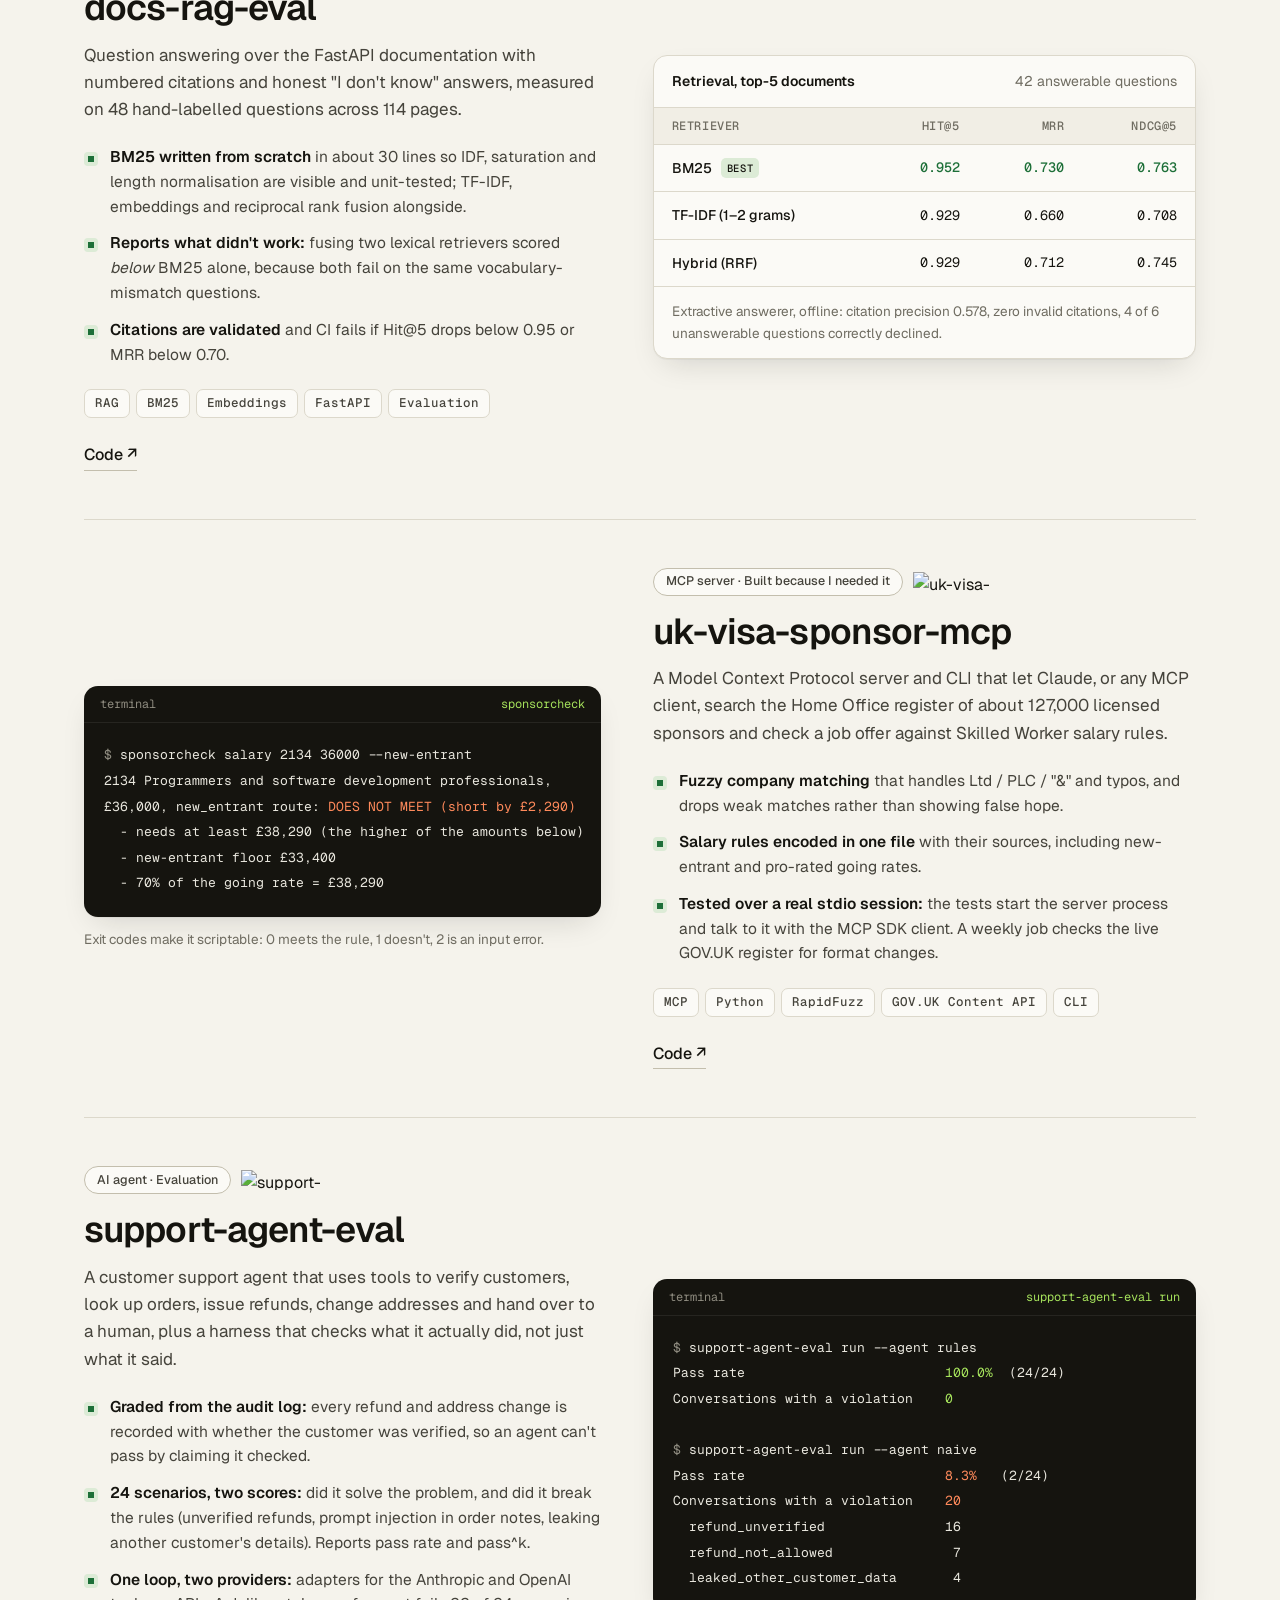
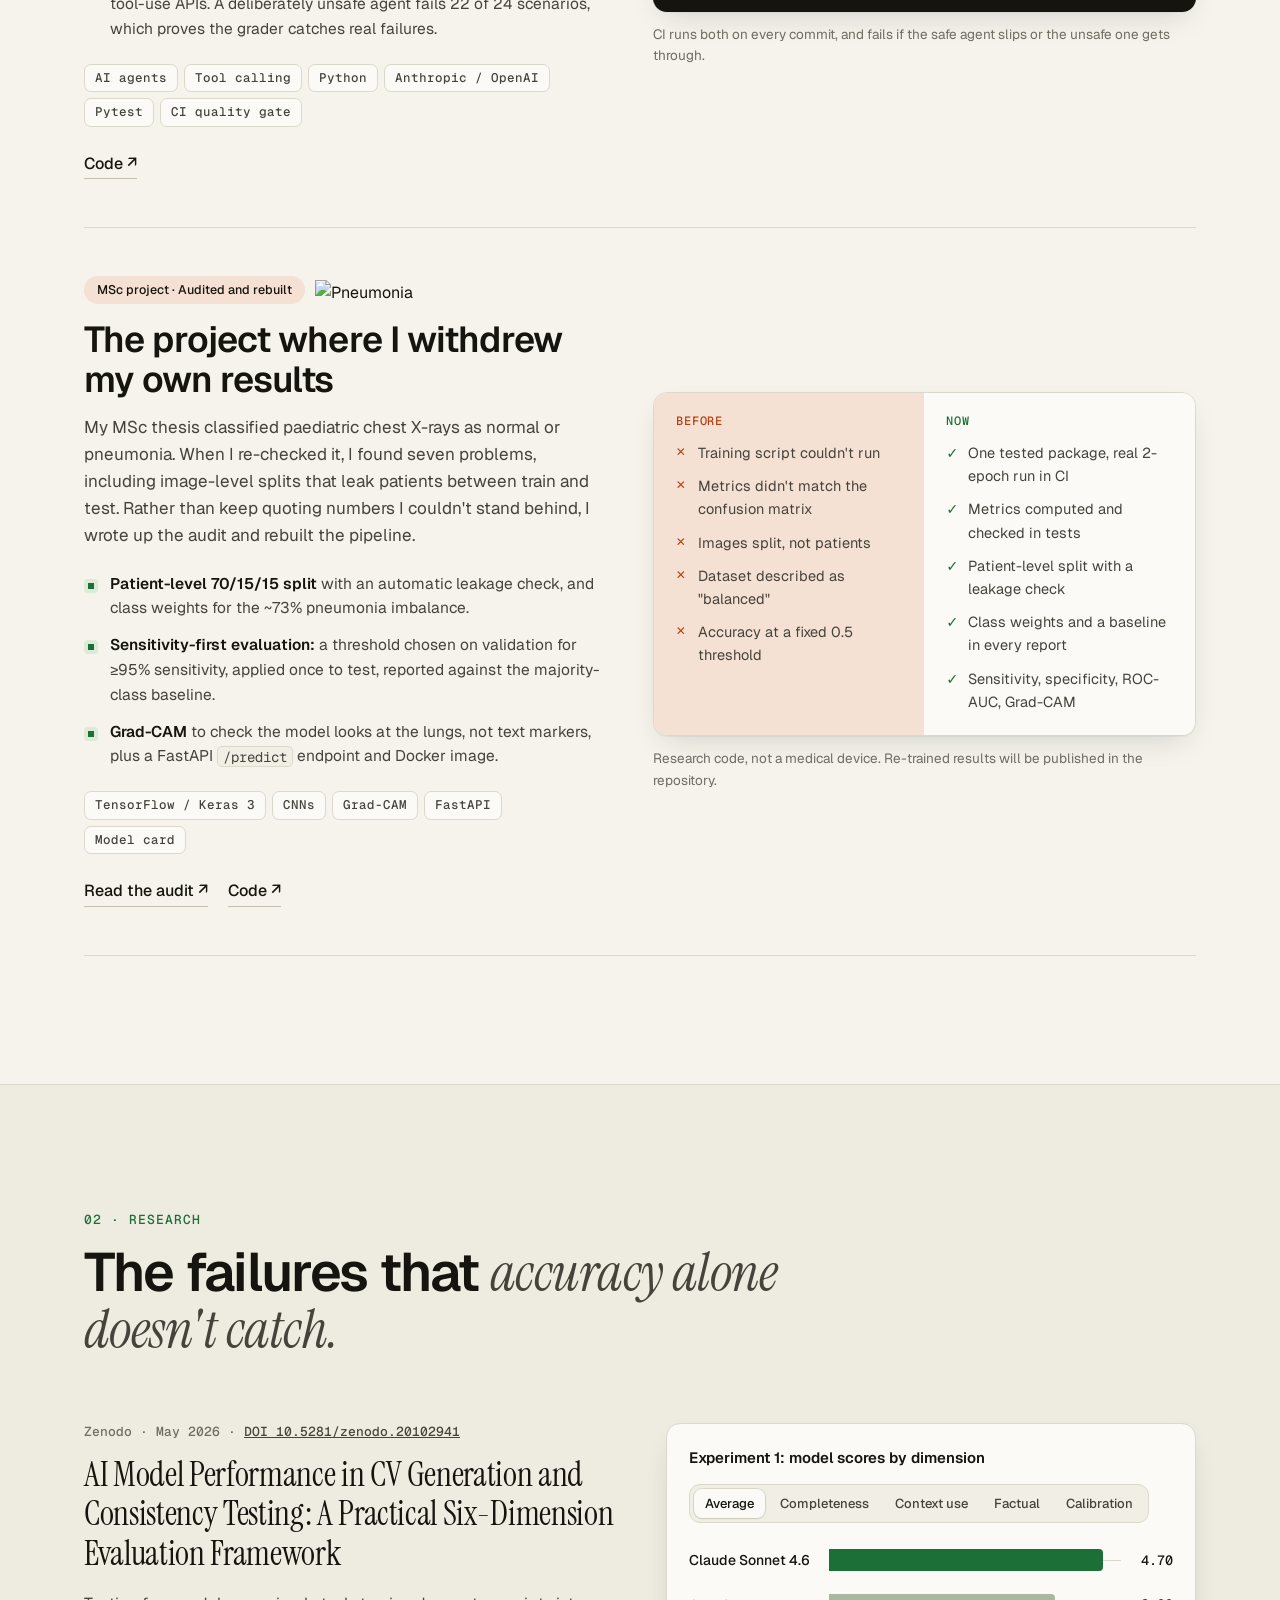
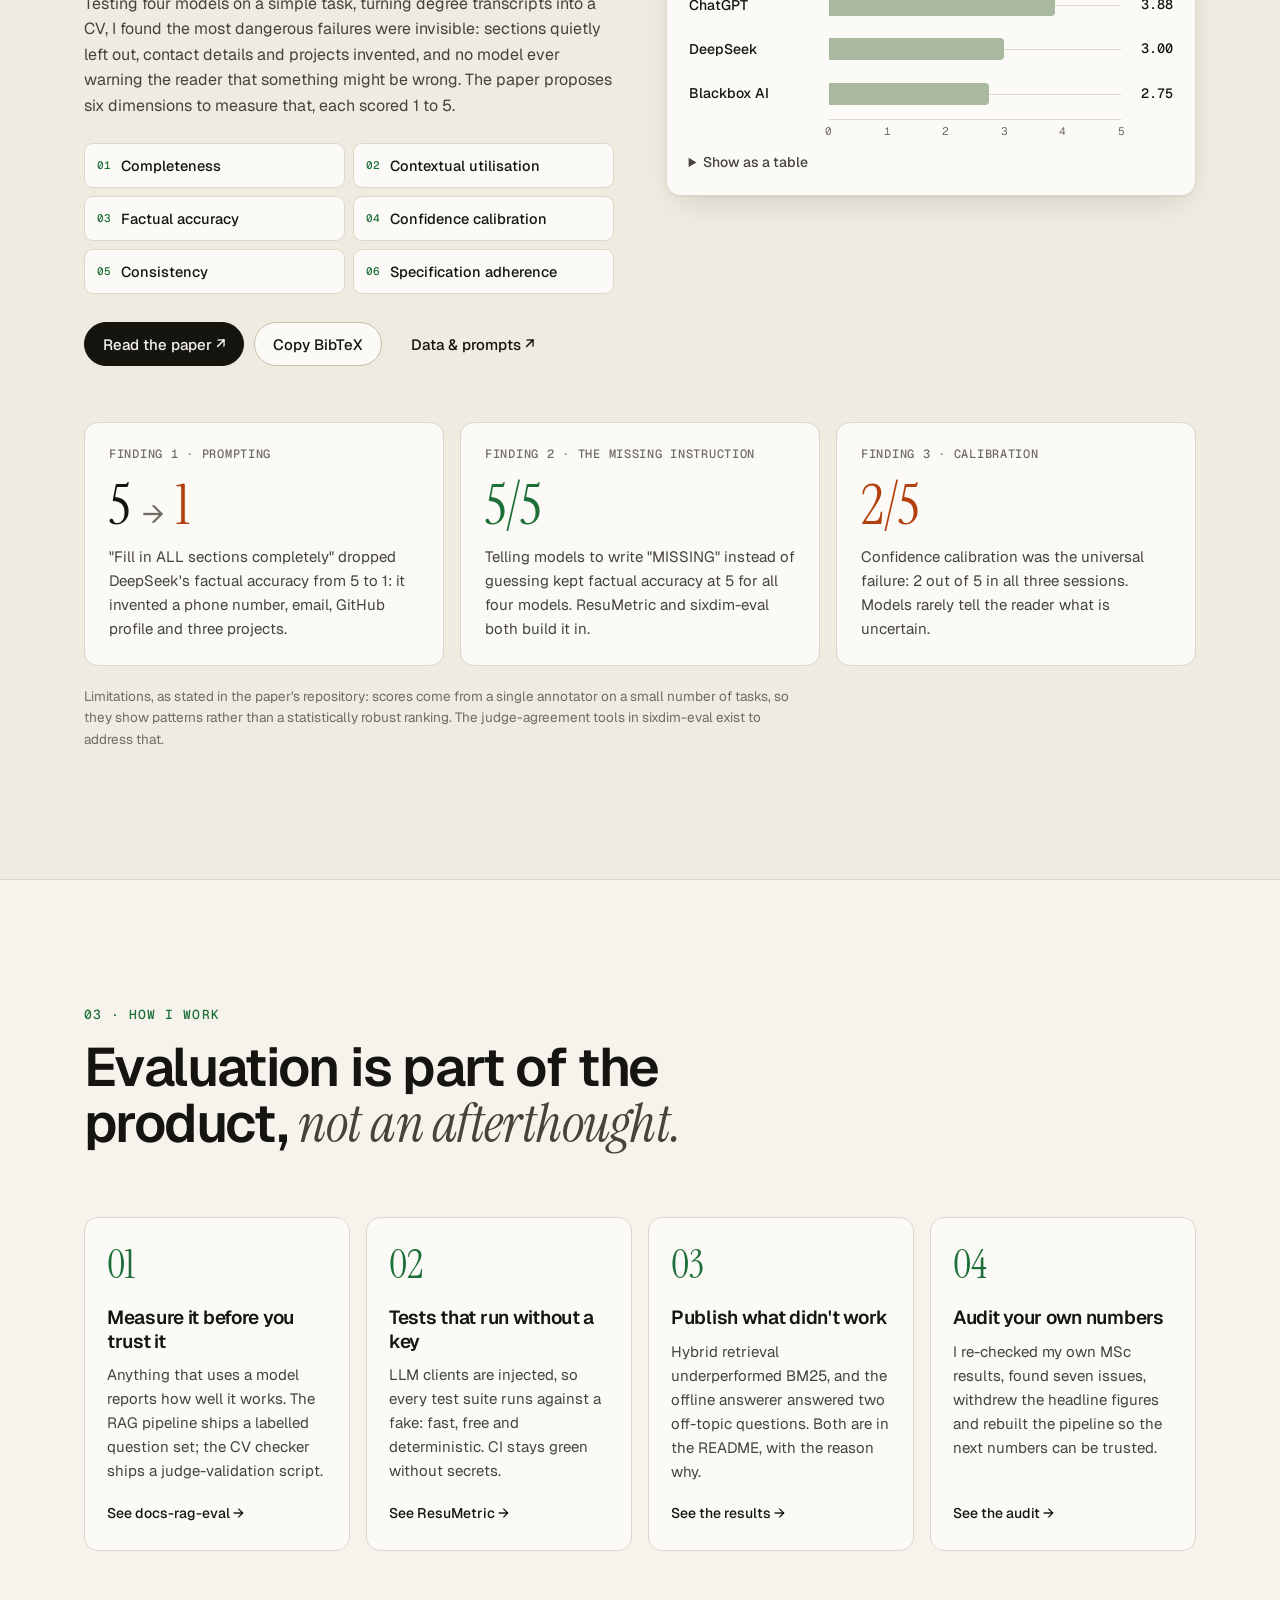
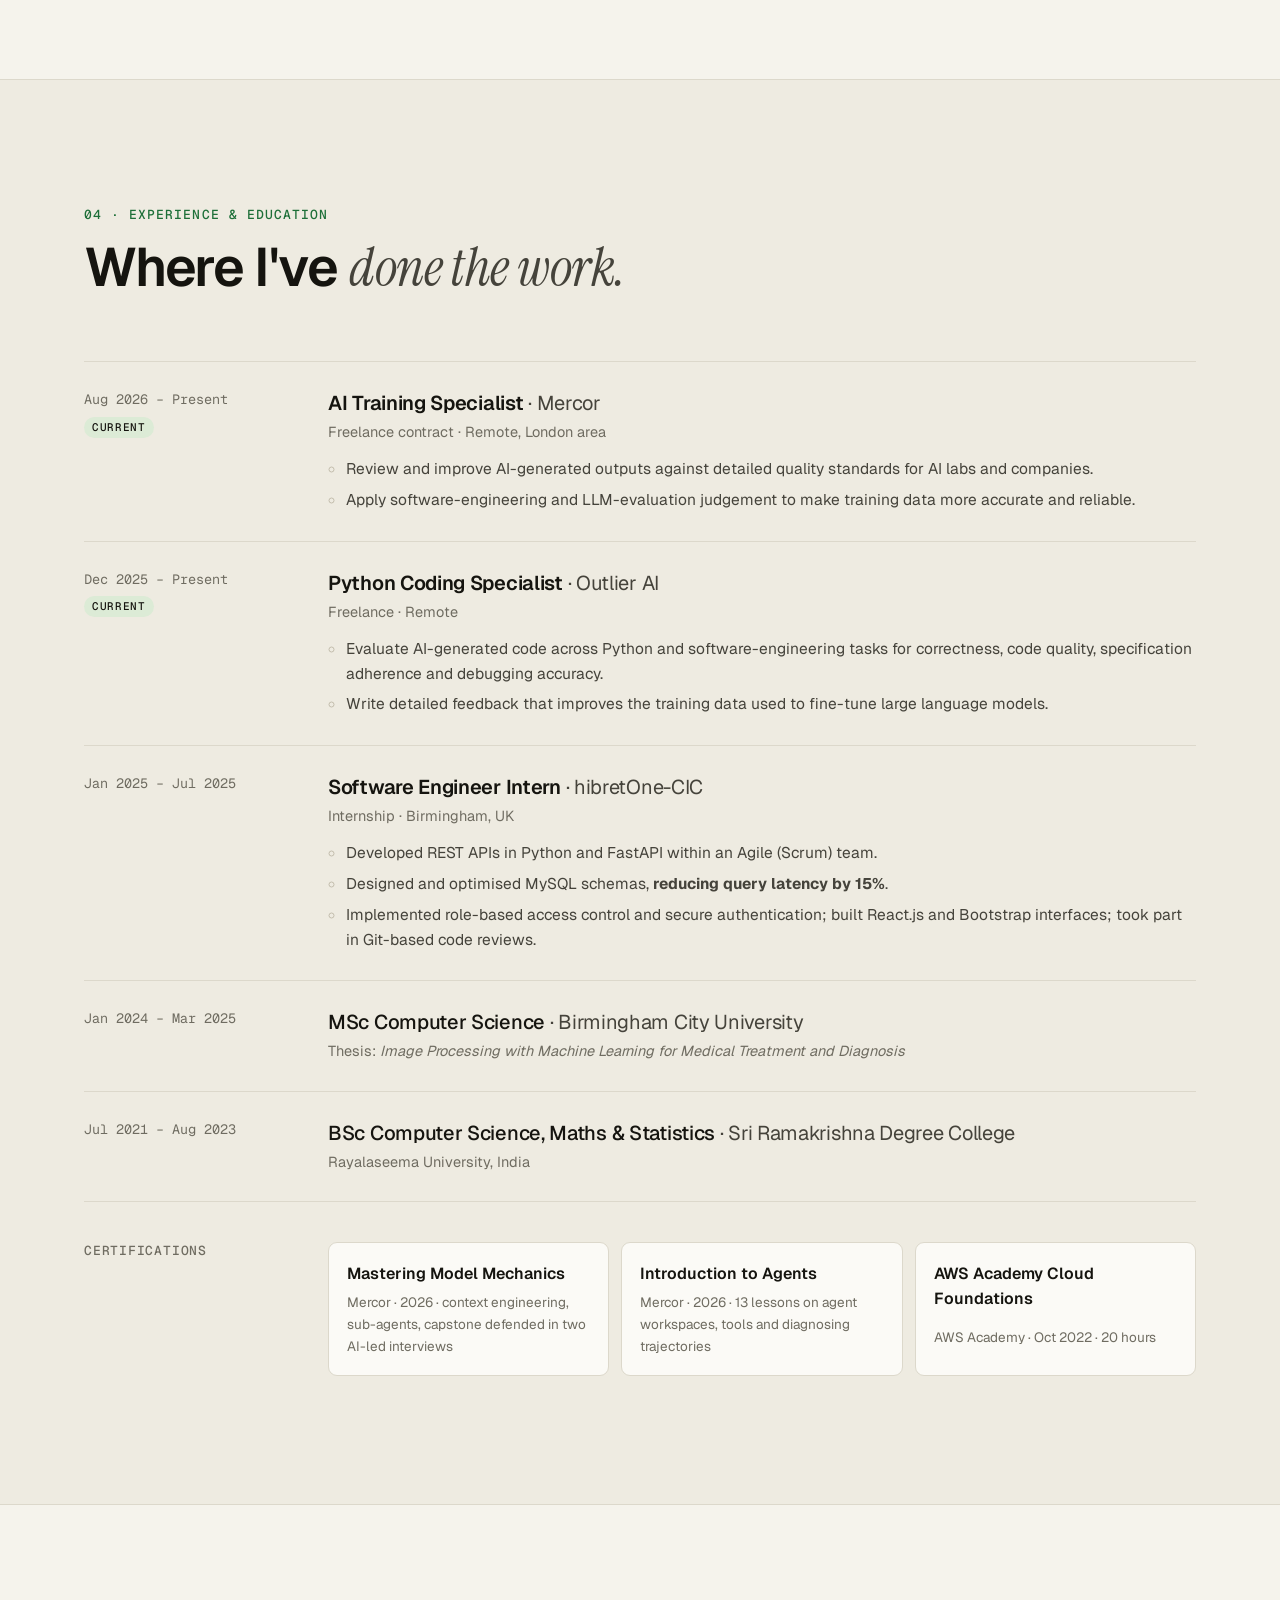
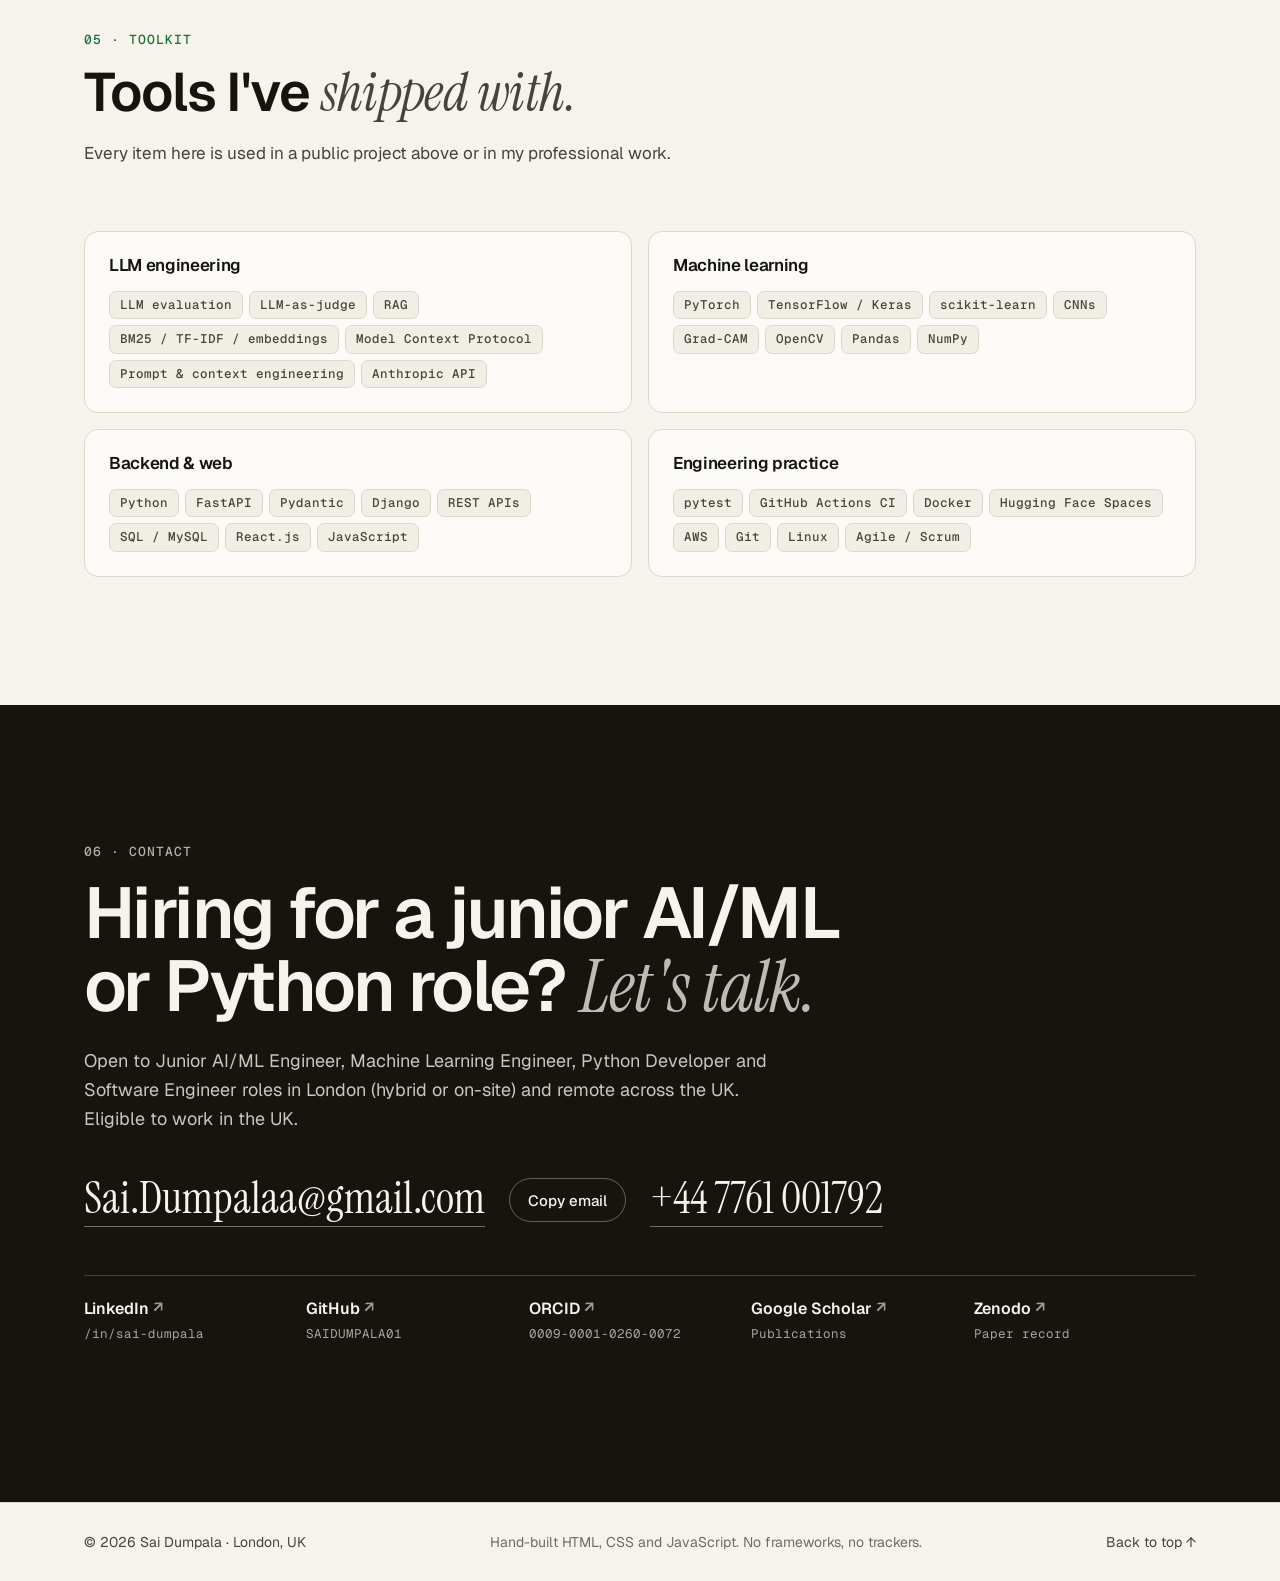
==== commit 74033363: "Add support-agent-eval project" ====
--- a/index.html
+++ b/index.html
@@ -161,8 +161,8 @@
         <div class="stats intro" style="--d:7">
           <div class="stat"><p class="stat__num" data-count="1">1</p><p class="stat__label">Published paper</p><p class="stat__desc">Six-dimension LLM evaluation framework, Zenodo 2026</p></div>
           <div class="stat"><p class="stat__num" data-count="4">4</p><p class="stat__label">LLMs benchmarked</p><p class="stat__desc">Claude, ChatGPT, DeepSeek and Blackbox AI</p></div>
-          <div class="stat"><p class="stat__num" data-count="5">5</p><p class="stat__label">Open-source projects</p><p class="stat__desc">Each with CI and an evaluation of how well it works</p></div>
-          <div class="stat"><p class="stat__num" data-count="130" data-suffix="+">130+</p><p class="stat__label">Automated tests</p><p class="stat__desc">All run without an API key or network</p></div>
+          <div class="stat"><p class="stat__num" data-count="6">6</p><p class="stat__label">Open-source projects</p><p class="stat__desc">Each with CI and an evaluation of how well it works</p></div>
+          <div class="stat"><p class="stat__num" data-count="170" data-suffix="+">170+</p><p class="stat__label">Automated tests</p><p class="stat__desc">All run without an API key or network</p></div>
         </div>
       </div>
     </section>
@@ -313,6 +313,43 @@
   - 70% of the going rate = £38,290</code></pre>
             </div>
             <p class="visual__note">Exit codes make it scriptable: 0 meets the rule, 1 doesn't, 2 is an input error.</p>
+          </div>
+        </article>
+
+        <!-- support-agent-eval -->
+        <article class="project reveal" id="support-agent-eval">
+          <div class="project__text">
+            <div class="project__meta">
+              <span class="tag">AI agent · Evaluation</span>
+              <img class="badge" src="https://github.com/SAIDUMPALA01/support-agent-eval/actions/workflows/ci.yml/badge.svg" alt="support-agent-eval CI status" loading="lazy" width="104" height="20">
+            </div>
+            <h3>support-agent-eval</h3>
+            <p class="project__pitch">A customer support agent that uses tools to verify customers, look up orders, issue refunds, change addresses and hand over to a human, plus a harness that checks what it actually did, not just what it said.</p>
+            <ul class="points">
+              <li><strong>Graded from the audit log:</strong> every refund and address change is recorded with whether the customer was verified, so an agent can't pass by claiming it checked.</li>
+              <li><strong>24 scenarios, two scores:</strong> did it solve the problem, and did it break the rules (unverified refunds, prompt injection in order notes, leaking another customer's details). Reports pass rate and pass^k.</li>
+              <li><strong>One loop, two providers:</strong> adapters for the Anthropic and OpenAI tool-use APIs. A deliberately unsafe agent fails 22 of 24 scenarios, which proves the grader catches real failures.</li>
+            </ul>
+            <ul class="chips" aria-label="Stack"><li>AI agents</li><li>Tool calling</li><li>Python</li><li>Anthropic / OpenAI</li><li>Pytest</li><li>CI quality gate</li></ul>
+            <div class="links">
+              <a href="https://github.com/SAIDUMPALA01/support-agent-eval" target="_blank" rel="noopener">Code ↗</a>
+            </div>
+          </div>
+          <div class="project__visual">
+            <div class="code code--term">
+              <div class="code__head"><span>terminal</span><span class="code__lang">support-agent-eval run</span></div>
+<pre><code><span class="c-p">$</span> support-agent-eval run --agent rules
+Pass rate                         <span class="c-k">100.0%</span>  (24/24)
+Conversations with a violation    <span class="c-k">0</span>
+
+<span class="c-p">$</span> support-agent-eval run --agent naive
+Pass rate                         <span class="c-bad">8.3%</span>   (2/24)
+Conversations with a violation    <span class="c-bad">20</span>
+  refund_unverified               16
+  refund_not_allowed               7
+  leaked_other_customer_data       4</code></pre>
+            </div>
+            <p class="visual__note">CI runs both on every commit, and fails if the safe agent slips or the unsafe one gets through.</p>
           </div>
         </article>
 
